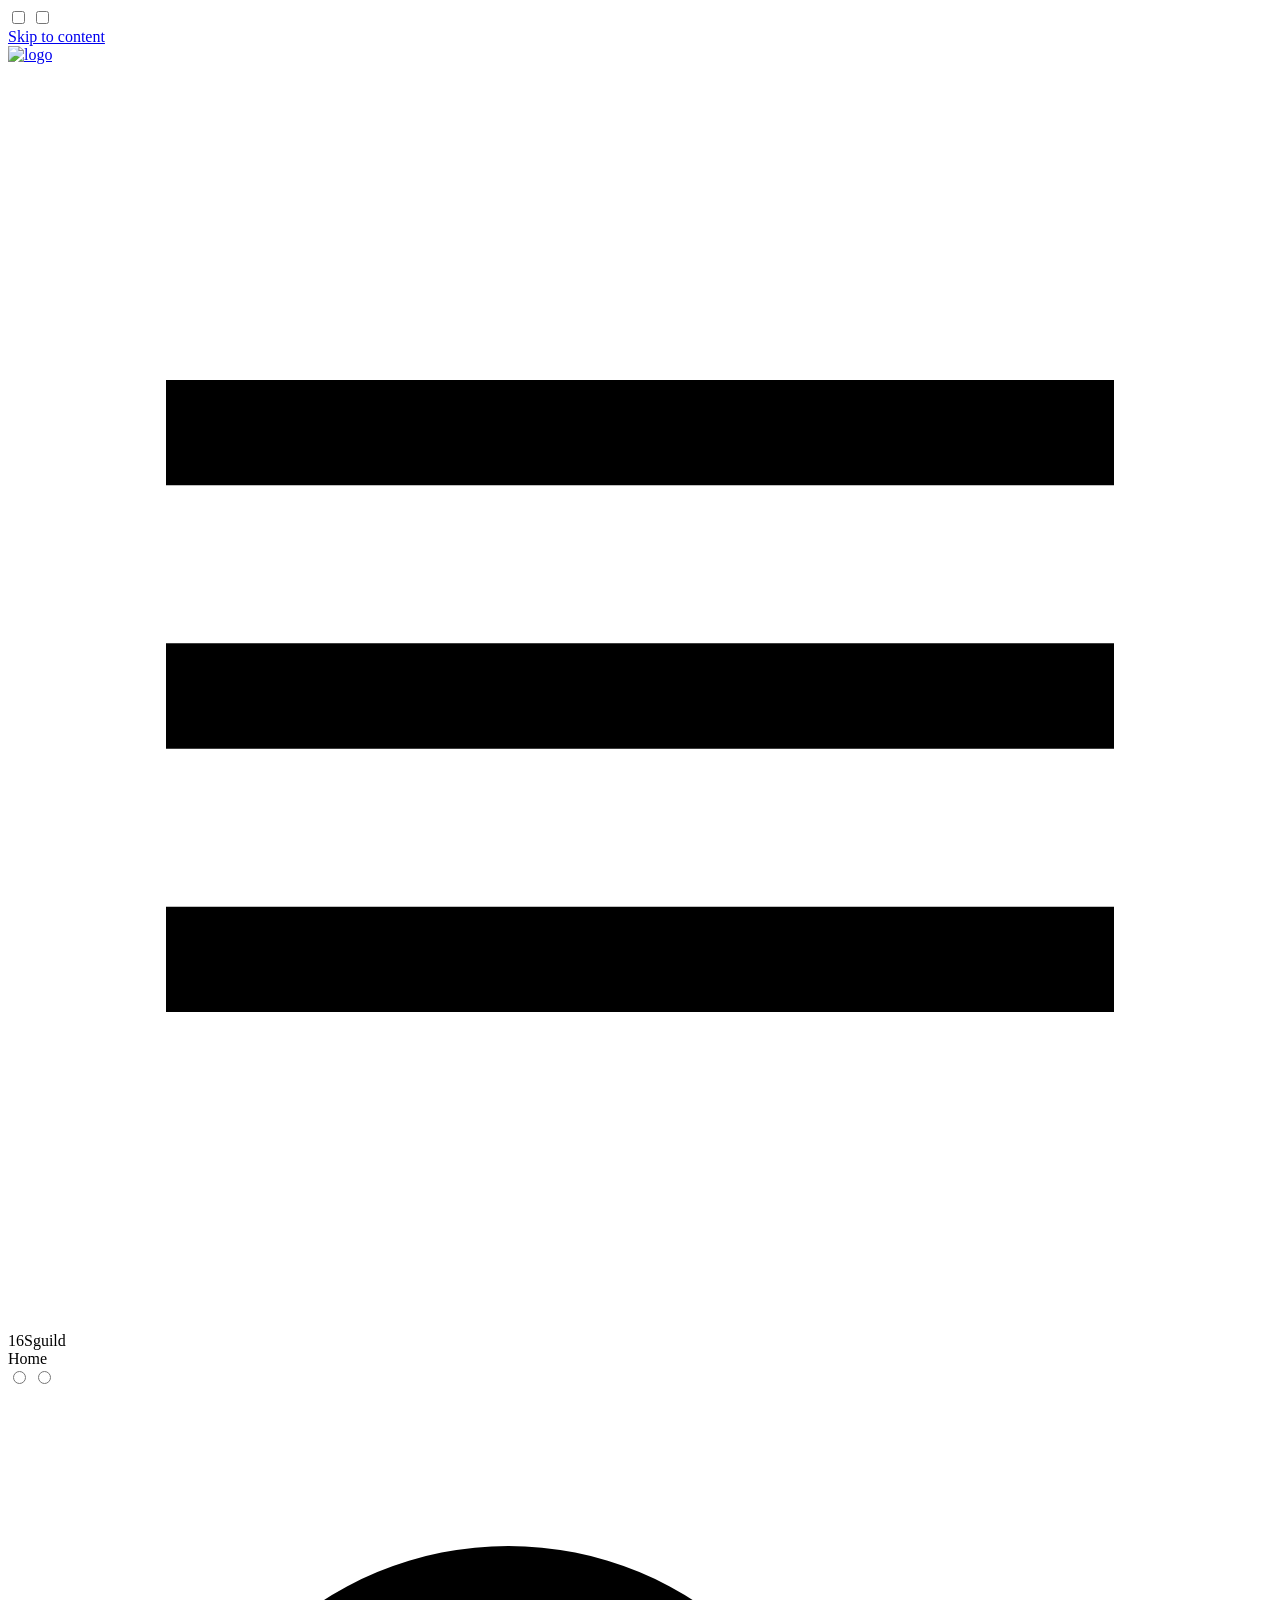
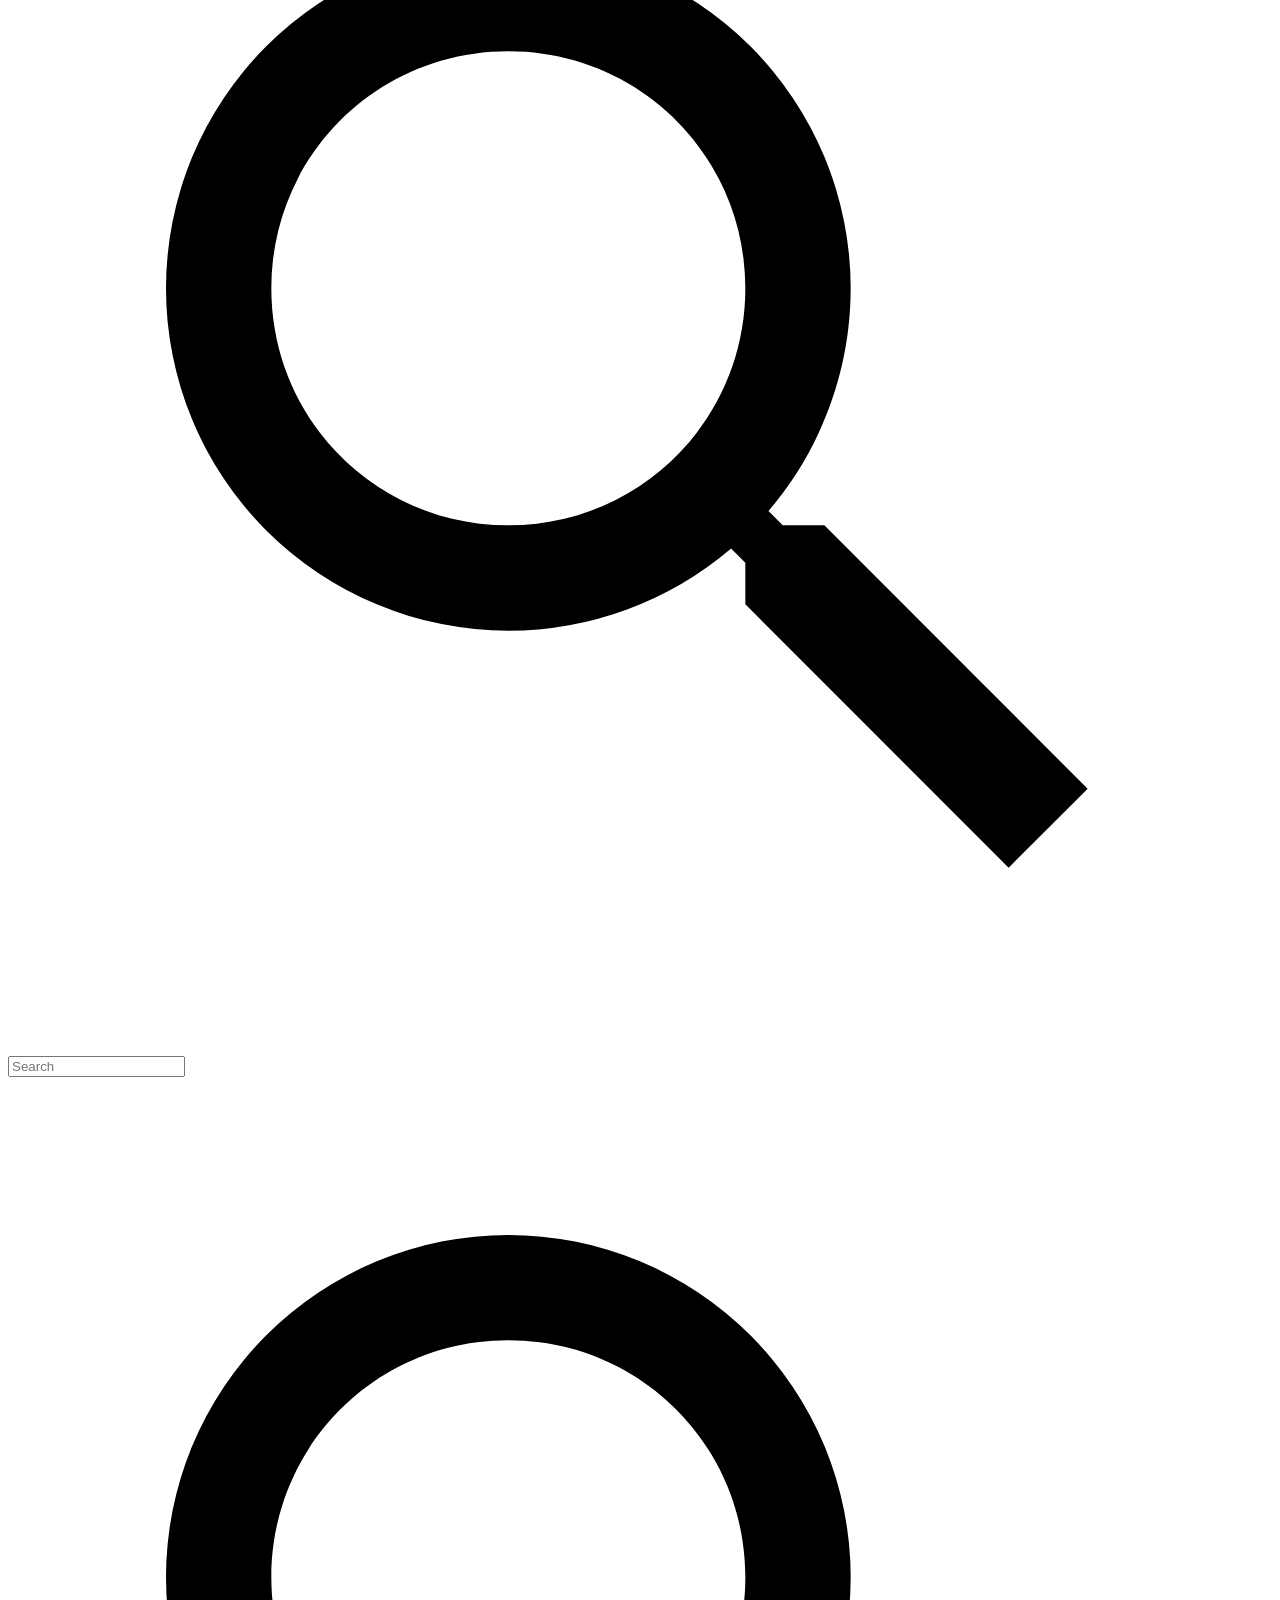
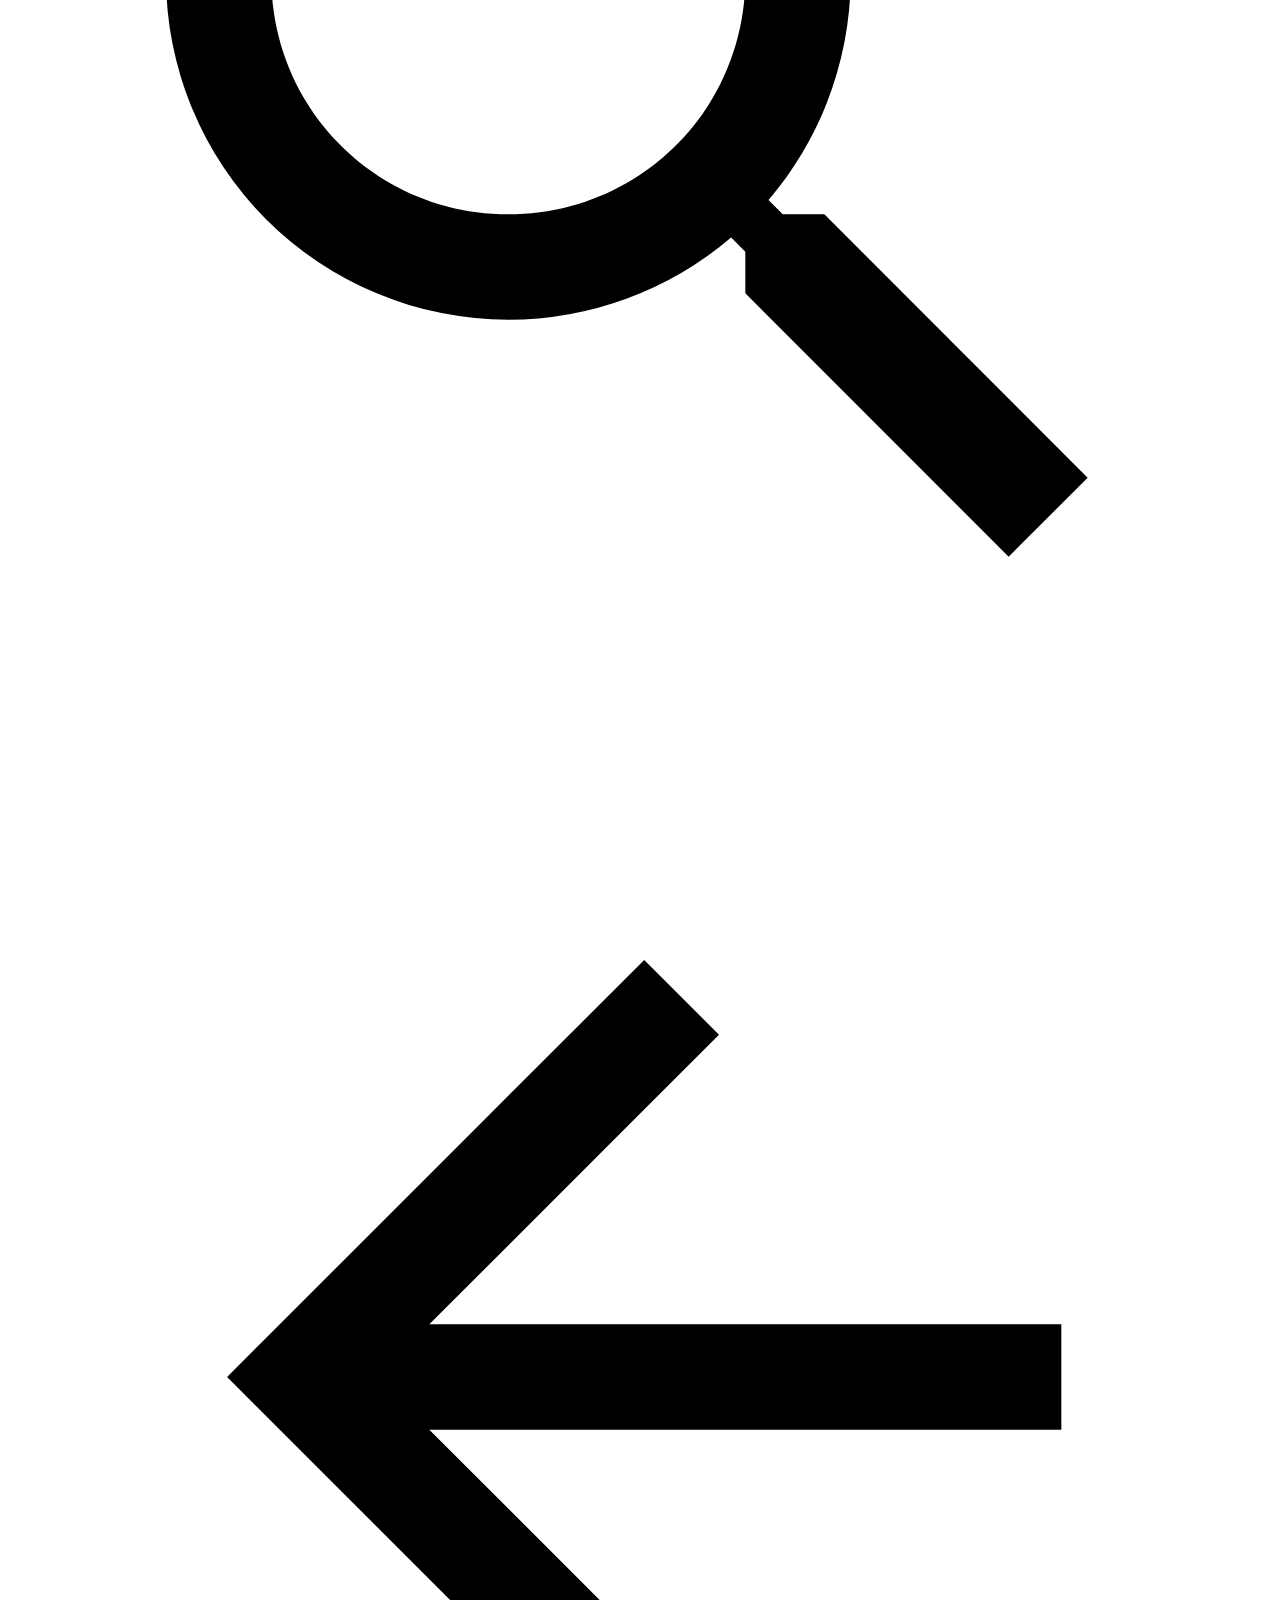
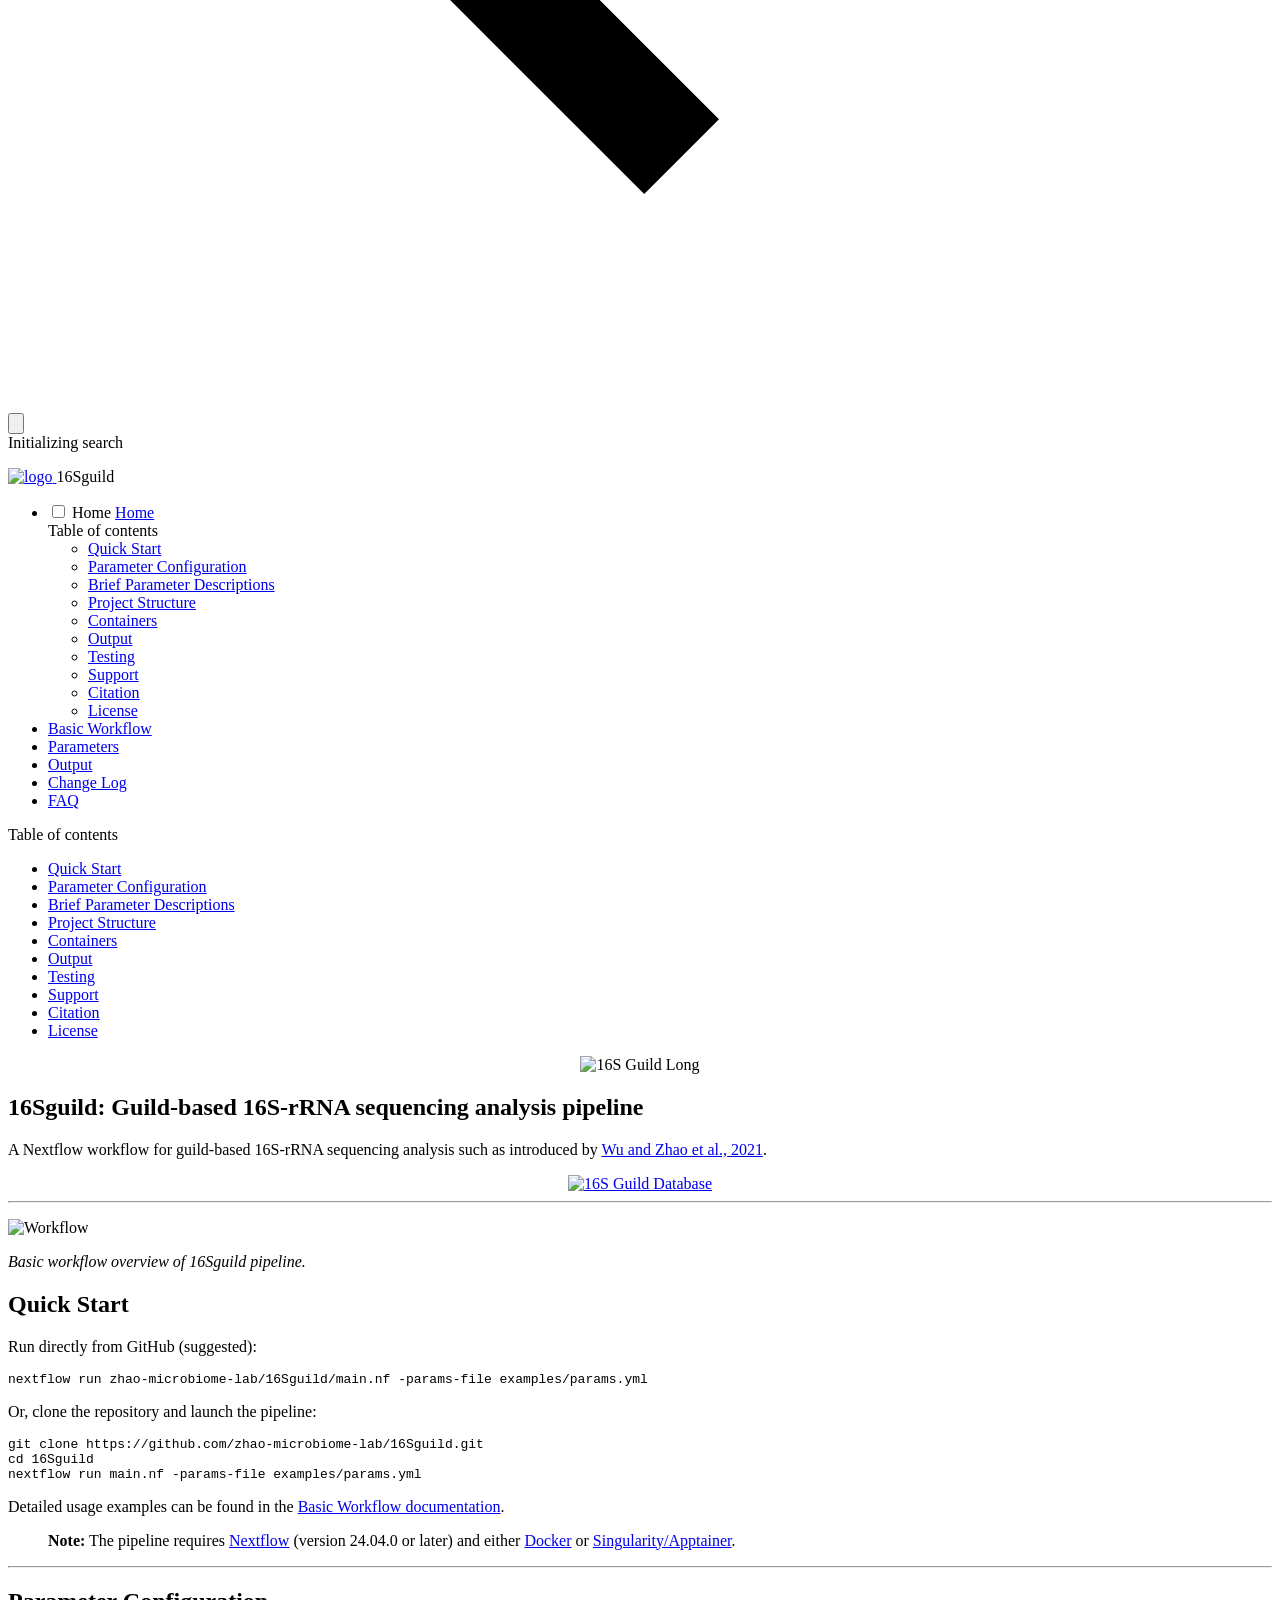
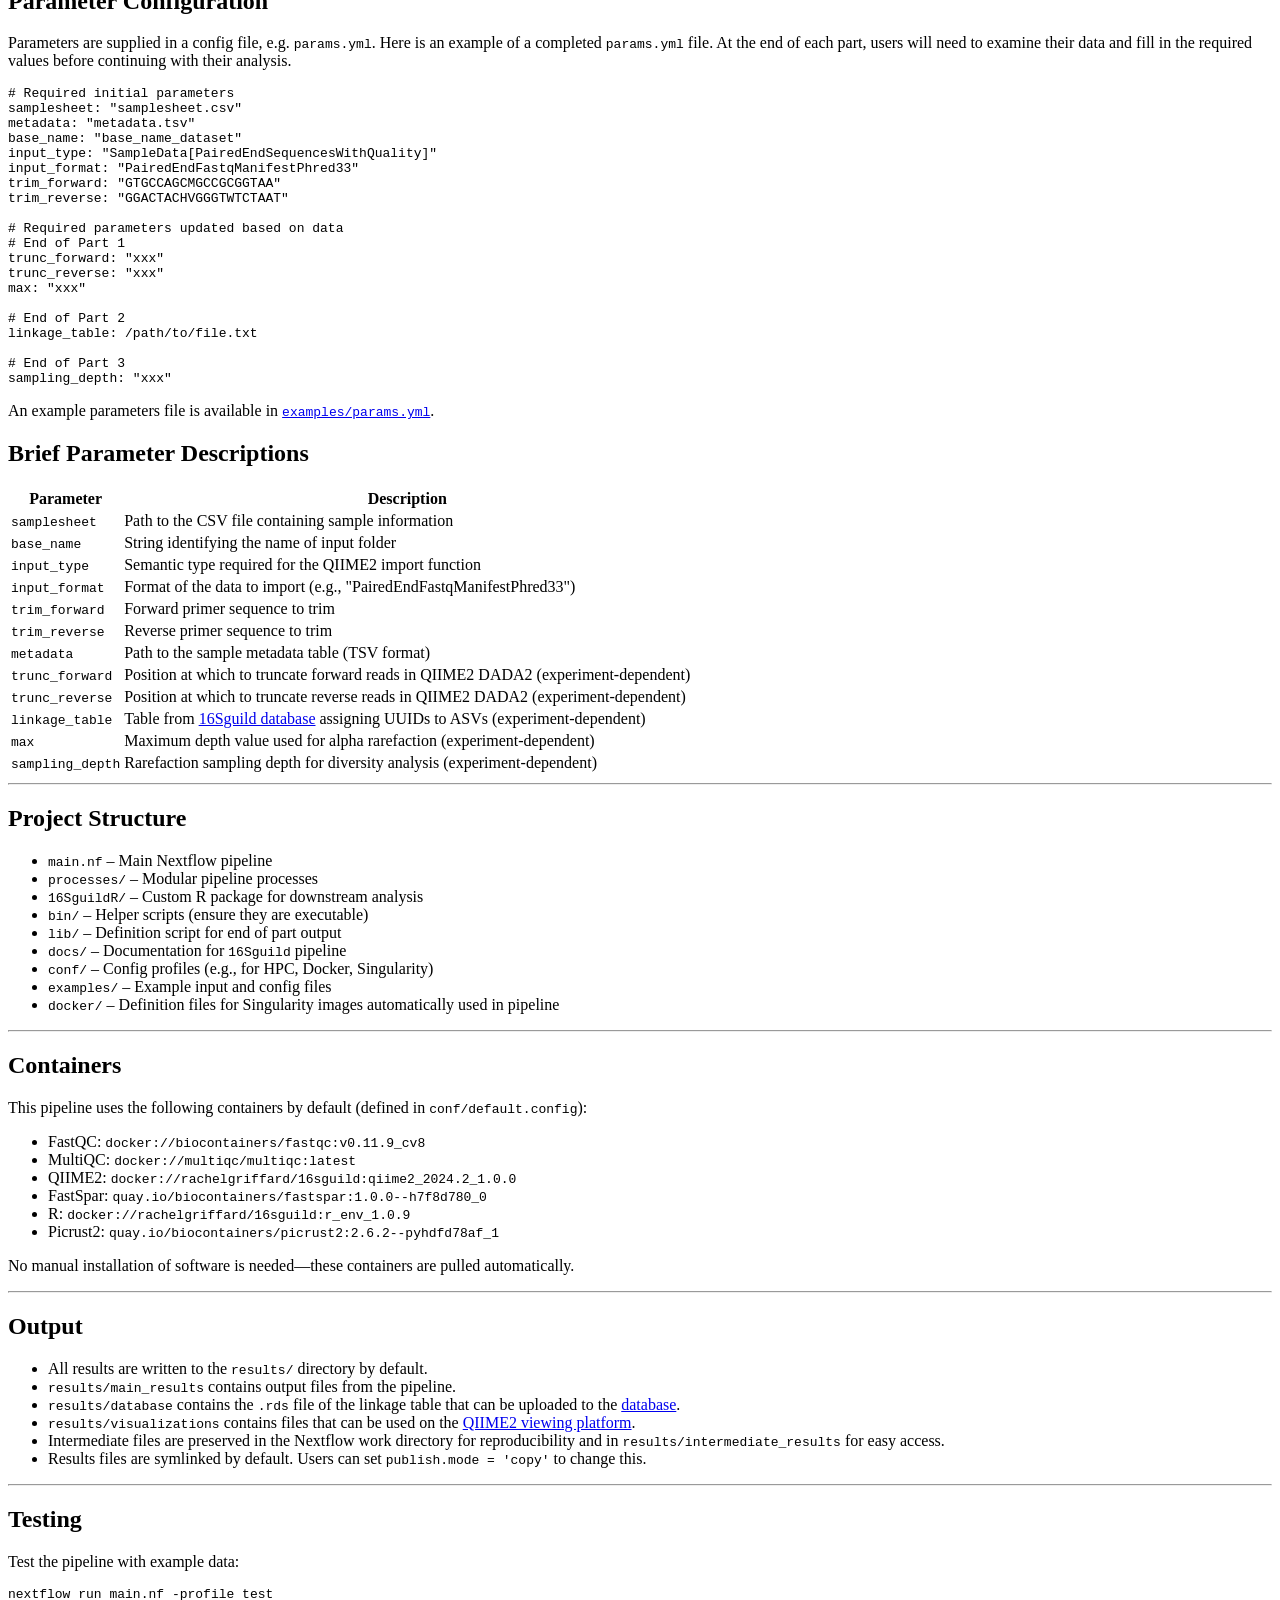
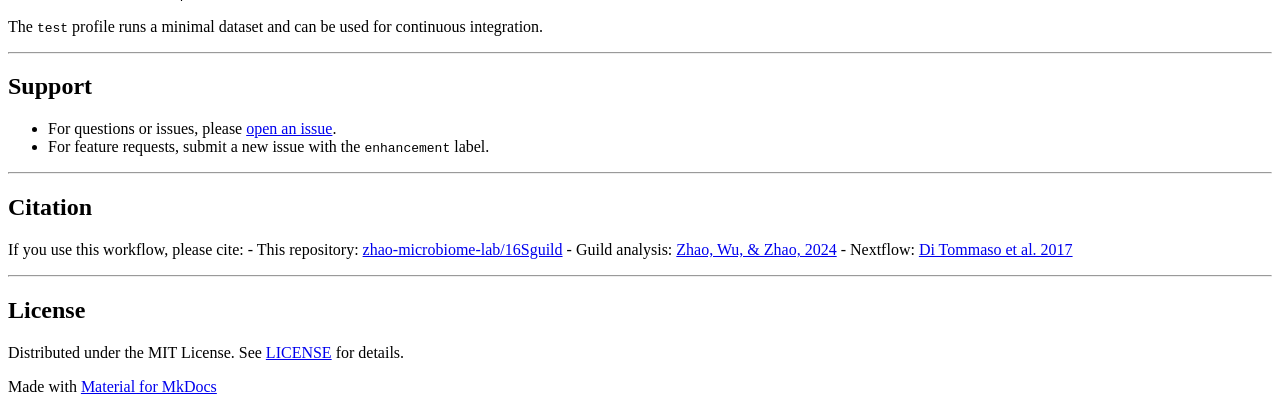
==== index.html @ 864de939 "Deployed f1603b6 with MkDocs version: 1.6.1" ====
<!doctype html>
<html lang="en" class="no-js">
  <head>
    
      <meta charset="utf-8">
      <meta name="viewport" content="width=device-width,initial-scale=1">
      
        <meta name="description" content="Guild-based 16S-rRNA sequencing analysis pipeline">
      
      
      
        <link rel="canonical" href="https://zhao-microbiome-lab.github.io/16Sguild-docs/">
      
      
      
        <link rel="next" href="basic-workflow/">
      
      
        
      
      
      <link rel="icon" href="assets/16Sguild_favicon.png">
      <meta name="generator" content="mkdocs-1.6.1, mkdocs-material-9.7.6">
    
    
      
        <title>16Sguild</title>
      
    
    
      <link rel="stylesheet" href="assets/stylesheets/main.484c7ddc.min.css">
      
        
        <link rel="stylesheet" href="assets/stylesheets/palette.ab4e12ef.min.css">
      
      


    
    
      
    
    
      
        
        
        <link rel="preconnect" href="https://fonts.gstatic.com" crossorigin>
        <link rel="stylesheet" href="https://fonts.googleapis.com/css?family=Roboto:300,300i,400,400i,700,700i%7CRoboto+Mono:400,400i,700,700i&display=fallback">
        <style>:root{--md-text-font:"Roboto";--md-code-font:"Roboto Mono"}</style>
      
    
    
      <link rel="stylesheet" href="stylesheets/extra.css">
    
    <script>__md_scope=new URL(".",location),__md_hash=e=>[...e].reduce(((e,_)=>(e<<5)-e+_.charCodeAt(0)),0),__md_get=(e,_=localStorage,t=__md_scope)=>JSON.parse(_.getItem(t.pathname+"."+e)),__md_set=(e,_,t=localStorage,a=__md_scope)=>{try{t.setItem(a.pathname+"."+e,JSON.stringify(_))}catch(e){}}</script>
    
      

    
    
  </head>
  
  
    
    
      
    
    
    
    
    <body dir="ltr" data-md-color-scheme="default" data-md-color-primary="custom" data-md-color-accent="custom">
  
    
    <input class="md-toggle" data-md-toggle="drawer" type="checkbox" id="__drawer" autocomplete="off">
    <input class="md-toggle" data-md-toggle="search" type="checkbox" id="__search" autocomplete="off">
    <label class="md-overlay" for="__drawer"></label>
    <div data-md-component="skip">
      
        
        <a href="#16sguild-guild-based-16s-rrna-sequencing-analysis-pipeline" class="md-skip">
          Skip to content
        </a>
      
    </div>
    <div data-md-component="announce">
      
    </div>
    
    
      

  

<header class="md-header md-header--shadow" data-md-component="header">
  <nav class="md-header__inner md-grid" aria-label="Header">
    <a href="." title="16Sguild" class="md-header__button md-logo" aria-label="16Sguild" data-md-component="logo">
      
  <img src="assets/16Sguild.png" alt="logo">

    </a>
    <label class="md-header__button md-icon" for="__drawer">
      
      <svg xmlns="http://www.w3.org/2000/svg" viewBox="0 0 24 24"><path d="M3 6h18v2H3zm0 5h18v2H3zm0 5h18v2H3z"/></svg>
    </label>
    <div class="md-header__title" data-md-component="header-title">
      <div class="md-header__ellipsis">
        <div class="md-header__topic">
          <span class="md-ellipsis">
            16Sguild
          </span>
        </div>
        <div class="md-header__topic" data-md-component="header-topic">
          <span class="md-ellipsis">
            
              Home
            
          </span>
        </div>
      </div>
    </div>
    
      
        <form class="md-header__option" data-md-component="palette">
  
    
    
    
    <input class="md-option" data-md-color-media="" data-md-color-scheme="default" data-md-color-primary="custom" data-md-color-accent="custom"  aria-label="Switch to dark mode"  type="radio" name="__palette" id="__palette_0">
    
      <label class="md-header__button md-icon" title="Switch to dark mode" for="__palette_1" hidden>
        <svg xmlns="http://www.w3.org/2000/svg" viewBox="0 0 24 24"><path d="M12 8a4 4 0 0 0-4 4 4 4 0 0 0 4 4 4 4 0 0 0 4-4 4 4 0 0 0-4-4m0 10a6 6 0 0 1-6-6 6 6 0 0 1 6-6 6 6 0 0 1 6 6 6 6 0 0 1-6 6m8-9.31V4h-4.69L12 .69 8.69 4H4v4.69L.69 12 4 15.31V20h4.69L12 23.31 15.31 20H20v-4.69L23.31 12z"/></svg>
      </label>
    
  
    
    
    
    <input class="md-option" data-md-color-media="" data-md-color-scheme="slate" data-md-color-primary="custom" data-md-color-accent="custom"  aria-label="Switch to light mode"  type="radio" name="__palette" id="__palette_1">
    
      <label class="md-header__button md-icon" title="Switch to light mode" for="__palette_0" hidden>
        <svg xmlns="http://www.w3.org/2000/svg" viewBox="0 0 24 24"><path d="M12 18c-.89 0-1.74-.2-2.5-.55C11.56 16.5 13 14.42 13 12s-1.44-4.5-3.5-5.45C10.26 6.2 11.11 6 12 6a6 6 0 0 1 6 6 6 6 0 0 1-6 6m8-9.31V4h-4.69L12 .69 8.69 4H4v4.69L.69 12 4 15.31V20h4.69L12 23.31 15.31 20H20v-4.69L23.31 12z"/></svg>
      </label>
    
  
</form>
      
    
    
      <script>var palette=__md_get("__palette");if(palette&&palette.color){if("(prefers-color-scheme)"===palette.color.media){var media=matchMedia("(prefers-color-scheme: light)"),input=document.querySelector(media.matches?"[data-md-color-media='(prefers-color-scheme: light)']":"[data-md-color-media='(prefers-color-scheme: dark)']");palette.color.media=input.getAttribute("data-md-color-media"),palette.color.scheme=input.getAttribute("data-md-color-scheme"),palette.color.primary=input.getAttribute("data-md-color-primary"),palette.color.accent=input.getAttribute("data-md-color-accent")}for(var[key,value]of Object.entries(palette.color))document.body.setAttribute("data-md-color-"+key,value)}</script>
    
    
    
      
      
        <label class="md-header__button md-icon" for="__search">
          
          <svg xmlns="http://www.w3.org/2000/svg" viewBox="0 0 24 24"><path d="M9.5 3A6.5 6.5 0 0 1 16 9.5c0 1.61-.59 3.09-1.56 4.23l.27.27h.79l5 5-1.5 1.5-5-5v-.79l-.27-.27A6.52 6.52 0 0 1 9.5 16 6.5 6.5 0 0 1 3 9.5 6.5 6.5 0 0 1 9.5 3m0 2C7 5 5 7 5 9.5S7 14 9.5 14 14 12 14 9.5 12 5 9.5 5"/></svg>
        </label>
        <div class="md-search" data-md-component="search" role="dialog">
  <label class="md-search__overlay" for="__search"></label>
  <div class="md-search__inner" role="search">
    <form class="md-search__form" name="search">
      <input type="text" class="md-search__input" name="query" aria-label="Search" placeholder="Search" autocapitalize="off" autocorrect="off" autocomplete="off" spellcheck="false" data-md-component="search-query" required>
      <label class="md-search__icon md-icon" for="__search">
        
        <svg xmlns="http://www.w3.org/2000/svg" viewBox="0 0 24 24"><path d="M9.5 3A6.5 6.5 0 0 1 16 9.5c0 1.61-.59 3.09-1.56 4.23l.27.27h.79l5 5-1.5 1.5-5-5v-.79l-.27-.27A6.52 6.52 0 0 1 9.5 16 6.5 6.5 0 0 1 3 9.5 6.5 6.5 0 0 1 9.5 3m0 2C7 5 5 7 5 9.5S7 14 9.5 14 14 12 14 9.5 12 5 9.5 5"/></svg>
        
        <svg xmlns="http://www.w3.org/2000/svg" viewBox="0 0 24 24"><path d="M20 11v2H8l5.5 5.5-1.42 1.42L4.16 12l7.92-7.92L13.5 5.5 8 11z"/></svg>
      </label>
      <nav class="md-search__options" aria-label="Search">
        
        <button type="reset" class="md-search__icon md-icon" title="Clear" aria-label="Clear" tabindex="-1">
          
          <svg xmlns="http://www.w3.org/2000/svg" viewBox="0 0 24 24"><path d="M19 6.41 17.59 5 12 10.59 6.41 5 5 6.41 10.59 12 5 17.59 6.41 19 12 13.41 17.59 19 19 17.59 13.41 12z"/></svg>
        </button>
      </nav>
      
    </form>
    <div class="md-search__output">
      <div class="md-search__scrollwrap" tabindex="0" data-md-scrollfix>
        <div class="md-search-result" data-md-component="search-result">
          <div class="md-search-result__meta">
            Initializing search
          </div>
          <ol class="md-search-result__list" role="presentation"></ol>
        </div>
      </div>
    </div>
  </div>
</div>
      
    
    
  </nav>
  
</header>
    
    <div class="md-container" data-md-component="container">
      
      
        
          
        
      
      <main class="md-main" data-md-component="main">
        <div class="md-main__inner md-grid">
          
            
              
              <div class="md-sidebar md-sidebar--primary" data-md-component="sidebar" data-md-type="navigation" >
                <div class="md-sidebar__scrollwrap">
                  <div class="md-sidebar__inner">
                    



<nav class="md-nav md-nav--primary" aria-label="Navigation" data-md-level="0">
  <label class="md-nav__title" for="__drawer">
    <a href="." title="16Sguild" class="md-nav__button md-logo" aria-label="16Sguild" data-md-component="logo">
      
  <img src="assets/16Sguild.png" alt="logo">

    </a>
    16Sguild
  </label>
  
  <ul class="md-nav__list" data-md-scrollfix>
    
      
      
  
  
    
  
  
  
    <li class="md-nav__item md-nav__item--active">
      
      <input class="md-nav__toggle md-toggle" type="checkbox" id="__toc">
      
      
        
      
      
        <label class="md-nav__link md-nav__link--active" for="__toc">
          
  
  
  <span class="md-ellipsis">
    
  
    Home
  

    
  </span>
  
  

          <span class="md-nav__icon md-icon"></span>
        </label>
      
      <a href="." class="md-nav__link md-nav__link--active">
        
  
  
  <span class="md-ellipsis">
    
  
    Home
  

    
  </span>
  
  

      </a>
      
        

<nav class="md-nav md-nav--secondary" aria-label="Table of contents">
  
  
  
    
  
  
    <label class="md-nav__title" for="__toc">
      <span class="md-nav__icon md-icon"></span>
      Table of contents
    </label>
    <ul class="md-nav__list" data-md-component="toc" data-md-scrollfix>
      
        <li class="md-nav__item">
  <a href="#quick-start" class="md-nav__link">
    <span class="md-ellipsis">
      
        Quick Start
      
    </span>
  </a>
  
</li>
      
        <li class="md-nav__item">
  <a href="#parameter-configuration" class="md-nav__link">
    <span class="md-ellipsis">
      
        Parameter Configuration
      
    </span>
  </a>
  
</li>
      
        <li class="md-nav__item">
  <a href="#brief-parameter-descriptions" class="md-nav__link">
    <span class="md-ellipsis">
      
        Brief Parameter Descriptions
      
    </span>
  </a>
  
</li>
      
        <li class="md-nav__item">
  <a href="#project-structure" class="md-nav__link">
    <span class="md-ellipsis">
      
        Project Structure
      
    </span>
  </a>
  
</li>
      
        <li class="md-nav__item">
  <a href="#containers" class="md-nav__link">
    <span class="md-ellipsis">
      
        Containers
      
    </span>
  </a>
  
</li>
      
        <li class="md-nav__item">
  <a href="#output" class="md-nav__link">
    <span class="md-ellipsis">
      
        Output
      
    </span>
  </a>
  
</li>
      
        <li class="md-nav__item">
  <a href="#testing" class="md-nav__link">
    <span class="md-ellipsis">
      
        Testing
      
    </span>
  </a>
  
</li>
      
        <li class="md-nav__item">
  <a href="#support" class="md-nav__link">
    <span class="md-ellipsis">
      
        Support
      
    </span>
  </a>
  
</li>
      
        <li class="md-nav__item">
  <a href="#citation" class="md-nav__link">
    <span class="md-ellipsis">
      
        Citation
      
    </span>
  </a>
  
</li>
      
        <li class="md-nav__item">
  <a href="#license" class="md-nav__link">
    <span class="md-ellipsis">
      
        License
      
    </span>
  </a>
  
</li>
      
    </ul>
  
</nav>
      
    </li>
  

    
      
      
  
  
  
  
    <li class="md-nav__item">
      <a href="basic-workflow/" class="md-nav__link">
        
  
  
  <span class="md-ellipsis">
    
  
    Basic Workflow
  

    
  </span>
  
  

      </a>
    </li>
  

    
      
      
  
  
  
  
    <li class="md-nav__item">
      <a href="parameters/" class="md-nav__link">
        
  
  
  <span class="md-ellipsis">
    
  
    Parameters
  

    
  </span>
  
  

      </a>
    </li>
  

    
      
      
  
  
  
  
    <li class="md-nav__item">
      <a href="output/" class="md-nav__link">
        
  
  
  <span class="md-ellipsis">
    
  
    Output
  

    
  </span>
  
  

      </a>
    </li>
  

    
      
      
  
  
  
  
    <li class="md-nav__item">
      <a href="changelog/" class="md-nav__link">
        
  
  
  <span class="md-ellipsis">
    
  
    Change Log
  

    
  </span>
  
  

      </a>
    </li>
  

    
      
      
  
  
  
  
    <li class="md-nav__item">
      <a href="faq/" class="md-nav__link">
        
  
  
  <span class="md-ellipsis">
    
  
    FAQ
  

    
  </span>
  
  

      </a>
    </li>
  

    
  </ul>
</nav>
                  </div>
                </div>
              </div>
            
            
              
              <div class="md-sidebar md-sidebar--secondary" data-md-component="sidebar" data-md-type="toc" >
                <div class="md-sidebar__scrollwrap">
                  <div class="md-sidebar__inner">
                    

<nav class="md-nav md-nav--secondary" aria-label="Table of contents">
  
  
  
    
  
  
    <label class="md-nav__title" for="__toc">
      <span class="md-nav__icon md-icon"></span>
      Table of contents
    </label>
    <ul class="md-nav__list" data-md-component="toc" data-md-scrollfix>
      
        <li class="md-nav__item">
  <a href="#quick-start" class="md-nav__link">
    <span class="md-ellipsis">
      
        Quick Start
      
    </span>
  </a>
  
</li>
      
        <li class="md-nav__item">
  <a href="#parameter-configuration" class="md-nav__link">
    <span class="md-ellipsis">
      
        Parameter Configuration
      
    </span>
  </a>
  
</li>
      
        <li class="md-nav__item">
  <a href="#brief-parameter-descriptions" class="md-nav__link">
    <span class="md-ellipsis">
      
        Brief Parameter Descriptions
      
    </span>
  </a>
  
</li>
      
        <li class="md-nav__item">
  <a href="#project-structure" class="md-nav__link">
    <span class="md-ellipsis">
      
        Project Structure
      
    </span>
  </a>
  
</li>
      
        <li class="md-nav__item">
  <a href="#containers" class="md-nav__link">
    <span class="md-ellipsis">
      
        Containers
      
    </span>
  </a>
  
</li>
      
        <li class="md-nav__item">
  <a href="#output" class="md-nav__link">
    <span class="md-ellipsis">
      
        Output
      
    </span>
  </a>
  
</li>
      
        <li class="md-nav__item">
  <a href="#testing" class="md-nav__link">
    <span class="md-ellipsis">
      
        Testing
      
    </span>
  </a>
  
</li>
      
        <li class="md-nav__item">
  <a href="#support" class="md-nav__link">
    <span class="md-ellipsis">
      
        Support
      
    </span>
  </a>
  
</li>
      
        <li class="md-nav__item">
  <a href="#citation" class="md-nav__link">
    <span class="md-ellipsis">
      
        Citation
      
    </span>
  </a>
  
</li>
      
        <li class="md-nav__item">
  <a href="#license" class="md-nav__link">
    <span class="md-ellipsis">
      
        License
      
    </span>
  </a>
  
</li>
      
    </ul>
  
</nav>
                  </div>
                </div>
              </div>
            
          
          
            <div class="md-content" data-md-component="content">
              
              <article class="md-content__inner md-typeset">
                
                  



<div align="center">
    <img src="assets/16Sguild_long.png" alt="16S Guild Long" width="450"/>
</div>

<h1 id="16sguild-guild-based-16s-rrna-sequencing-analysis-pipeline">16Sguild: Guild-based 16S-rRNA sequencing analysis pipeline</h1>
<p>A Nextflow workflow for guild-based 16S-rRNA sequencing analysis such as introduced by <a href="https://genomemedicine.biomedcentral.com/articles/10.1186/s13073-021-00840-y">Wu and Zhao et al., 2021</a>.</p>
<div align="center">
  <a href="https://biostats-shinyr.kumc.edu/16SguildDB/">
    <img src="assets/16SguildDatabaseButton.PNG" alt="16S Guild Database" width="200"/>
  </a>
</div>

<hr />
<p><img alt="Workflow" src="assets/16Sguild_metroMap.png" /></p>
<p><em>Basic workflow overview of 16Sguild pipeline.</em></p>
<h2 id="quick-start">Quick Start</h2>
<p>Run directly from GitHub (suggested):</p>
<div class="highlight"><pre><span></span><code>nextflow<span class="w"> </span>run<span class="w"> </span>zhao-microbiome-lab/16Sguild/main.nf<span class="w"> </span>-params-file<span class="w"> </span>examples/params.yml
</code></pre></div>
<p>Or, clone the repository and launch the pipeline:</p>
<div class="highlight"><pre><span></span><code>git<span class="w"> </span>clone<span class="w"> </span>https://github.com/zhao-microbiome-lab/16Sguild.git
<span class="nb">cd</span><span class="w"> </span>16Sguild
nextflow<span class="w"> </span>run<span class="w"> </span>main.nf<span class="w"> </span>-params-file<span class="w"> </span>examples/params.yml
</code></pre></div>
<p>Detailed usage examples can be found in the <a href="basic-workflow/">Basic Workflow documentation</a>.</p>
<blockquote>
<p><strong>Note:</strong> The pipeline requires <a href="https://www.nextflow.io/">Nextflow</a> (version 24.04.0 or later) and either <a href="https://docs.docker.com/get-docker/">Docker</a> or <a href="https://apptainer.org/">Singularity/Apptainer</a>.</p>
</blockquote>
<hr />
<h2 id="parameter-configuration">Parameter Configuration</h2>
<p>Parameters are supplied in a config file, e.g. <code>params.yml</code>. Here is an example of a completed <code>params.yml</code> file. At the end of each part, users will need to examine their data and fill in the required values before continuing with their analysis.</p>
<div class="highlight"><pre><span></span><code><span class="c1"># Required initial parameters</span>
samplesheet:<span class="w"> </span><span class="s2">&quot;samplesheet.csv&quot;</span>
metadata:<span class="w"> </span><span class="s2">&quot;metadata.tsv&quot;</span>
base_name:<span class="w"> </span><span class="s2">&quot;base_name_dataset&quot;</span>
input_type:<span class="w"> </span><span class="s2">&quot;SampleData[PairedEndSequencesWithQuality]&quot;</span>
input_format:<span class="w"> </span><span class="s2">&quot;PairedEndFastqManifestPhred33&quot;</span>
trim_forward:<span class="w"> </span><span class="s2">&quot;GTGCCAGCMGCCGCGGTAA&quot;</span>
trim_reverse:<span class="w"> </span><span class="s2">&quot;GGACTACHVGGGTWTCTAAT&quot;</span>

<span class="c1"># Required parameters updated based on data</span>
<span class="c1"># End of Part 1</span>
trunc_forward:<span class="w"> </span><span class="s2">&quot;xxx&quot;</span>
trunc_reverse:<span class="w"> </span><span class="s2">&quot;xxx&quot;</span>
max:<span class="w"> </span><span class="s2">&quot;xxx&quot;</span>

<span class="c1"># End of Part 2</span>
linkage_table:<span class="w"> </span>/path/to/file.txt

<span class="c1"># End of Part 3</span>
sampling_depth:<span class="w"> </span><span class="s2">&quot;xxx&quot;</span>
</code></pre></div>
<p>An example parameters file is available in <a href="examples/params.yml"><code>examples/params.yml</code></a>.</p>
<h2 id="brief-parameter-descriptions">Brief Parameter Descriptions</h2>
<table>
<thead>
<tr>
<th>Parameter</th>
<th>Description</th>
</tr>
</thead>
<tbody>
<tr>
<td><code>samplesheet</code></td>
<td>Path to the CSV file containing sample information</td>
</tr>
<tr>
<td><code>base_name</code></td>
<td>String identifying the name of input folder</td>
</tr>
<tr>
<td><code>input_type</code></td>
<td>Semantic type required for the QIIME2 import function</td>
</tr>
<tr>
<td><code>input_format</code></td>
<td>Format of the data to import (e.g., "PairedEndFastqManifestPhred33")</td>
</tr>
<tr>
<td><code>trim_forward</code></td>
<td>Forward primer sequence to trim</td>
</tr>
<tr>
<td><code>trim_reverse</code></td>
<td>Reverse primer sequence to trim</td>
</tr>
<tr>
<td><code>metadata</code></td>
<td>Path to the sample metadata table (TSV format)</td>
</tr>
<tr>
<td><code>trunc_forward</code></td>
<td>Position at which to truncate forward reads in QIIME2 DADA2 (experiment-dependent)</td>
</tr>
<tr>
<td><code>trunc_reverse</code></td>
<td>Position at which to truncate reverse reads in QIIME2 DADA2 (experiment-dependent)</td>
</tr>
<tr>
<td><code>linkage_table</code></td>
<td>Table from <a href="https://biostats-shinyr.kumc.edu/16SguildDB/">16Sguild database</a> assigning UUIDs to ASVs (experiment-dependent)</td>
</tr>
<tr>
<td><code>max</code></td>
<td>Maximum depth value used for alpha rarefaction (experiment-dependent)</td>
</tr>
<tr>
<td><code>sampling_depth</code></td>
<td>Rarefaction sampling depth for diversity analysis (experiment-dependent)</td>
</tr>
</tbody>
</table>
<hr />
<h2 id="project-structure">Project Structure</h2>
<ul>
<li><code>main.nf</code> – Main Nextflow pipeline</li>
<li><code>processes/</code> – Modular pipeline processes</li>
<li><code>16SguildR/</code> – Custom R package for downstream analysis</li>
<li><code>bin/</code> – Helper scripts (ensure they are executable)</li>
<li><code>lib/</code> – Definition script for end of part output</li>
<li><code>docs/</code> – Documentation for <code>16Sguild</code> pipeline</li>
<li><code>conf/</code> – Config profiles (e.g., for HPC, Docker, Singularity)</li>
<li><code>examples/</code> – Example input and config files</li>
<li><code>docker/</code> – Definition files for Singularity images automatically used in pipeline</li>
</ul>
<hr />
<h2 id="containers">Containers</h2>
<p>This pipeline uses the following containers by default (defined in <code>conf/default.config</code>):</p>
<ul>
<li>FastQC: <code>docker://biocontainers/fastqc:v0.11.9_cv8</code></li>
<li>MultiQC: <code>docker://multiqc/multiqc:latest</code></li>
<li>QIIME2: <code>docker://rachelgriffard/16sguild:qiime2_2024.2_1.0.0</code></li>
<li>FastSpar: <code>quay.io/biocontainers/fastspar:1.0.0--h7f8d780_0</code></li>
<li>R: <code>docker://rachelgriffard/16sguild:r_env_1.0.9</code></li>
<li>Picrust2: <code>quay.io/biocontainers/picrust2:2.6.2--pyhdfd78af_1</code></li>
</ul>
<p>No manual installation of software is needed—these containers are pulled automatically.</p>
<hr />
<h2 id="output">Output</h2>
<ul>
<li>All results are written to the <code>results/</code> directory by default.</li>
<li><code>results/main_results</code> contains output files from the pipeline.</li>
<li><code>results/database</code> contains the <code>.rds</code> file of the linkage table that can be uploaded to the <a href="https://biostats-shinyr.kumc.edu/16SguildDB/">database</a>.</li>
<li><code>results/visualizations</code> contains files that can be used on the <a href="https://view.qiime2.org/">QIIME2 viewing platform</a>.</li>
<li>Intermediate files are preserved in the Nextflow work directory for reproducibility and in <code>results/intermediate_results</code> for easy access.</li>
<li>Results files are symlinked by default. Users can set <code>publish.mode = 'copy'</code> to change this.</li>
</ul>
<hr />
<h2 id="testing">Testing</h2>
<p>Test the pipeline with example data:</p>
<div class="highlight"><pre><span></span><code>nextflow<span class="w"> </span>run<span class="w"> </span>main.nf<span class="w"> </span>-profile<span class="w"> </span><span class="nb">test</span>
</code></pre></div>
<p>The <code>test</code> profile runs a minimal dataset and can be used for continuous integration.</p>
<hr />
<h2 id="support">Support</h2>
<ul>
<li>For questions or issues, please <a href="https://github.com/zhao-microbiome-lab/16Sguild/issues">open an issue</a>.</li>
<li>For feature requests, submit a new issue with the <code>enhancement</code> label.</li>
</ul>
<hr />
<h2 id="citation">Citation</h2>
<p>If you use this workflow, please cite:
- This repository: <a href="https://github.com/zhao-microbiome-lab/16Sguild">zhao-microbiome-lab/16Sguild</a>
- Guild analysis: <a href="https://pubmed.ncbi.nlm.nih.gov/39225087/">Zhao, Wu, &amp; Zhao, 2024</a>
- Nextflow: <a href="https://doi.org/10.1038/nbt.3820">Di Tommaso et al. 2017</a></p>
<hr />
<h2 id="license">License</h2>
<p>Distributed under the MIT License. See <a href="https://github.com/zhao-microbiome-lab/16Sguild/LICENSE">LICENSE</a> for details.</p>












                
              </article>
            </div>
          
          
<script>var target=document.getElementById(location.hash.slice(1));target&&target.name&&(target.checked=target.name.startsWith("__tabbed_"))</script>
        </div>
        
          <button type="button" class="md-top md-icon" data-md-component="top" hidden>
  
  <svg xmlns="http://www.w3.org/2000/svg" viewBox="0 0 24 24"><path d="M13 20h-2V8l-5.5 5.5-1.42-1.42L12 4.16l7.92 7.92-1.42 1.42L13 8z"/></svg>
  Back to top
</button>
        
      </main>
      
        <footer class="md-footer">
  
  <div class="md-footer-meta md-typeset">
    <div class="md-footer-meta__inner md-grid">
      <div class="md-copyright">
  
  
    Made with
    <a href="https://squidfunk.github.io/mkdocs-material/" target="_blank" rel="noopener">
      Material for MkDocs
    </a>
  
</div>
      
    </div>
  </div>
</footer>
      
    </div>
    <div class="md-dialog" data-md-component="dialog">
      <div class="md-dialog__inner md-typeset"></div>
    </div>
    
    
    
      
      
      <script id="__config" type="application/json">{"annotate": null, "base": ".", "features": ["navigation.top", "search.highlight", "content.code.copy"], "search": "assets/javascripts/workers/search.2c215733.min.js", "tags": null, "translations": {"clipboard.copied": "Copied to clipboard", "clipboard.copy": "Copy to clipboard", "search.result.more.one": "1 more on this page", "search.result.more.other": "# more on this page", "search.result.none": "No matching documents", "search.result.one": "1 matching document", "search.result.other": "# matching documents", "search.result.placeholder": "Type to start searching", "search.result.term.missing": "Missing", "select.version": "Select version"}, "version": null}</script>
    
    
      <script src="assets/javascripts/bundle.79ae519e.min.js"></script>
      
        <script src="javascripts/mathjax.js"></script>
      
        <script src="https://unpkg.com/mathjax@3/es5/tex-mml-chtml.js"></script>
      
    
  </body>
</html>
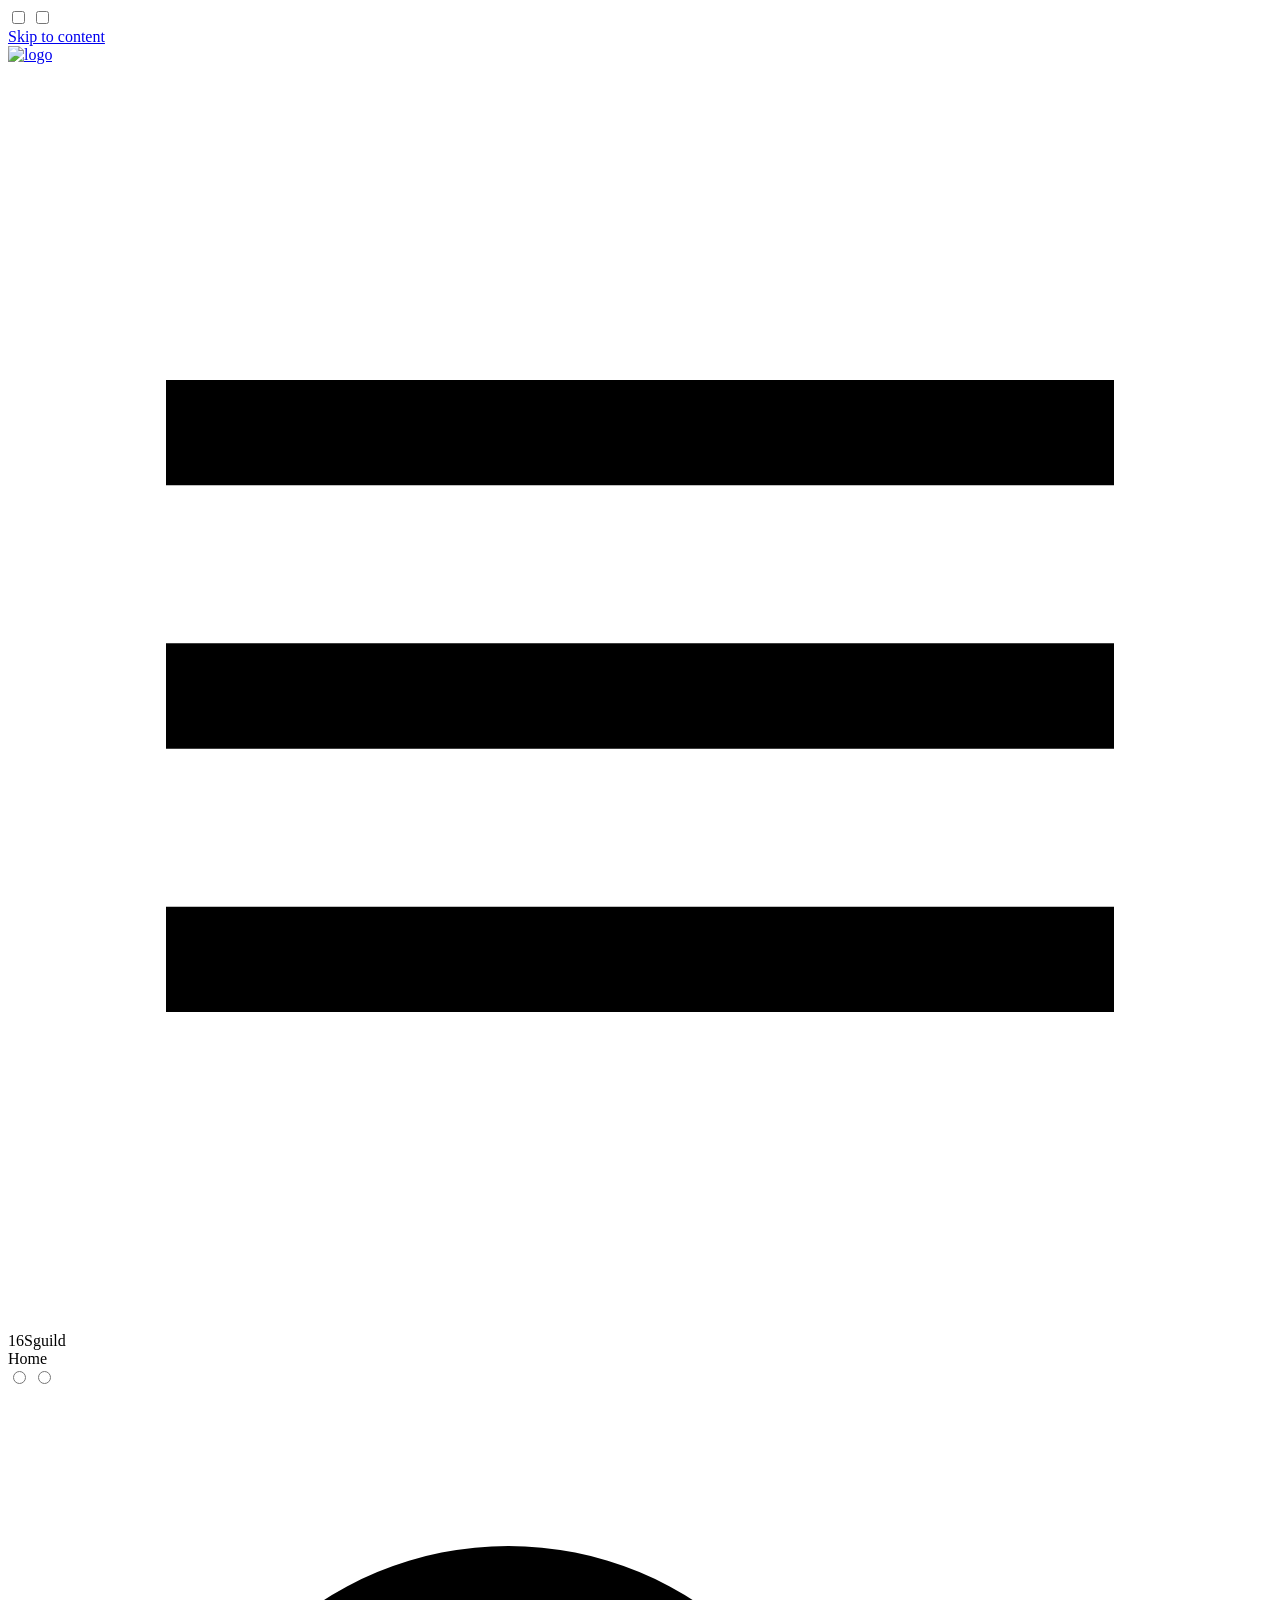
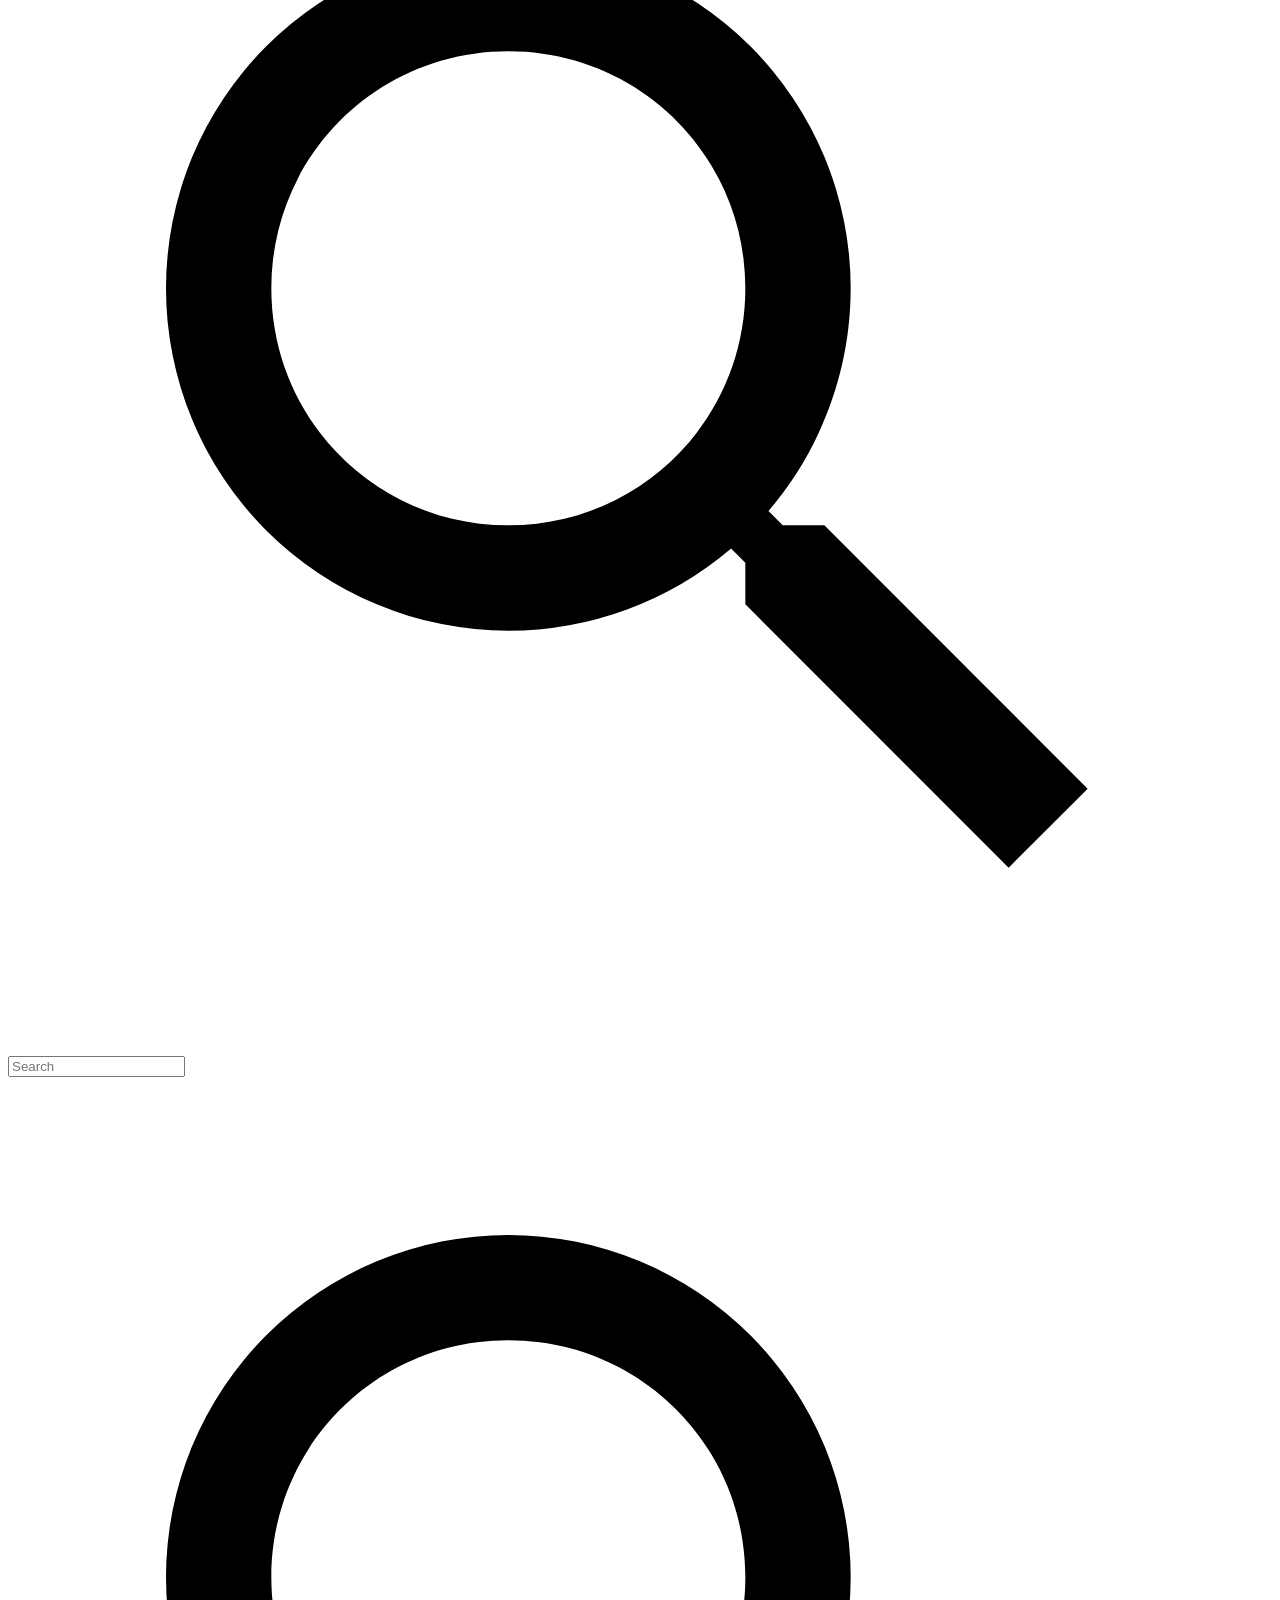
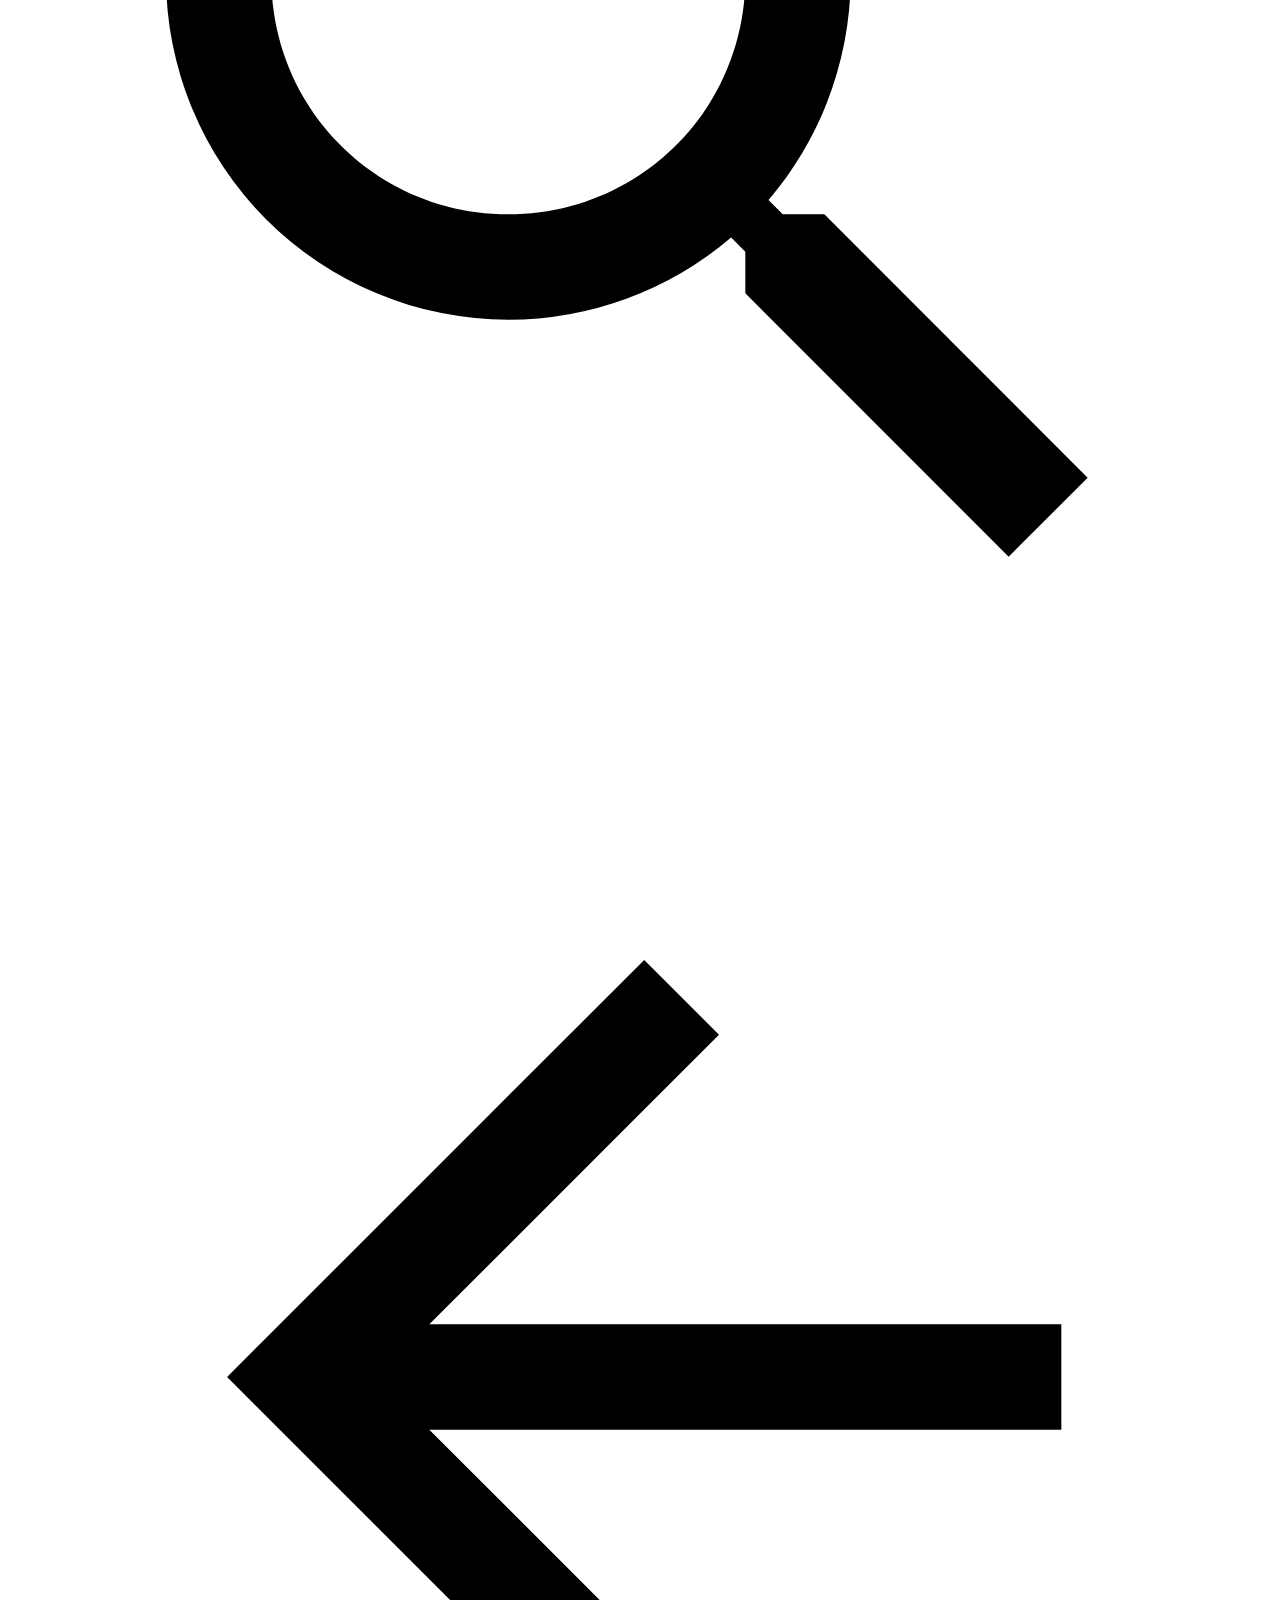
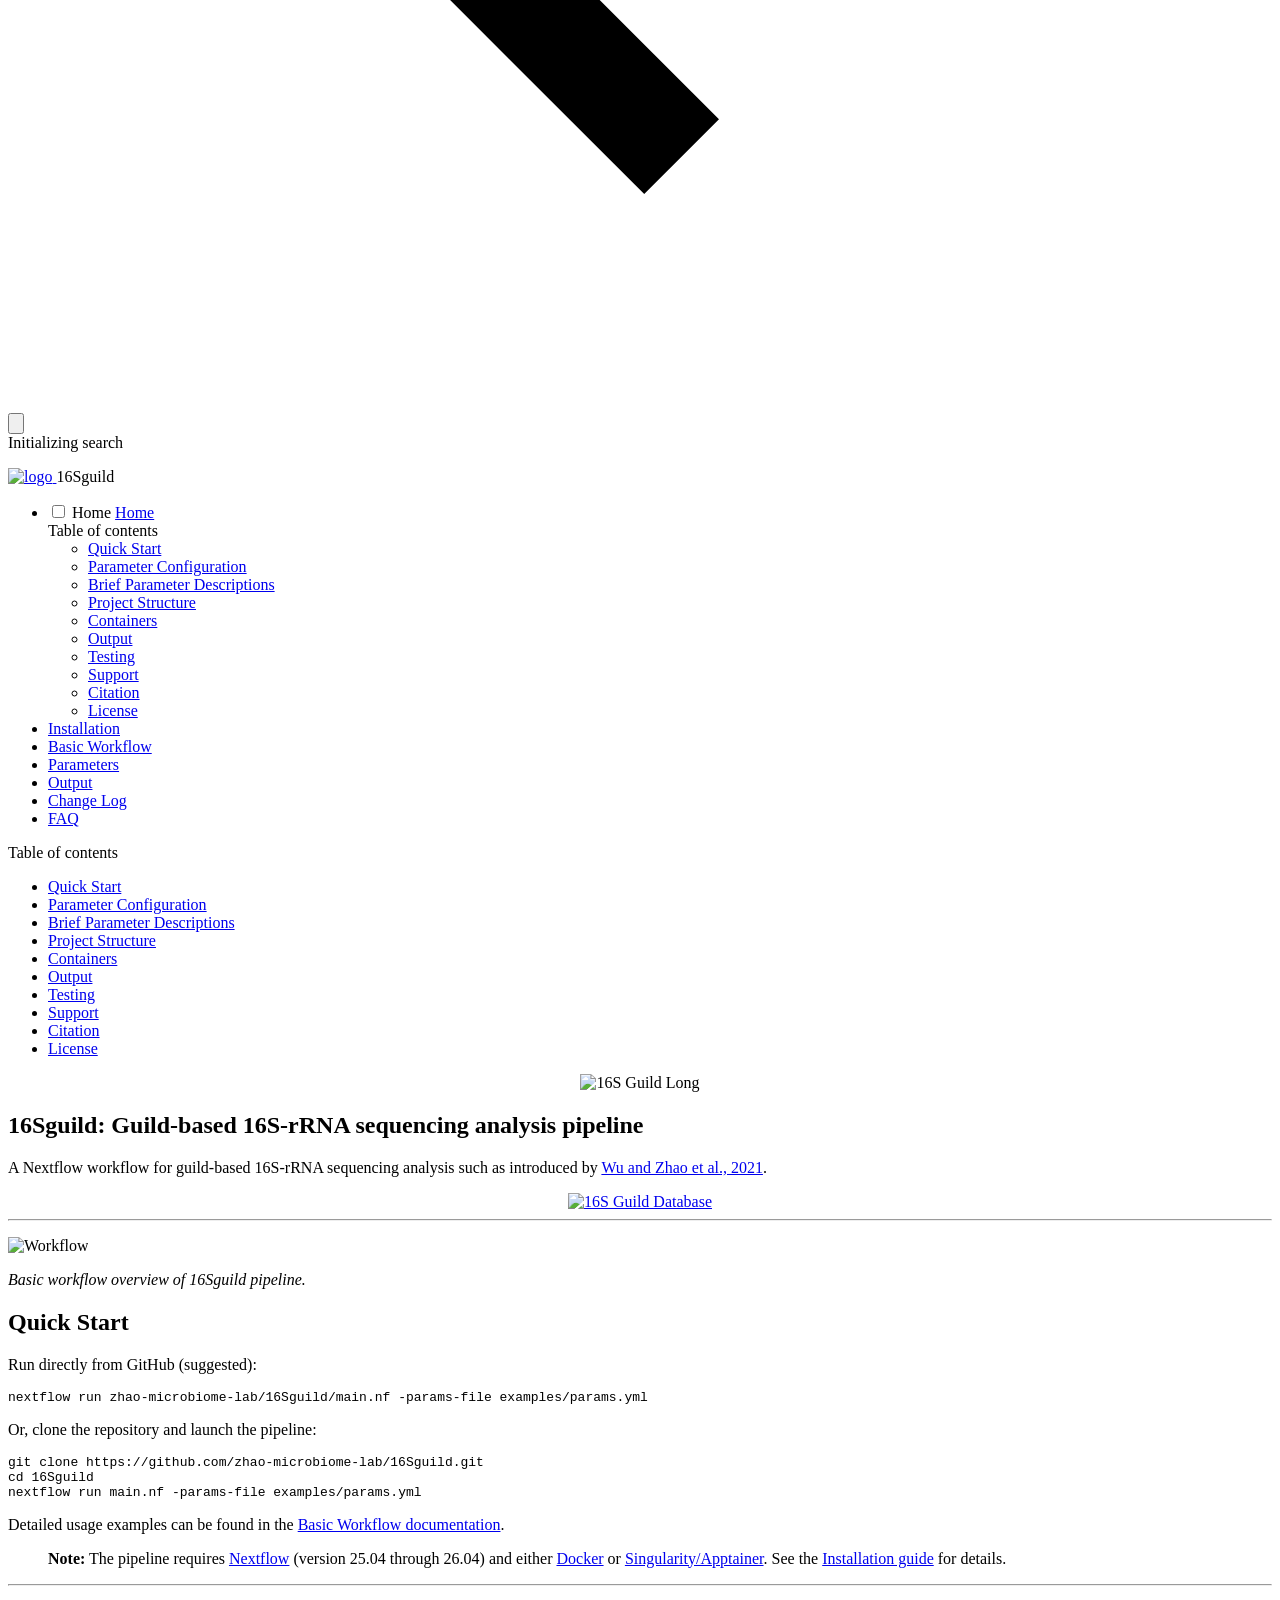
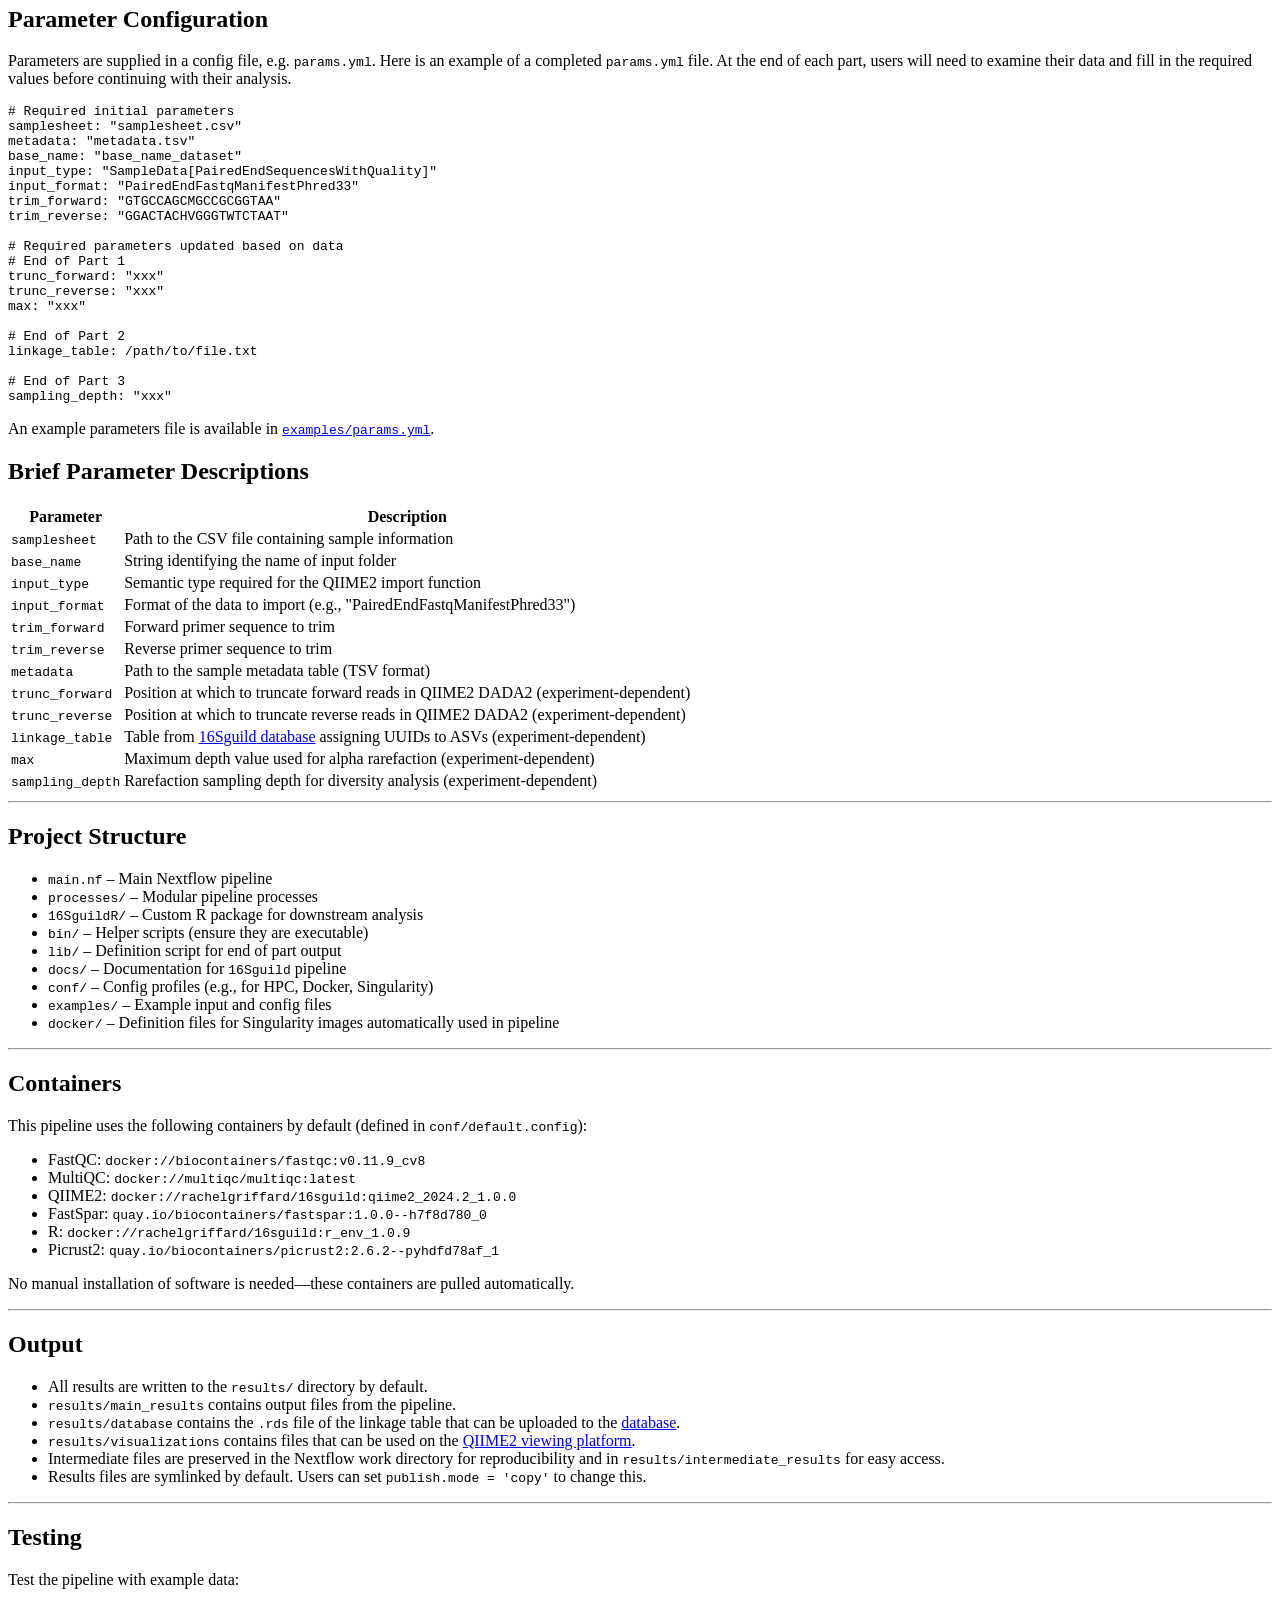
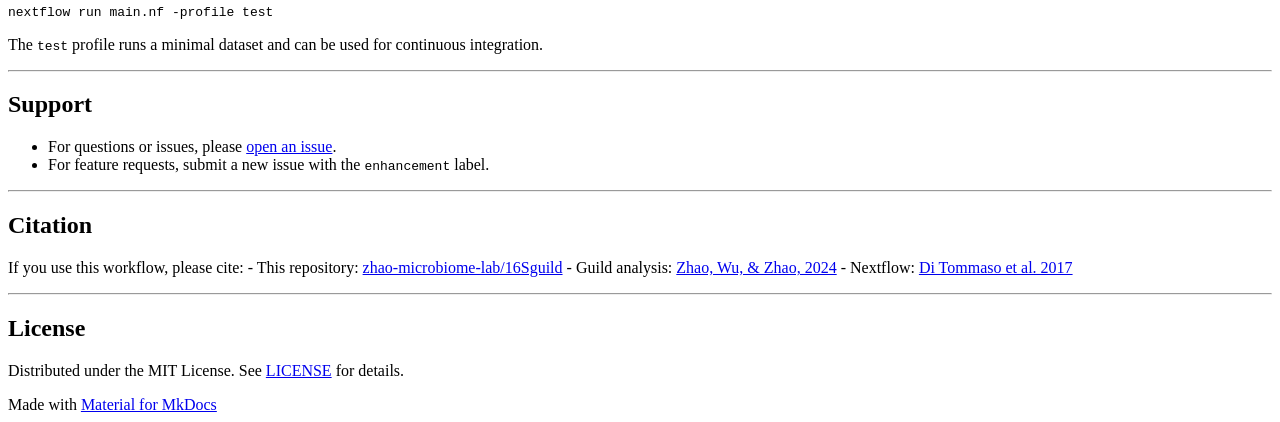
==== commit c9f4e040: "Deployed 1f93407 with MkDocs version: 1.6.1" ====
--- a/index.html
+++ b/index.html
@@ -14,7 +14,7 @@
       
       
       
-        <link rel="next" href="basic-workflow/">
+        <link rel="next" href="installation/">
       
       
         
@@ -418,6 +418,33 @@
   
   
     <li class="md-nav__item">
+      <a href="installation/" class="md-nav__link">
+        
+  
+  
+  <span class="md-ellipsis">
+    
+  
+    Installation
+  
+
+    
+  </span>
+  
+  
+
+      </a>
+    </li>
+  
+
+    
+      
+      
+  
+  
+  
+  
+    <li class="md-nav__item">
       <a href="basic-workflow/" class="md-nav__link">
         
   
@@ -725,7 +752,7 @@
 </code></pre></div>
 <p>Detailed usage examples can be found in the <a href="basic-workflow/">Basic Workflow documentation</a>.</p>
 <blockquote>
-<p><strong>Note:</strong> The pipeline requires <a href="https://www.nextflow.io/">Nextflow</a> (version 24.04.0 or later) and either <a href="https://docs.docker.com/get-docker/">Docker</a> or <a href="https://apptainer.org/">Singularity/Apptainer</a>.</p>
+<p><strong>Note:</strong> The pipeline requires <a href="https://www.nextflow.io/">Nextflow</a> (version 25.04 through 26.04) and either <a href="https://docs.docker.com/get-docker/">Docker</a> or <a href="https://apptainer.org/">Singularity/Apptainer</a>. See the <a href="installation/">Installation guide</a> for details.</p>
 </blockquote>
 <hr />
 <h2 id="parameter-configuration">Parameter Configuration</h2>
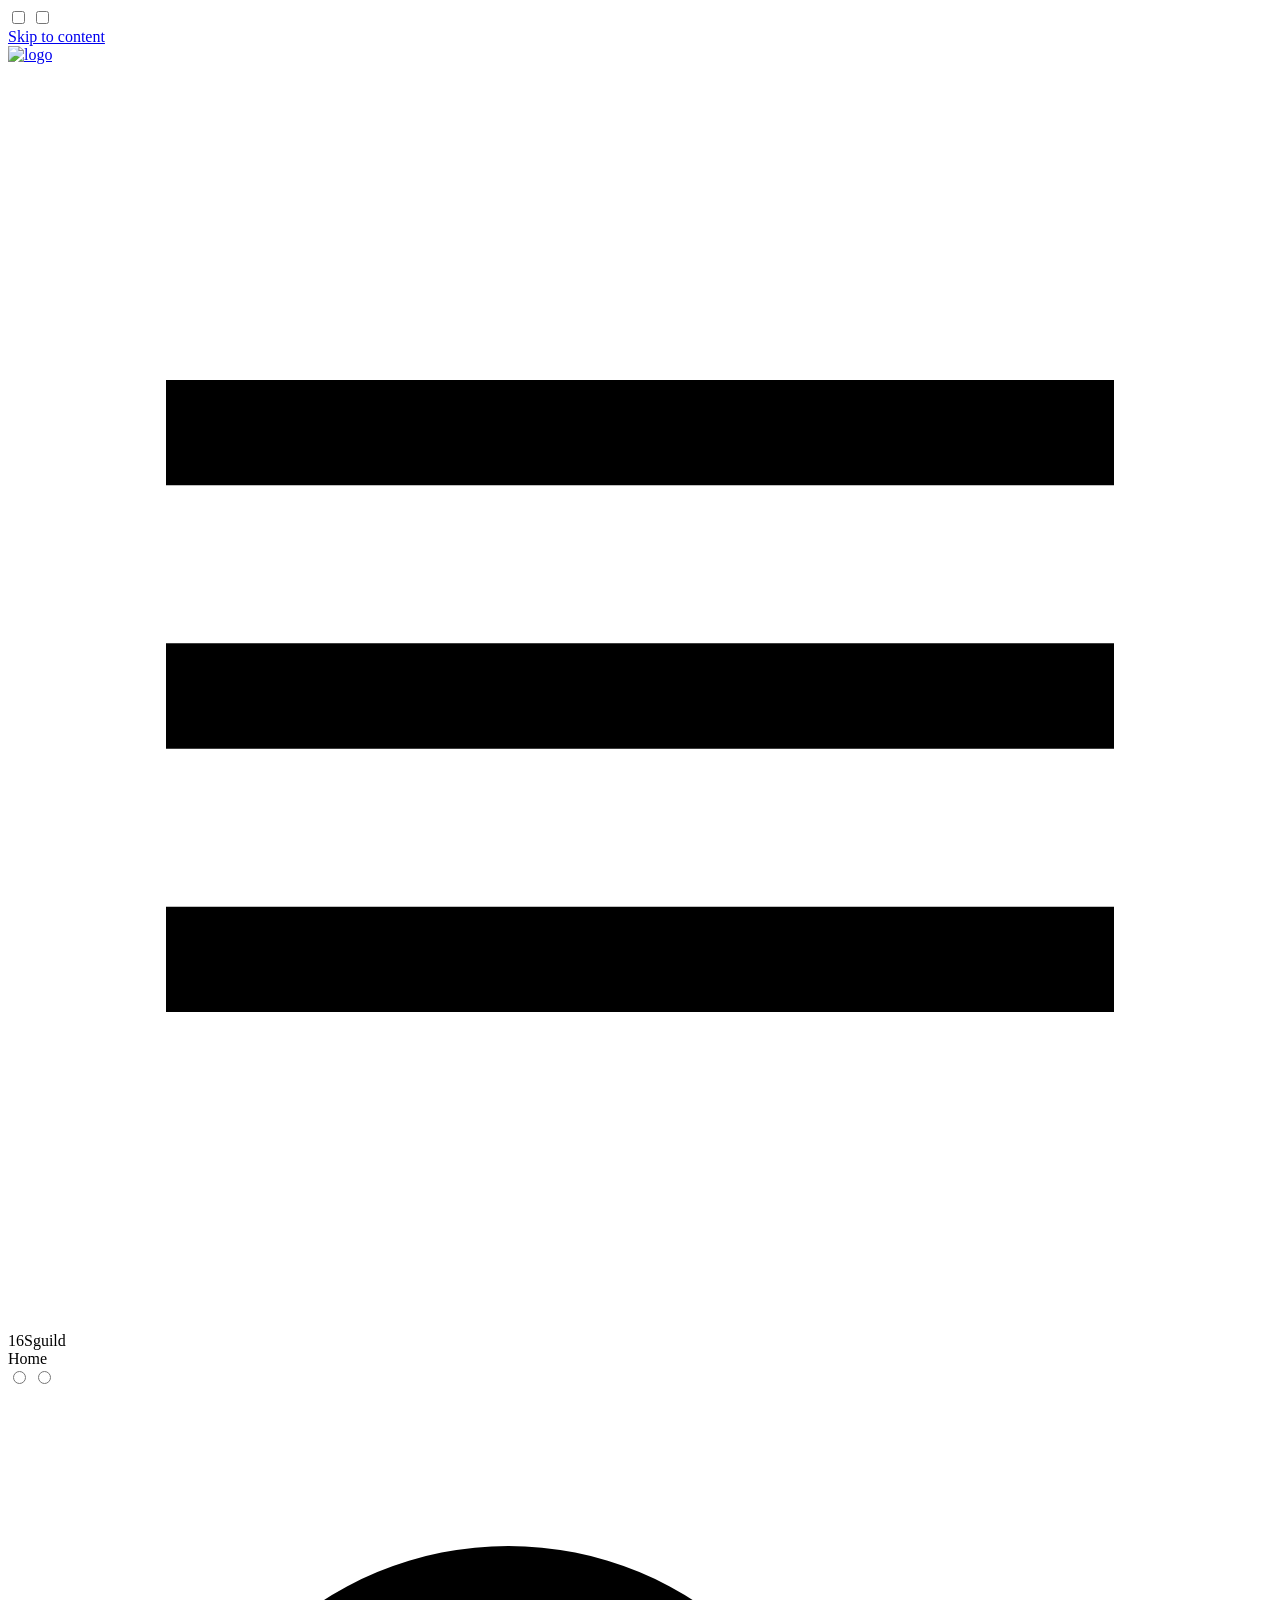
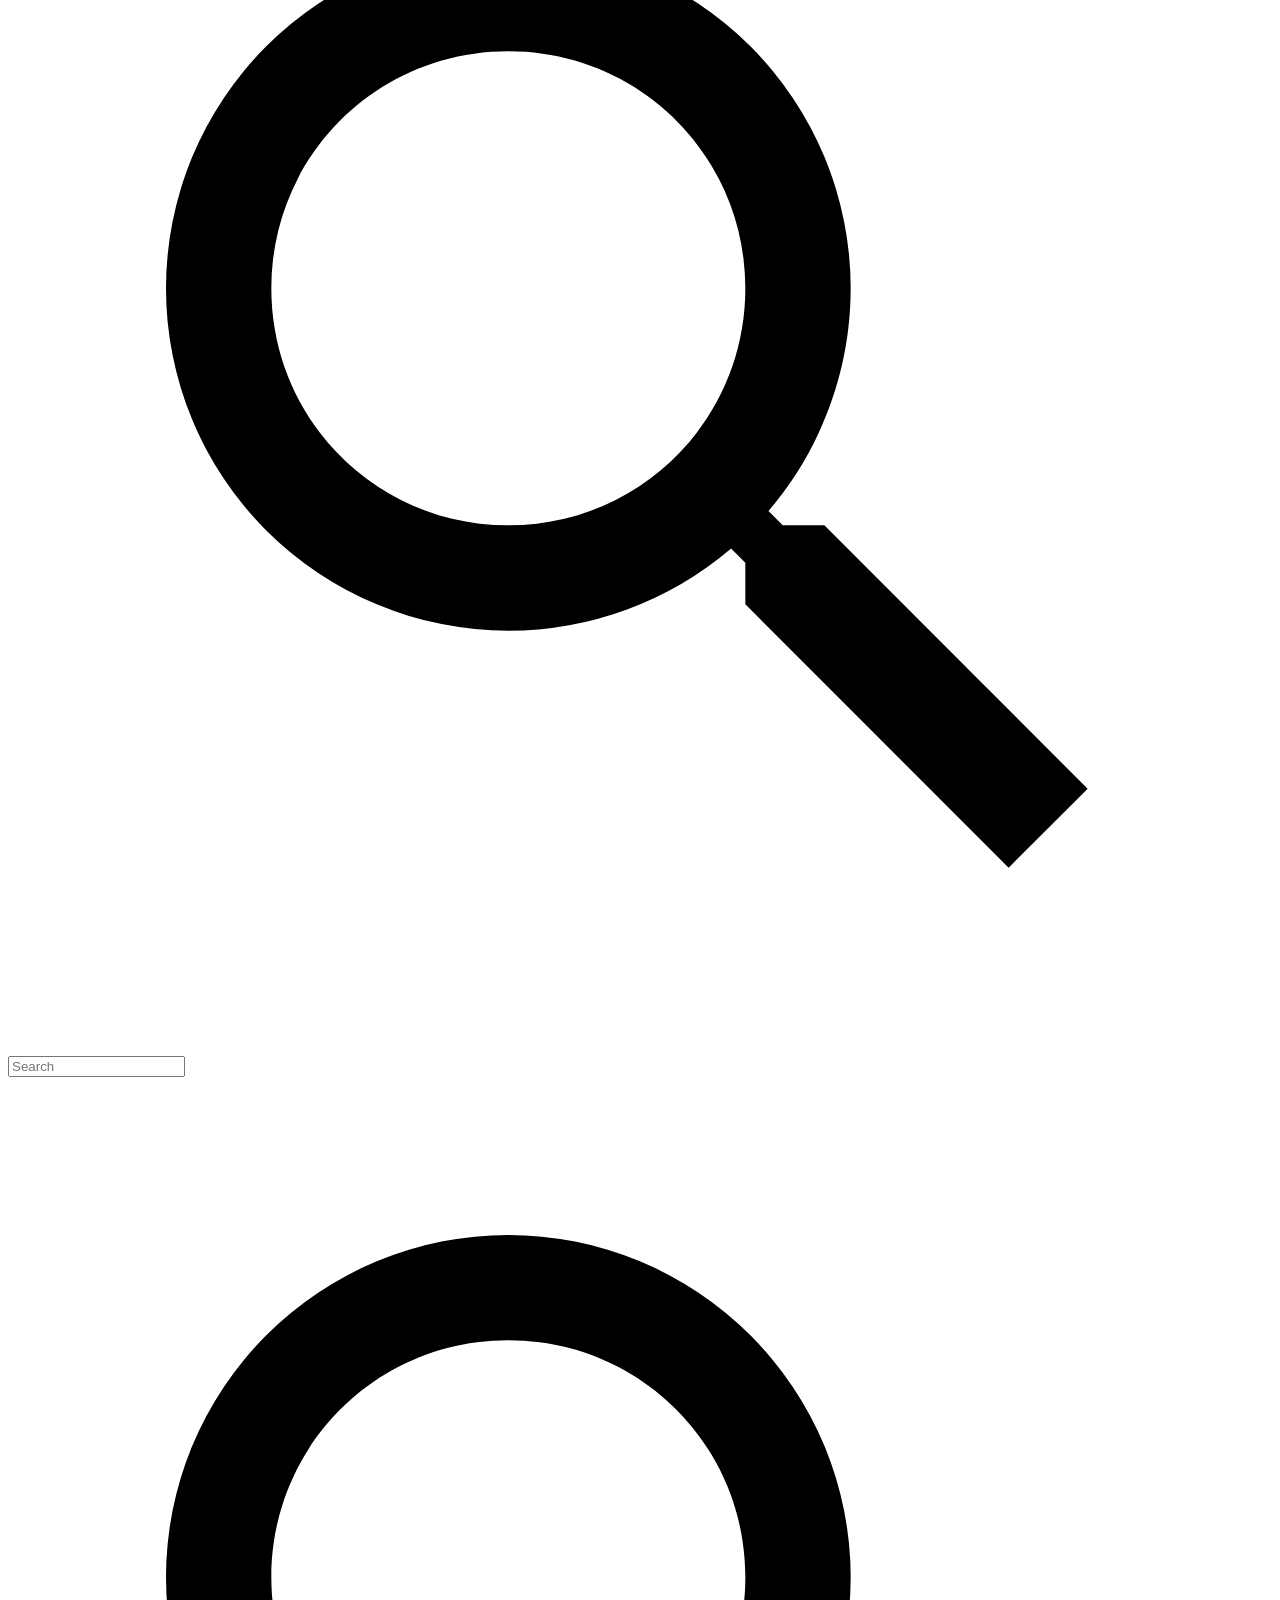
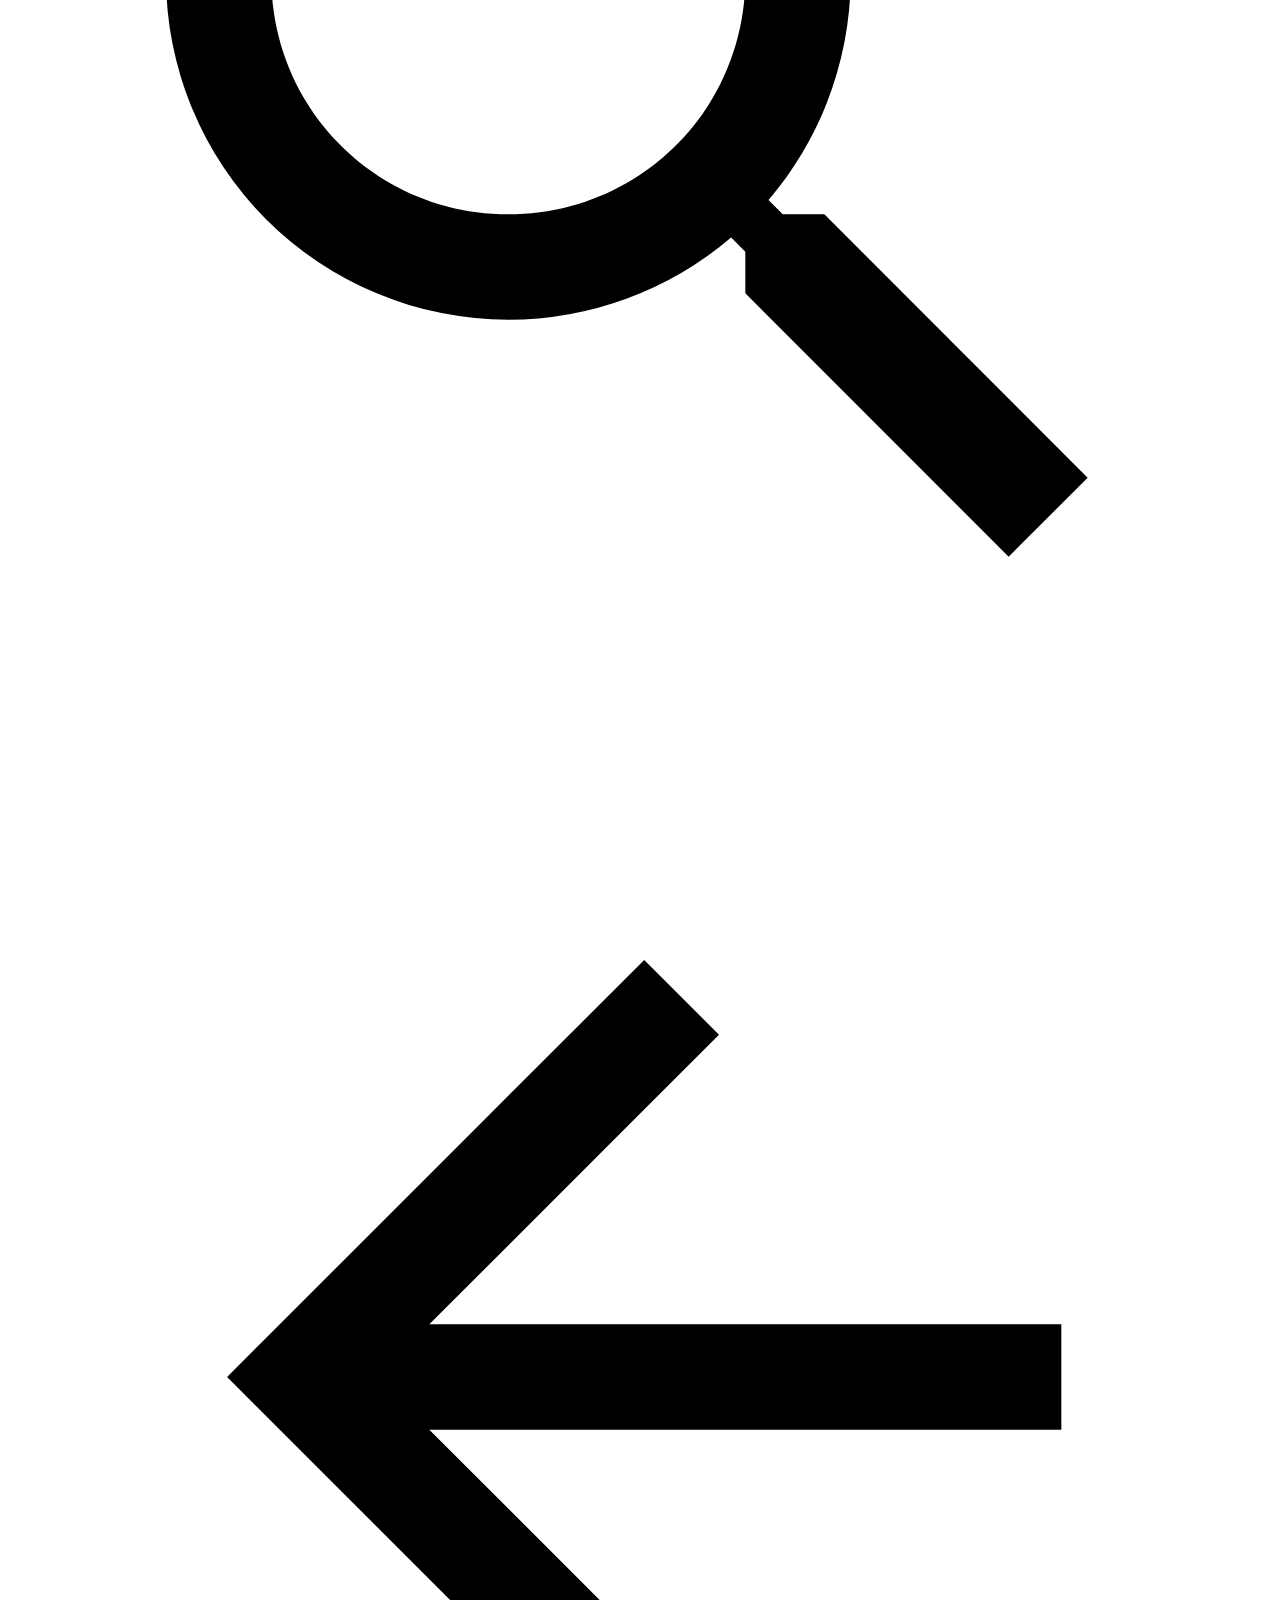
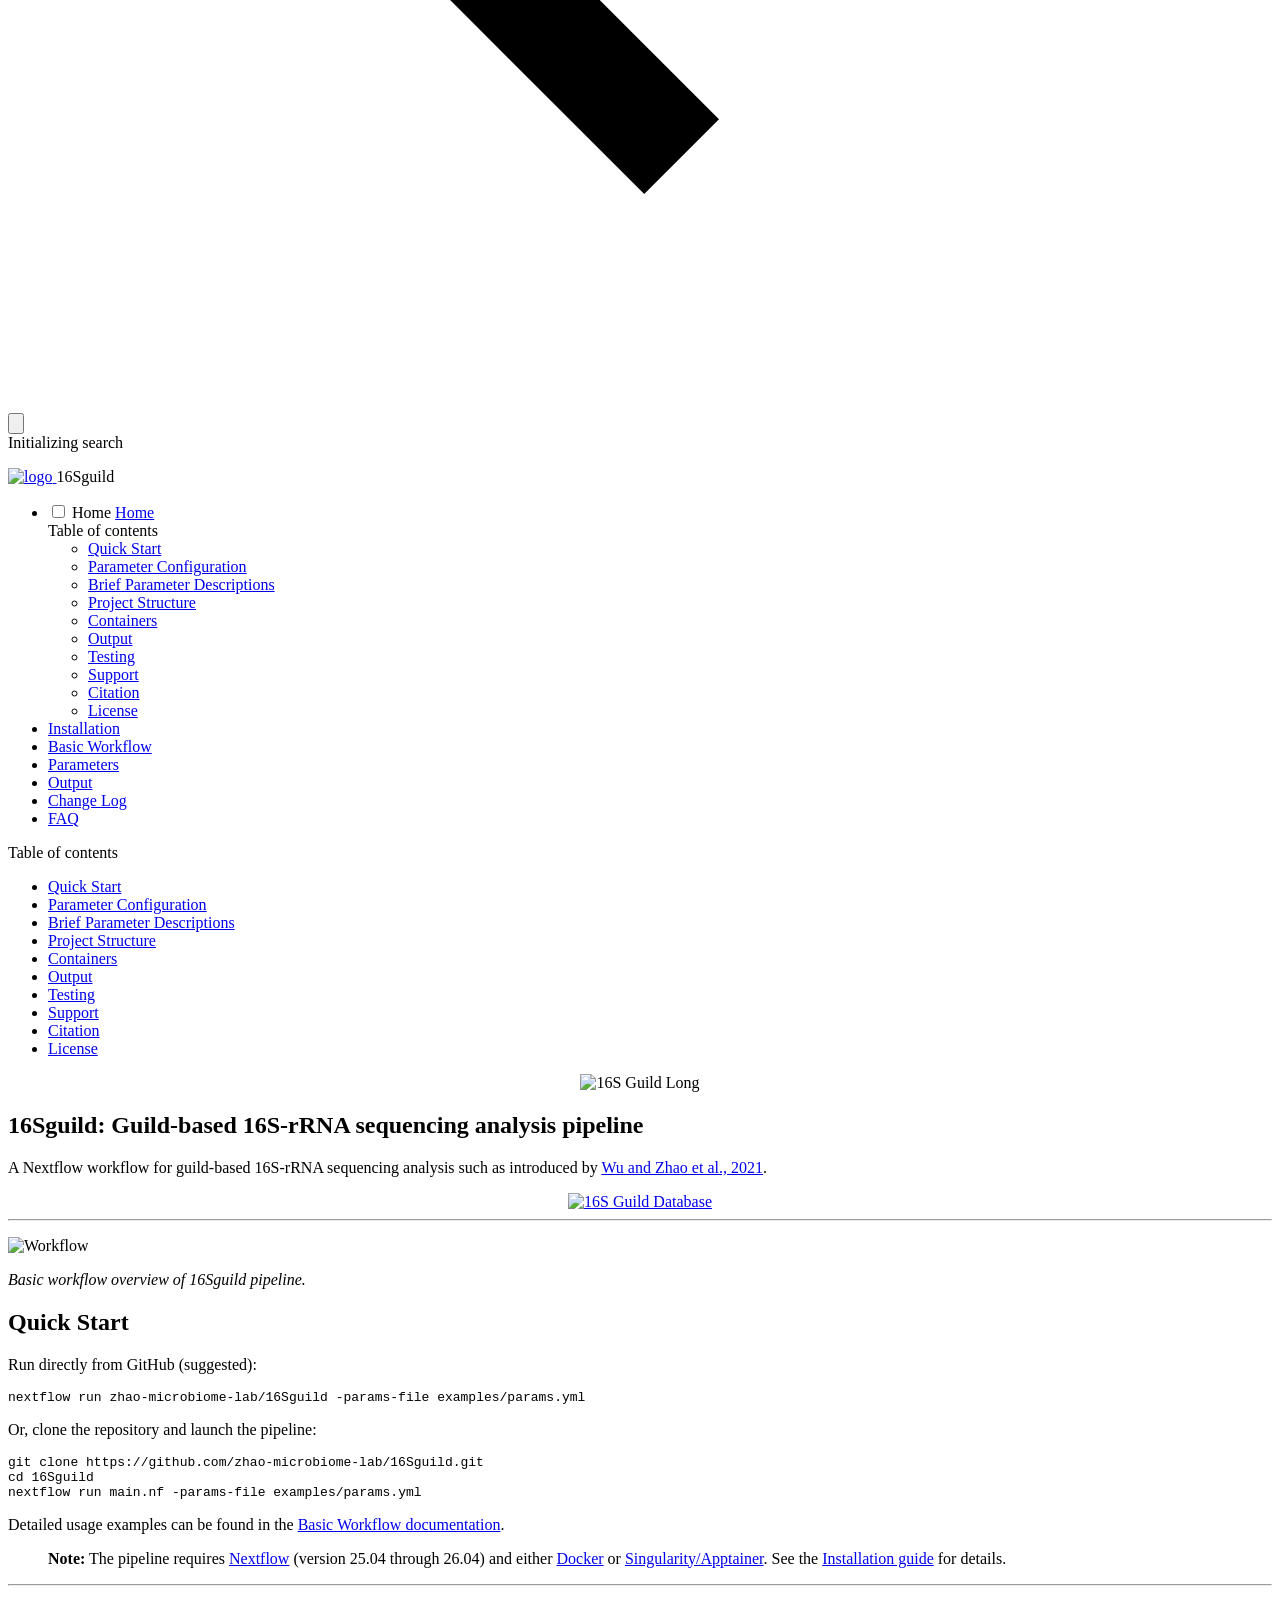
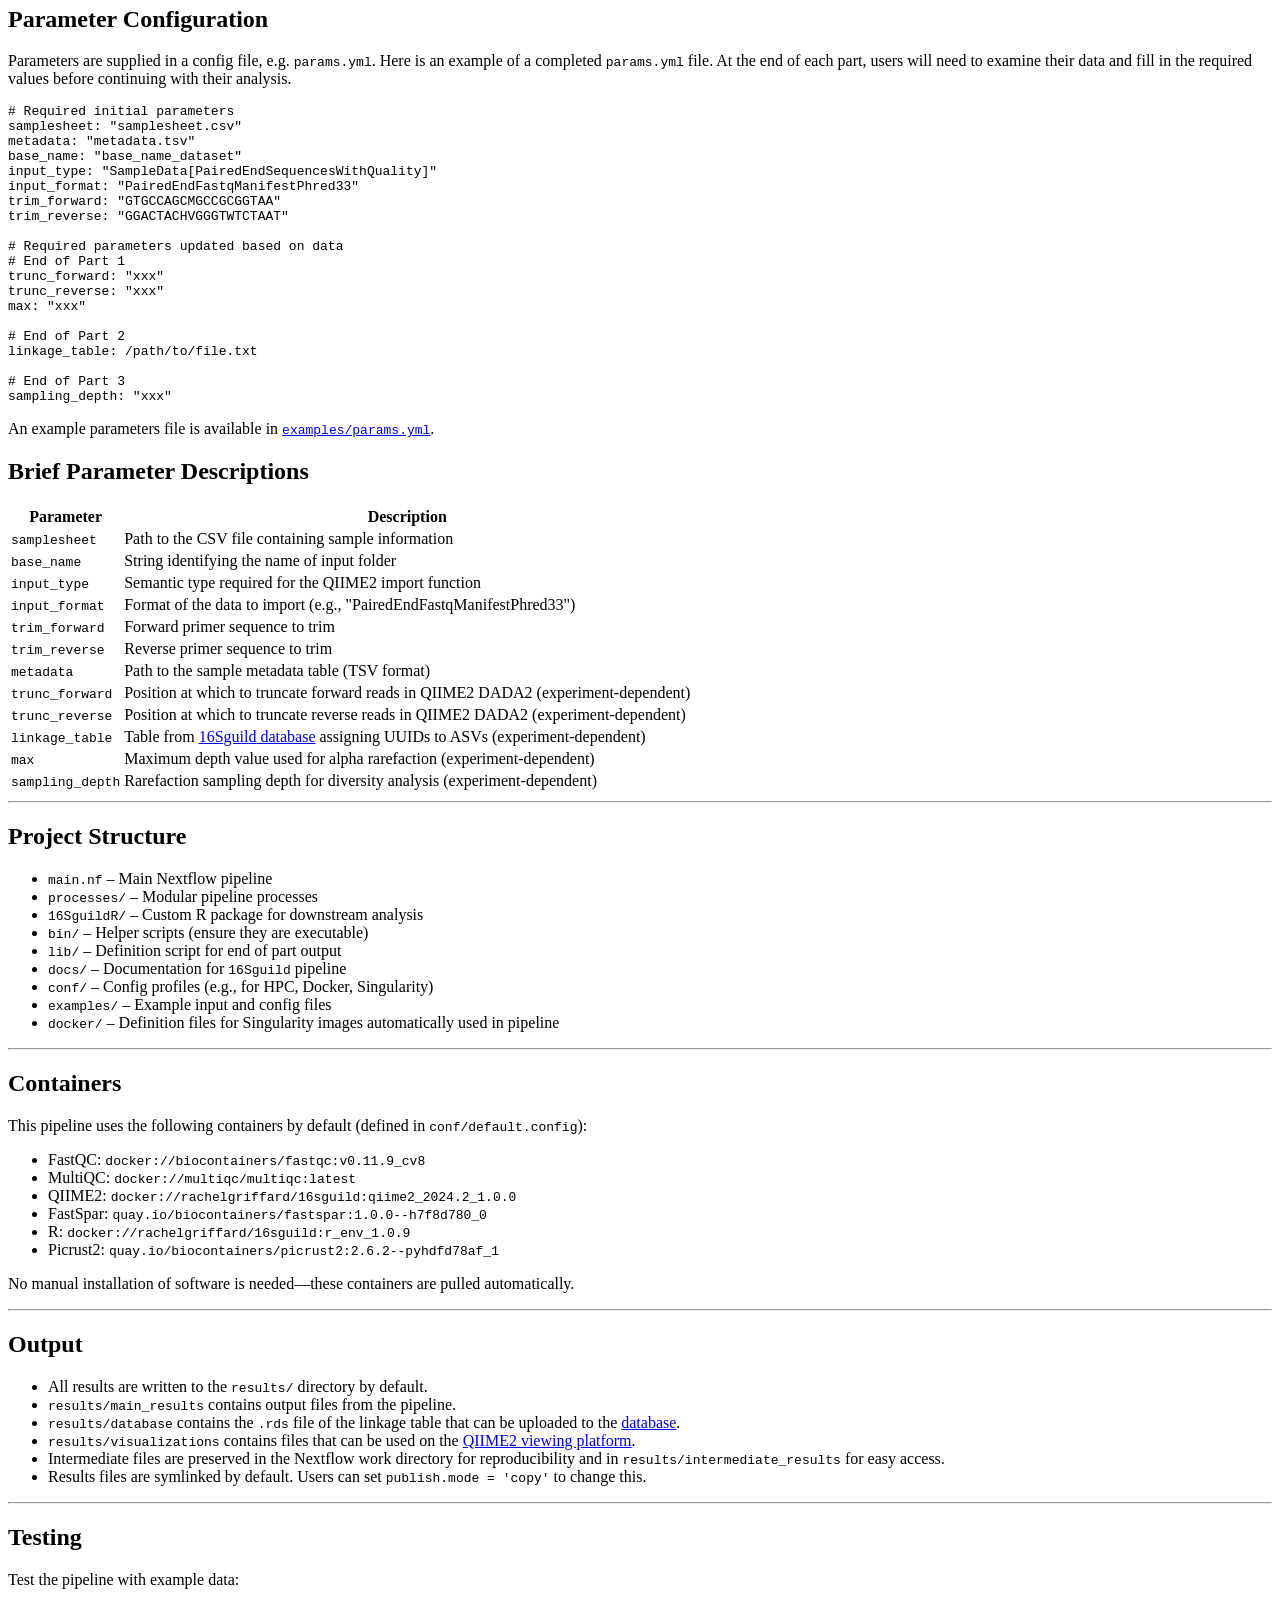
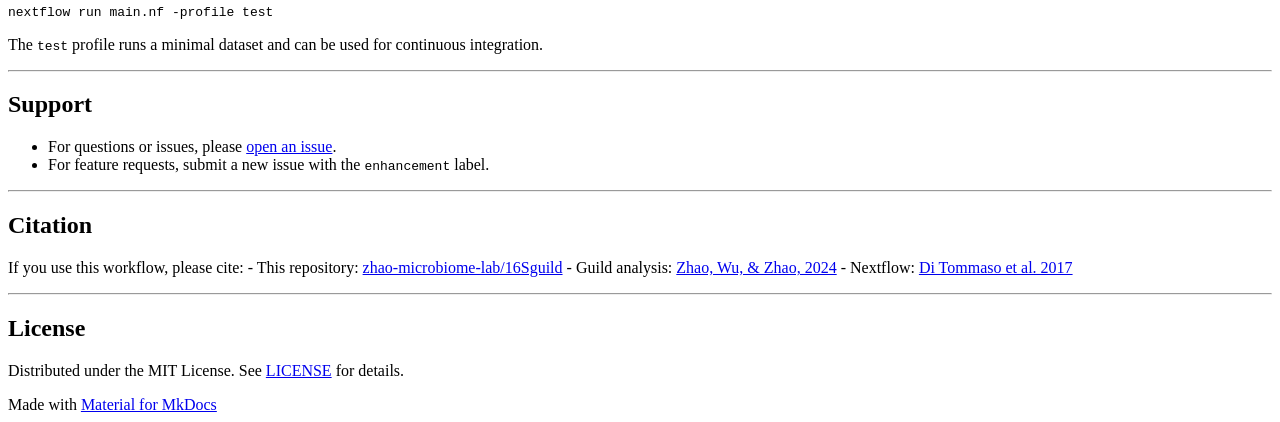
==== commit 8f92da1d: "Deployed 8f77aa5 with MkDocs version: 1.6.1" ====
--- a/index.html
+++ b/index.html
@@ -743,7 +743,7 @@
 <p><em>Basic workflow overview of 16Sguild pipeline.</em></p>
 <h2 id="quick-start">Quick Start</h2>
 <p>Run directly from GitHub (suggested):</p>
-<div class="highlight"><pre><span></span><code>nextflow<span class="w"> </span>run<span class="w"> </span>zhao-microbiome-lab/16Sguild/main.nf<span class="w"> </span>-params-file<span class="w"> </span>examples/params.yml
+<div class="highlight"><pre><span></span><code>nextflow<span class="w"> </span>run<span class="w"> </span>zhao-microbiome-lab/16Sguild<span class="w"> </span>-params-file<span class="w"> </span>examples/params.yml
 </code></pre></div>
 <p>Or, clone the repository and launch the pipeline:</p>
 <div class="highlight"><pre><span></span><code>git<span class="w"> </span>clone<span class="w"> </span>https://github.com/zhao-microbiome-lab/16Sguild.git
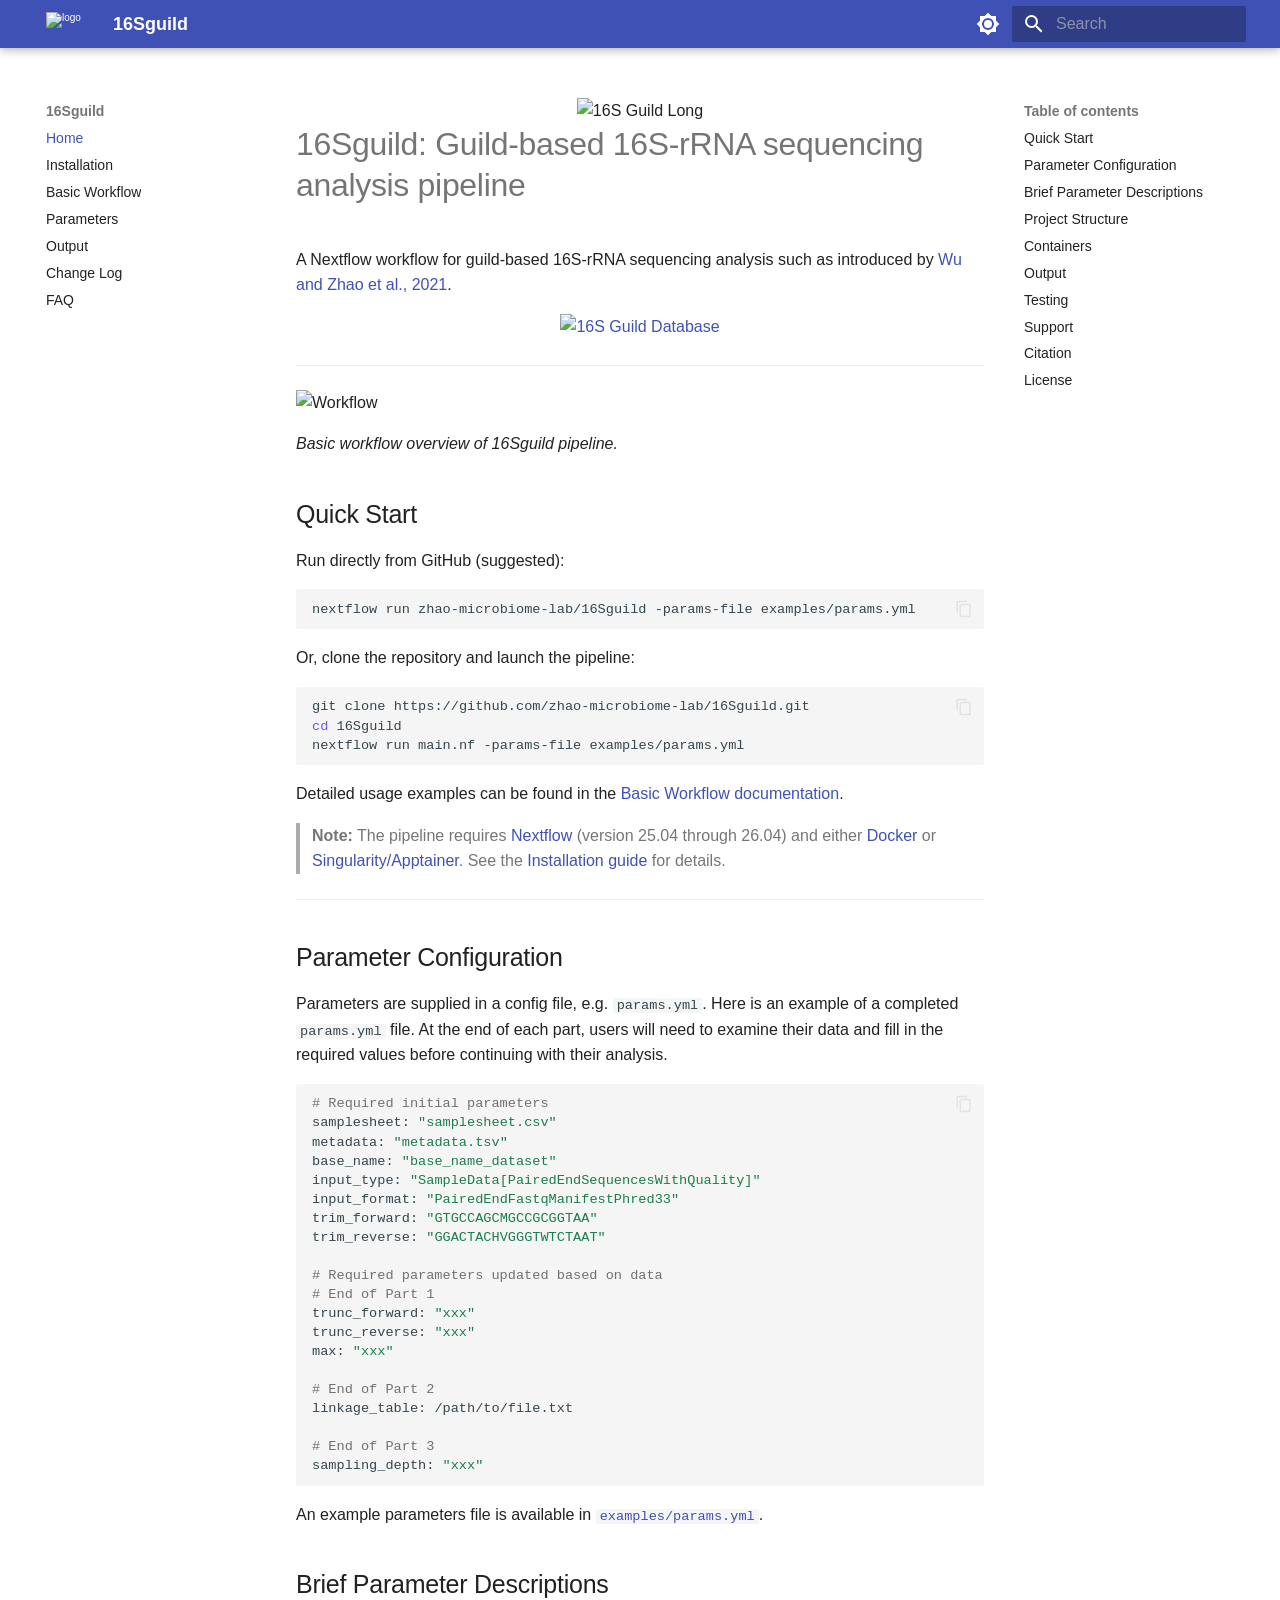
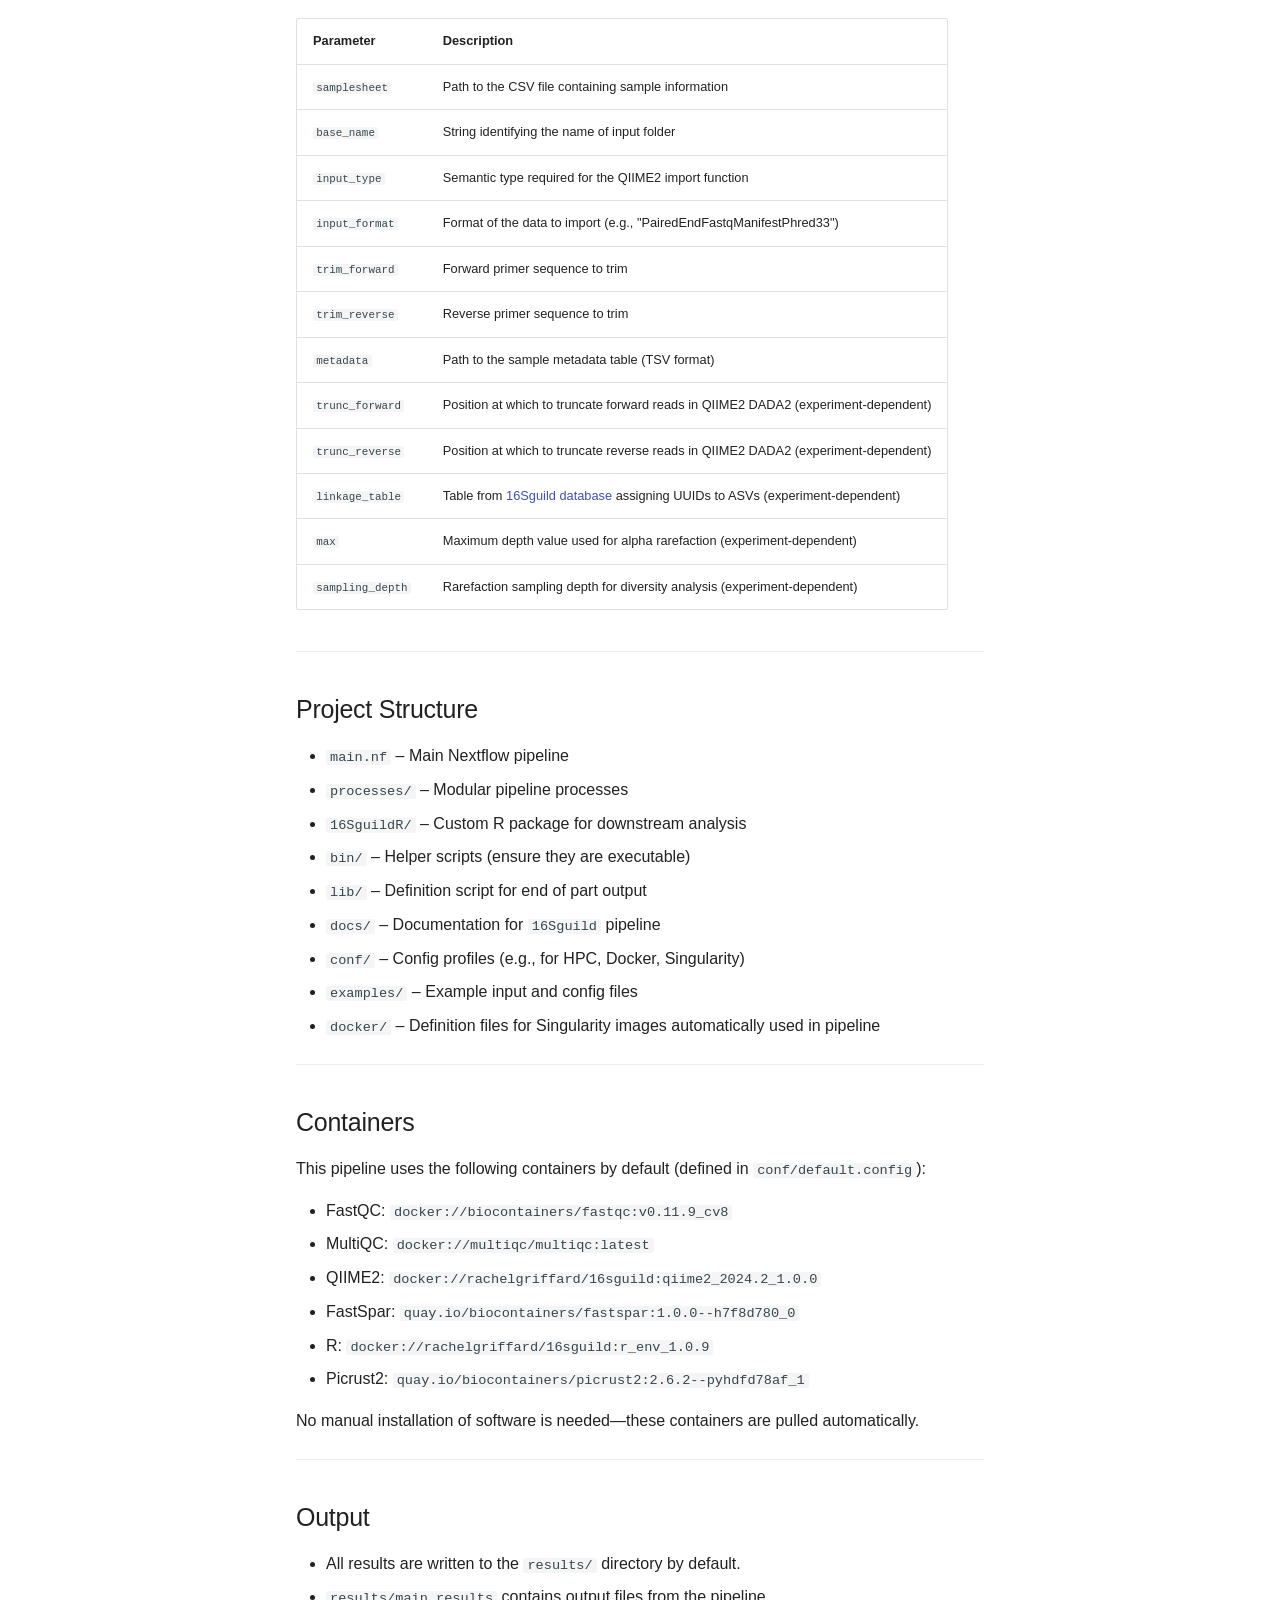
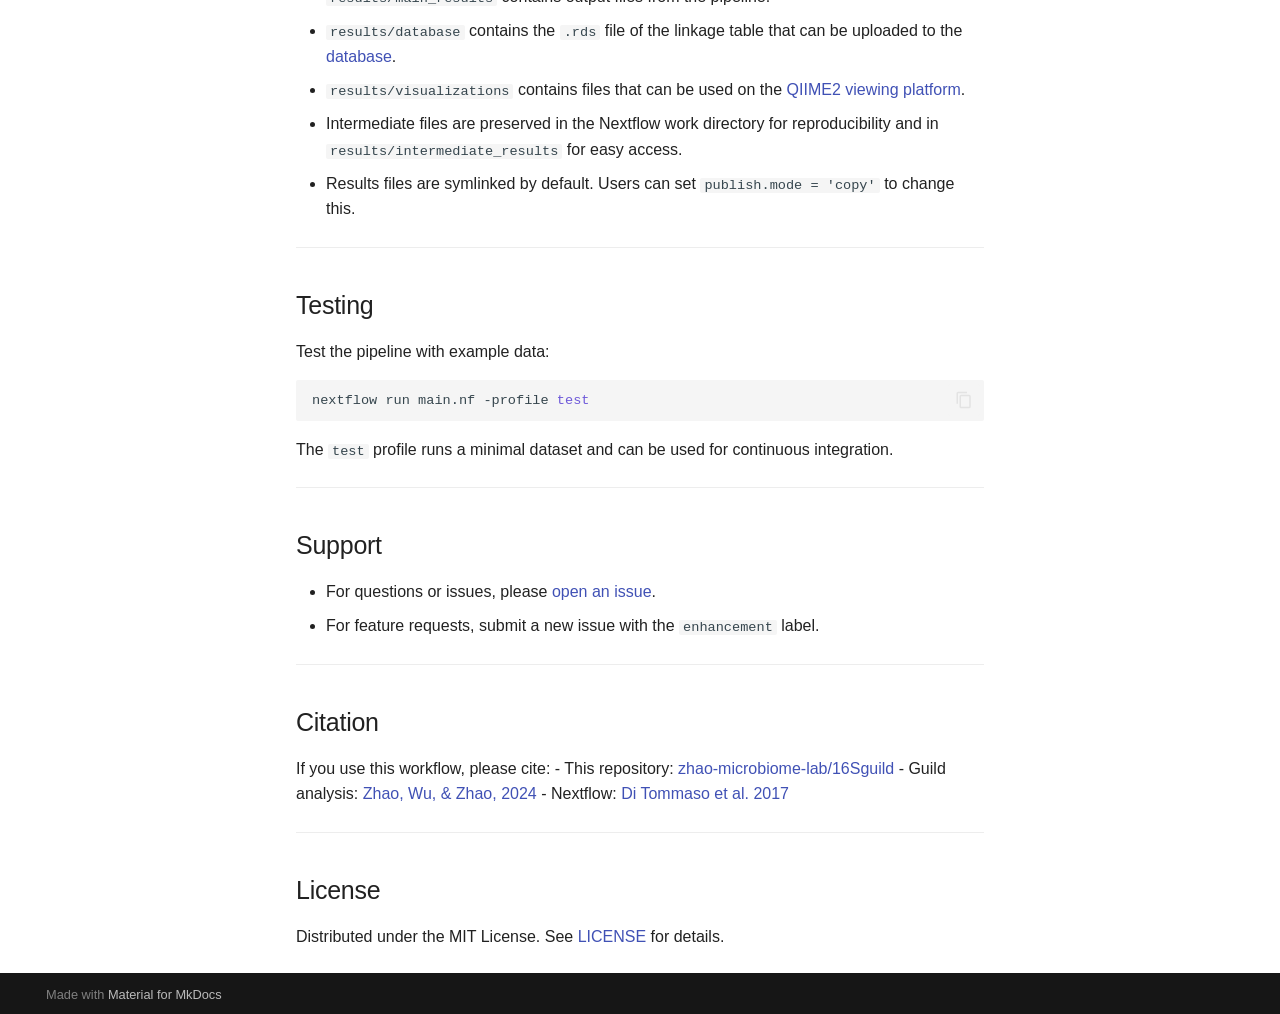
==== commit 53058a63: "Deployed 8db2568 with MkDocs version: 1.6.1" ====
--- a/index.html
+++ b/index.html
@@ -21,7 +21,7 @@
       
       
       <link rel="icon" href="assets/16Sguild_favicon.png">
-      <meta name="generator" content="mkdocs-1.6.1, mkdocs-material-9.7.6">
+      <meta name="generator" content="mkdocs-1.6.1, mkdocs-material-9.7.7">
     
     
       
@@ -29,7 +29,7 @@
       
     
     
-      <link rel="stylesheet" href="assets/stylesheets/main.484c7ddc.min.css">
+      <link rel="stylesheet" href="assets/stylesheets/main.ec1eaa64.min.css">
       
         
         <link rel="stylesheet" href="assets/stylesheets/palette.ab4e12ef.min.css">
@@ -952,7 +952,7 @@
       <script id="__config" type="application/json">{"annotate": null, "base": ".", "features": ["navigation.top", "search.highlight", "content.code.copy"], "search": "assets/javascripts/workers/search.2c215733.min.js", "tags": null, "translations": {"clipboard.copied": "Copied to clipboard", "clipboard.copy": "Copy to clipboard", "search.result.more.one": "1 more on this page", "search.result.more.other": "# more on this page", "search.result.none": "No matching documents", "search.result.one": "1 matching document", "search.result.other": "# matching documents", "search.result.placeholder": "Type to start searching", "search.result.term.missing": "Missing", "select.version": "Select version"}, "version": null}</script>
     
     
-      <script src="assets/javascripts/bundle.79ae519e.min.js"></script>
+      <script src="assets/javascripts/bundle.d7400e89.min.js"></script>
       
         <script src="javascripts/mathjax.js"></script>
       
--- a/assets/stylesheets/main.ec1eaa64.min.css
+++ b/assets/stylesheets/main.ec1eaa64.min.css
@@ -0,0 +1 @@
+@charset "UTF-8";html{-webkit-text-size-adjust:none;-moz-text-size-adjust:none;text-size-adjust:none;box-sizing:border-box}*,:after,:before{box-sizing:inherit}@media (prefers-reduced-motion){*,:after,:before{transition:none!important}}body{margin:0}a,button,input,label{-webkit-tap-highlight-color:transparent}a{color:inherit;text-decoration:none}hr{border:0;box-sizing:initial;display:block;height:.05rem;overflow:visible;padding:0}small{font-size:80%}sub,sup{line-height:1em}img{border-style:none}table{border-collapse:initial;border-spacing:0}td,th{font-weight:400;vertical-align:top}button{background:#0000;border:0;font-family:inherit;font-size:inherit;margin:0;padding:0}input{border:0;outline:none}:root{--md-primary-fg-color:#4051b5;--md-primary-fg-color--light:#5d6cc0;--md-primary-fg-color--dark:#303fa1;--md-primary-bg-color:#fff;--md-primary-bg-color--light:#ffffffb3;--md-accent-fg-color:#526cfe;--md-accent-fg-color--transparent:#526cfe1a;--md-accent-bg-color:#fff;--md-accent-bg-color--light:#ffffffb3}[data-md-color-scheme=default]{color-scheme:light}[data-md-color-scheme=default] img[src$="#gh-dark-mode-only"],[data-md-color-scheme=default] img[src$="#only-dark"]{display:none}:root,[data-md-color-scheme=default]{--md-hue:225deg;--md-default-fg-color:#000000de;--md-default-fg-color--light:#0000008a;--md-default-fg-color--lighter:#00000052;--md-default-fg-color--lightest:#00000012;--md-default-bg-color:#fff;--md-default-bg-color--light:#ffffffb3;--md-default-bg-color--lighter:#ffffff4d;--md-default-bg-color--lightest:#ffffff1f;--md-code-fg-color:#36464e;--md-code-bg-color:#f5f5f5;--md-code-bg-color--light:#f5f5f5b3;--md-code-bg-color--lighter:#f5f5f54d;--md-code-hl-color:#4287ff;--md-code-hl-color--light:#4287ff1a;--md-code-hl-number-color:#d52a2a;--md-code-hl-special-color:#db1457;--md-code-hl-function-color:#a846b9;--md-code-hl-constant-color:#6e59d9;--md-code-hl-keyword-color:#3f6ec6;--md-code-hl-string-color:#1c7d4d;--md-code-hl-name-color:var(--md-code-fg-color);--md-code-hl-operator-color:var(--md-default-fg-color--light);--md-code-hl-punctuation-color:var(--md-default-fg-color--light);--md-code-hl-comment-color:var(--md-default-fg-color--light);--md-code-hl-generic-color:var(--md-default-fg-color--light);--md-code-hl-variable-color:var(--md-default-fg-color--light);--md-typeset-color:var(--md-default-fg-color);--md-typeset-a-color:var(--md-primary-fg-color);--md-typeset-del-color:#f5503d26;--md-typeset-ins-color:#0bd57026;--md-typeset-kbd-color:#fafafa;--md-typeset-kbd-accent-color:#fff;--md-typeset-kbd-border-color:#b8b8b8;--md-typeset-mark-color:#ffff0080;--md-typeset-table-color:#0000001f;--md-typeset-table-color--light:rgba(0,0,0,.035);--md-admonition-fg-color:var(--md-default-fg-color);--md-admonition-bg-color:var(--md-default-bg-color);--md-warning-fg-color:#000000de;--md-warning-bg-color:#ff9;--md-footer-fg-color:#fff;--md-footer-fg-color--light:#ffffffb3;--md-footer-fg-color--lighter:#ffffff73;--md-footer-bg-color:#000000de;--md-footer-bg-color--dark:#00000052;--md-shadow-z1:0 0.2rem 0.5rem #0000000d,0 0 0.05rem #0000001a;--md-shadow-z2:0 0.2rem 0.5rem #0000001a,0 0 0.05rem #00000040;--md-shadow-z3:0 0.2rem 0.5rem #0003,0 0 0.05rem #00000059}.md-icon svg{fill:currentcolor;display:block;height:1.2rem;width:1.2rem}body{-webkit-font-smoothing:antialiased;-moz-osx-font-smoothing:grayscale;--md-text-font-family:var(--md-text-font,_),-apple-system,BlinkMacSystemFont,Helvetica,Arial,sans-serif;--md-code-font-family:var(--md-code-font,_),SFMono-Regular,Consolas,Menlo,monospace}aside,body,input{font-feature-settings:"kern","liga";color:var(--md-typeset-color);font-family:var(--md-text-font-family)}code,kbd,pre{font-feature-settings:"kern";font-family:var(--md-code-font-family)}:root{--md-typeset-table-sort-icon:url('data:image/svg+xml;charset=utf-8,<svg xmlns="http://www.w3.org/2000/svg" viewBox="0 0 24 24"><path d="m18 21-4-4h3V7h-3l4-4 4 4h-3v10h3M2 19v-2h10v2M2 13v-2h7v2M2 7V5h4v2z"/></svg>');--md-typeset-table-sort-icon--asc:url('data:image/svg+xml;charset=utf-8,<svg xmlns="http://www.w3.org/2000/svg" viewBox="0 0 24 24"><path d="M19 17h3l-4 4-4-4h3V3h2M2 17h10v2H2M6 5v2H2V5m0 6h7v2H2z"/></svg>');--md-typeset-table-sort-icon--desc:url('data:image/svg+xml;charset=utf-8,<svg xmlns="http://www.w3.org/2000/svg" viewBox="0 0 24 24"><path d="M19 7h3l-4-4-4 4h3v14h2M2 17h10v2H2M6 5v2H2V5m0 6h7v2H2z"/></svg>')}.md-typeset{-webkit-print-color-adjust:exact;color-adjust:exact;font-size:.8rem;line-height:1.6;overflow-wrap:break-word}@media print{.md-typeset{font-size:.68rem}}.md-typeset blockquote,.md-typeset dl,.md-typeset figure,.md-typeset ol,.md-typeset pre,.md-typeset ul{margin-bottom:1em;margin-top:1em}.md-typeset h1{color:var(--md-default-fg-color--light);font-size:2em;line-height:1.3;margin:0 0 1.25em}.md-typeset h1,.md-typeset h2{font-weight:300;letter-spacing:-.01em}.md-typeset h2{font-size:1.5625em;line-height:1.4;margin:1.6em 0 .64em}.md-typeset h3{font-size:1.25em;font-weight:400;letter-spacing:-.01em;line-height:1.5;margin:1.6em 0 .8em}.md-typeset h2+h3{margin-top:.8em}.md-typeset h4{font-weight:700;letter-spacing:-.01em;margin:1em 0}.md-typeset h5,.md-typeset h6{color:var(--md-default-fg-color--light);font-size:.8em;font-weight:700;letter-spacing:-.01em;margin:1.25em 0}.md-typeset h5{text-transform:uppercase}.md-typeset h5 code{text-transform:none}.md-typeset hr{border-bottom:.05rem solid var(--md-default-fg-color--lightest);display:flow-root;margin:1.5em 0}.md-typeset a{color:var(--md-typeset-a-color);word-break:break-word}.md-typeset a,.md-typeset a:before{transition:color 125ms}.md-typeset a:focus,.md-typeset a:hover{color:var(--md-accent-fg-color)}.md-typeset a:focus code,.md-typeset a:hover code{background-color:var(--md-accent-fg-color--transparent);color:var(--md-accent-fg-color)}.md-typeset a code{color:var(--md-typeset-a-color)}.md-typeset a.focus-visible{outline-color:var(--md-accent-fg-color);outline-offset:.2rem}.md-typeset code,.md-typeset kbd,.md-typeset pre{color:var(--md-code-fg-color);direction:ltr;font-variant-ligatures:none;transition:background-color 125ms}@media print{.md-typeset code,.md-typeset kbd,.md-typeset pre{white-space:pre-wrap}}.md-typeset code{background-color:var(--md-code-bg-color);border-radius:.1rem;-webkit-box-decoration-break:clone;box-decoration-break:clone;font-size:.85em;padding:0 .2941176471em;transition:color 125ms,background-color 125ms;word-break:break-word}.md-typeset code:not(.focus-visible){-webkit-tap-highlight-color:transparent;outline:none}.md-typeset pre{display:flow-root;line-height:1.4;position:relative}.md-typeset pre>code{-webkit-box-decoration-break:slice;box-decoration-break:slice;box-shadow:none;display:block;margin:0;outline-color:var(--md-accent-fg-color);overflow:auto;padding:.7720588235em 1.1764705882em;scrollbar-color:var(--md-default-fg-color--lighter) #0000;scrollbar-width:thin;touch-action:auto;word-break:normal}.md-typeset pre>code:hover{scrollbar-color:var(--md-accent-fg-color) #0000}.md-typeset pre>code::-webkit-scrollbar{height:.2rem;width:.2rem}.md-typeset pre>code::-webkit-scrollbar-thumb{background-color:var(--md-default-fg-color--lighter)}.md-typeset pre>code::-webkit-scrollbar-thumb:hover{background-color:var(--md-accent-fg-color)}.md-typeset kbd{background-color:var(--md-typeset-kbd-color);border-radius:.1rem;box-shadow:0 .1rem 0 .05rem var(--md-typeset-kbd-border-color),0 .1rem 0 var(--md-typeset-kbd-border-color),0 -.1rem .2rem var(--md-typeset-kbd-accent-color) inset;color:var(--md-default-fg-color);display:inline-block;font-size:.75em;padding:0 .6666666667em;vertical-align:text-top;word-break:break-word}.md-typeset mark{background-color:var(--md-typeset-mark-color);-webkit-box-decoration-break:clone;box-decoration-break:clone;color:inherit;word-break:break-word}.md-typeset abbr{cursor:help;text-decoration:none}.md-typeset [data-preview],.md-typeset abbr{border-bottom:.05rem dotted var(--md-default-fg-color--light)}.md-typeset small{opacity:.75}[dir=ltr] .md-typeset sub,[dir=ltr] .md-typeset sup{margin-left:.078125em}[dir=rtl] .md-typeset sub,[dir=rtl] .md-typeset sup{margin-right:.078125em}[dir=ltr] .md-typeset blockquote{padding-left:.6rem}[dir=rtl] .md-typeset blockquote{padding-right:.6rem}[dir=ltr] .md-typeset blockquote{border-left:.2rem solid var(--md-default-fg-color--lighter)}[dir=rtl] .md-typeset blockquote{border-right:.2rem solid var(--md-default-fg-color--lighter)}.md-typeset blockquote{color:var(--md-default-fg-color--light);margin-left:0;margin-right:0}.md-typeset ul{list-style-type:disc}.md-typeset ul[type]{list-style-type:revert-layer}[dir=ltr] .md-typeset ol,[dir=ltr] .md-typeset ul{margin-left:.625em}[dir=rtl] .md-typeset ol,[dir=rtl] .md-typeset ul{margin-right:.625em}.md-typeset ol,.md-typeset ul{padding:0}.md-typeset ol:not([hidden]),.md-typeset ul:not([hidden]){display:flow-root}.md-typeset ol ol,.md-typeset ul ol{list-style-type:lower-alpha}.md-typeset ol ol ol,.md-typeset ul ol ol{list-style-type:lower-roman}.md-typeset ol ol ol ol,.md-typeset ul ol ol ol{list-style-type:upper-alpha}.md-typeset ol ol ol ol ol,.md-typeset ul ol ol ol ol{list-style-type:upper-roman}.md-typeset ol[type],.md-typeset ul[type]{list-style-type:revert-layer}[dir=ltr] .md-typeset ol li,[dir=ltr] .md-typeset ul li{margin-left:1.25em}[dir=rtl] .md-typeset ol li,[dir=rtl] .md-typeset ul li{margin-right:1.25em}.md-typeset ol li,.md-typeset ul li{margin-bottom:.5em}.md-typeset ol li blockquote,.md-typeset ol li p,.md-typeset ul li blockquote,.md-typeset ul li p{margin:.5em 0}.md-typeset ol li:last-child,.md-typeset ul li:last-child{margin-bottom:0}[dir=ltr] .md-typeset ol li ol,[dir=ltr] .md-typeset ol li ul,[dir=ltr] .md-typeset ul li ol,[dir=ltr] .md-typeset ul li ul{margin-left:.625em}[dir=rtl] .md-typeset ol li ol,[dir=rtl] .md-typeset ol li ul,[dir=rtl] .md-typeset ul li ol,[dir=rtl] .md-typeset ul li ul{margin-right:.625em}.md-typeset ol li ol,.md-typeset ol li ul,.md-typeset ul li ol,.md-typeset ul li ul{margin-bottom:.5em;margin-top:.5em}[dir=ltr] .md-typeset dd{margin-left:1.875em}[dir=rtl] .md-typeset dd{margin-right:1.875em}.md-typeset dd{margin-bottom:1.5em;margin-top:1em}.md-typeset img,.md-typeset svg,.md-typeset video{height:auto;max-width:100%}.md-typeset img[align=left]{margin:1em 1em 1em 0}.md-typeset img[align=right]{margin:1em 0 1em 1em}.md-typeset img[align]:only-child{margin-top:0}.md-typeset figure{display:flow-root;margin:1em auto;max-width:100%;text-align:center;width:fit-content}.md-typeset figure img{display:block;margin:0 auto}.md-typeset figcaption{font-style:italic;margin:1em auto;max-width:24rem}.md-typeset iframe{max-width:100%}.md-typeset table:not([class]){background-color:var(--md-default-bg-color);border:.05rem solid var(--md-typeset-table-color);border-radius:.1rem;display:inline-block;font-size:.64rem;max-width:100%;overflow:auto;touch-action:auto}@media print{.md-typeset table:not([class]){display:table}}.md-typeset table:not([class])+*{margin-top:1.5em}.md-typeset table:not([class]) td>:first-child,.md-typeset table:not([class]) th>:first-child{margin-top:0}.md-typeset table:not([class]) td>:last-child,.md-typeset table:not([class]) th>:last-child{margin-bottom:0}.md-typeset table:not([class]) td:not([align]),.md-typeset table:not([class]) th:not([align]){text-align:left}[dir=rtl] .md-typeset table:not([class]) td:not([align]),[dir=rtl] .md-typeset table:not([class]) th:not([align]){text-align:right}.md-typeset table:not([class]) th{font-weight:700;min-width:5rem;padding:.9375em 1.25em;vertical-align:top}.md-typeset table:not([class]) td{border-top:.05rem solid var(--md-typeset-table-color);padding:.9375em 1.25em;vertical-align:top}.md-typeset table:not([class]) tbody tr{transition:background-color 125ms}.md-typeset table:not([class]) tbody tr:hover{background-color:var(--md-typeset-table-color--light);box-shadow:0 .05rem 0 var(--md-default-bg-color) inset}.md-typeset table:not([class]) a{word-break:normal}.md-typeset table th[role=columnheader]{cursor:pointer}[dir=ltr] .md-typeset table th[role=columnheader]:after{margin-left:.5em}[dir=rtl] .md-typeset table th[role=columnheader]:after{margin-right:.5em}.md-typeset table th[role=columnheader]:after{content:"";display:inline-block;height:1.2em;-webkit-mask-image:var(--md-typeset-table-sort-icon);mask-image:var(--md-typeset-table-sort-icon);-webkit-mask-repeat:no-repeat;mask-repeat:no-repeat;-webkit-mask-size:contain;mask-size:contain;transition:background-color 125ms;vertical-align:text-bottom;width:1.2em}.md-typeset table th[role=columnheader]:hover:after{background-color:var(--md-default-fg-color--lighter)}.md-typeset table th[role=columnheader][aria-sort=ascending]:after{background-color:var(--md-default-fg-color--light);-webkit-mask-image:var(--md-typeset-table-sort-icon--asc);mask-image:var(--md-typeset-table-sort-icon--asc)}.md-typeset table th[role=columnheader][aria-sort=descending]:after{background-color:var(--md-default-fg-color--light);-webkit-mask-image:var(--md-typeset-table-sort-icon--desc);mask-image:var(--md-typeset-table-sort-icon--desc)}.md-typeset__scrollwrap{margin:1em -.8rem;overflow-x:auto;touch-action:auto}.md-typeset__table{display:inline-block;margin-bottom:.5em;padding:0 .8rem}@media print{.md-typeset__table{display:block}}html .md-typeset__table table{display:table;margin:0;overflow:hidden;width:100%}@media screen and (max-width:44.984375em){.md-content__inner>pre{margin:1em -.8rem}.md-content__inner>pre code{border-radius:0}}.md-typeset .md-author{border-radius:100%;display:block;flex-shrink:0;height:1.6rem;overflow:hidden;position:relative;transition:color 125ms,transform 125ms;width:1.6rem}.md-typeset .md-author img{display:block}.md-typeset .md-author--more{background:var(--md-default-fg-color--lightest);color:var(--md-default-fg-color--lighter);font-size:.6rem;font-weight:700;line-height:1.6rem;text-align:center}.md-typeset .md-author--long{height:2.4rem;width:2.4rem}.md-typeset a.md-author{transform:scale(1)}.md-typeset a.md-author img{border-radius:100%;filter:grayscale(100%) opacity(75%);transition:filter 125ms}.md-typeset a.md-author:focus,.md-typeset a.md-author:hover{transform:scale(1.1);z-index:1}.md-typeset a.md-author:focus img,.md-typeset a.md-author:hover img{filter:grayscale(0)}.md-banner{background-color:var(--md-footer-bg-color);color:var(--md-footer-fg-color);overflow:auto}@media print{.md-banner{display:none}}.md-banner--warning{background-color:var(--md-warning-bg-color);color:var(--md-warning-fg-color)}.md-banner__inner{font-size:.7rem;margin:.6rem auto;padding:0 .8rem}[dir=ltr] .md-banner__button{float:right}[dir=rtl] .md-banner__button{float:left}.md-banner__button{color:inherit;cursor:pointer;transition:opacity .25s}.no-js .md-banner__button{display:none}.md-banner__button:hover{opacity:.7}html{font-size:125%;height:100%;overflow-x:hidden}@media screen and (min-width:100em){html{font-size:137.5%}}@media screen and (min-width:125em){html{font-size:150%}}body{background-color:var(--md-default-bg-color);display:flex;flex-direction:column;font-size:.5rem;min-height:100%;position:relative;width:100%}@media print{body{display:block}}@media screen and (max-width:59.984375em){body[data-md-scrolllock]{position:fixed}}.md-grid{margin-left:auto;margin-right:auto;max-width:61rem}.md-container{display:flex;flex-direction:column;flex-grow:1}@media print{.md-container{display:block}}.md-main{flex-grow:1}.md-main__inner{display:flex;height:100%;margin-top:1.5rem}.md-ellipsis{overflow:hidden;text-overflow:ellipsis}.md-toggle{display:none}.md-option{height:0;opacity:0;position:absolute;width:0}.md-option:checked+label:not([hidden]){display:block}.md-option.focus-visible+label{outline-color:var(--md-accent-fg-color);outline-style:auto}.md-skip{background-color:var(--md-default-fg-color);border-radius:.1rem;color:var(--md-default-bg-color);font-size:.64rem;margin:.5rem;opacity:0;outline-color:var(--md-accent-fg-color);padding:.3rem .5rem;position:fixed;transform:translateY(.4rem);z-index:-1}.md-skip:focus{opacity:1;transform:translateY(0);transition:transform .25s cubic-bezier(.4,0,.2,1),opacity 175ms 75ms;z-index:10}@page{margin:25mm}:root{--md-clipboard-icon:url('data:image/svg+xml;charset=utf-8,<svg xmlns="http://www.w3.org/2000/svg" viewBox="0 0 24 24"><path d="M19 21H8V7h11m0-2H8a2 2 0 0 0-2 2v14a2 2 0 0 0 2 2h11a2 2 0 0 0 2-2V7a2 2 0 0 0-2-2m-3-4H4a2 2 0 0 0-2 2v14h2V3h12z"/></svg>')}.md-clipboard{border-radius:.1rem;color:var(--md-default-fg-color--lightest);cursor:pointer;height:1.5em;outline-color:var(--md-accent-fg-color);outline-offset:.1rem;transition:color .25s;width:1.5em;z-index:1}@media print{.md-clipboard{display:none}}.md-clipboard:not(.focus-visible){-webkit-tap-highlight-color:transparent;outline:none}:hover>.md-clipboard{color:var(--md-default-fg-color--light)}.md-clipboard:focus,.md-clipboard:hover{color:var(--md-accent-fg-color)}.md-clipboard:after{background-color:currentcolor;content:"";display:block;height:1.125em;margin:0 auto;-webkit-mask-image:var(--md-clipboard-icon);mask-image:var(--md-clipboard-icon);-webkit-mask-position:center;mask-position:center;-webkit-mask-repeat:no-repeat;mask-repeat:no-repeat;-webkit-mask-size:contain;mask-size:contain;width:1.125em}.md-clipboard--inline{cursor:pointer}.md-clipboard--inline code{transition:color .25s,background-color .25s}.md-clipboard--inline:focus code,.md-clipboard--inline:hover code{background-color:var(--md-accent-fg-color--transparent);color:var(--md-accent-fg-color)}:root{--md-code-select-icon:url('data:image/svg+xml;charset=utf-8,<svg xmlns="http://www.w3.org/2000/svg" viewBox="0 0 24 24"><path d="M19 19h-4v2h4c1.1 0 2-.9 2-2v-4h-2m0-12h-4v2h4v4h2V5c0-1.1-.9-2-2-2M5 5h4V3H5c-1.1 0-2 .9-2 2v4h2m0 6H3v4c0 1.1.9 2 2 2h4v-2H5zm2-4h2v2H7zm4 0h2v2h-2zm4 0h2v2h-2zM7 7h2v2H7zm4 0h2v2h-2zm4 0h2v2h-2zm-8 8h2v2H7zm4 0h2v2h-2zm4 0h2v2h-2z"/></svg>');--md-code-copy-icon:url('data:image/svg+xml;charset=utf-8,<svg xmlns="http://www.w3.org/2000/svg" viewBox="0 0 24 24"><path d="M19 21H8V7h11m0-2H8a2 2 0 0 0-2 2v14a2 2 0 0 0 2 2h11a2 2 0 0 0 2-2V7a2 2 0 0 0-2-2m-3-4H4a2 2 0 0 0-2 2v14h2V3h12z"/></svg>')}.md-typeset .md-code__content{display:grid}.md-code__nav{background-color:var(--md-code-bg-color--lighter);border-radius:.1rem;display:flex;gap:.2rem;padding:.2rem;position:absolute;right:.25em;top:.25em;transition:background-color .25s;z-index:1}:hover>.md-code__nav{background-color:var(--md-code-bg-color--light)}.md-code__button{color:var(--md-default-fg-color--lightest);cursor:pointer;display:block;height:1.5em;outline-color:var(--md-accent-fg-color);outline-offset:.1rem;transition:color .25s;width:1.5em}:hover>*>.md-code__button{color:var(--md-default-fg-color--light)}.md-code__button.focus-visible,.md-code__button:hover{color:var(--md-accent-fg-color)}.md-code__button--active{color:var(--md-default-fg-color)!important}.md-code__button:after{background-color:currentcolor;content:"";display:block;height:1.125em;margin:0 auto;-webkit-mask-position:center;mask-position:center;-webkit-mask-repeat:no-repeat;mask-repeat:no-repeat;-webkit-mask-size:contain;mask-size:contain;width:1.125em}.md-code__button[data-md-type=select]:after{-webkit-mask-image:var(--md-code-select-icon);mask-image:var(--md-code-select-icon)}.md-code__button[data-md-type=copy]:after{-webkit-mask-image:var(--md-code-copy-icon);mask-image:var(--md-code-copy-icon)}@keyframes consent{0%{opacity:0;transform:translateY(100%)}to{opacity:1;transform:translateY(0)}}@keyframes overlay{0%{opacity:0}to{opacity:1}}.md-consent__overlay{animation:overlay .25s both;-webkit-backdrop-filter:blur(.1rem);backdrop-filter:blur(.1rem);background-color:#0000008a;height:100%;opacity:1;position:fixed;top:0;width:100%;z-index:5}.md-consent__inner{animation:consent .5s cubic-bezier(.1,.7,.1,1) both;background-color:var(--md-default-bg-color);border:0;border-radius:.1rem;bottom:0;box-shadow:0 0 .2rem #0000001a,0 .2rem .4rem #0003;max-height:100%;overflow:auto;padding:0;position:fixed;width:100%;z-index:5}.md-consent__form{padding:.8rem}.md-consent__settings{display:none;margin:1em 0}input:checked+.md-consent__settings{display:block}.md-consent__controls{margin-bottom:.8rem}.md-typeset .md-consent__controls .md-button{display:inline}@media screen and (max-width:44.984375em){.md-typeset .md-consent__controls .md-button{display:block;margin-top:.4rem;text-align:center;width:100%}}.md-consent label{cursor:pointer}.md-content{flex-grow:1;min-width:0}.md-content__inner{margin:0 .8rem 1.2rem;padding-top:.6rem}@media screen and (min-width:76.25em){[dir=ltr] .md-sidebar--primary:not([hidden])~.md-content>.md-content__inner{margin-left:1.2rem}[dir=ltr] .md-sidebar--secondary:not([hidden])~.md-content>.md-content__inner,[dir=rtl] .md-sidebar--primary:not([hidden])~.md-content>.md-content__inner{margin-right:1.2rem}[dir=rtl] .md-sidebar--secondary:not([hidden])~.md-content>.md-content__inner{margin-left:1.2rem}}.md-content__inner:before{content:"";display:block;height:.4rem}.md-content__inner>:last-child{margin-bottom:0}[dir=ltr] .md-content__button{float:right}[dir=rtl] .md-content__button{float:left}[dir=ltr] .md-content__button{margin-left:.4rem}[dir=rtl] .md-content__button{margin-right:.4rem}.md-content__button{margin:.4rem 0;padding:0}@media print{.md-content__button{display:none}}.md-typeset .md-content__button{color:var(--md-default-fg-color--lighter)}.md-content__button svg{display:inline;vertical-align:top}[dir=rtl] .md-content__button svg{transform:scaleX(-1)}[dir=ltr] .md-dialog{right:.8rem}[dir=rtl] .md-dialog{left:.8rem}.md-dialog{background-color:var(--md-default-fg-color);border-radius:.1rem;bottom:.8rem;box-shadow:var(--md-shadow-z3);min-width:11.1rem;opacity:0;padding:.4rem .6rem;pointer-events:none;position:fixed;transform:translateY(100%);transition:transform 0ms .4s,opacity .4s;z-index:4}@media print{.md-dialog{display:none}}.md-dialog--active{opacity:1;pointer-events:auto;transform:translateY(0);transition:transform .4s cubic-bezier(.075,.85,.175,1),opacity .4s}.md-dialog__inner{color:var(--md-default-bg-color);font-size:.7rem}.md-feedback{margin:2em 0 1em;text-align:center}.md-feedback fieldset{border:none;margin:0;padding:0}.md-feedback__title{font-weight:700;margin:1em auto}.md-feedback__inner{position:relative}.md-feedback__list{display:flex;flex-wrap:wrap;place-content:baseline center;position:relative}.md-feedback__list:hover .md-icon:not(:disabled){color:var(--md-default-fg-color--lighter)}:disabled .md-feedback__list{min-height:1.8rem}.md-feedback__icon{color:var(--md-default-fg-color--light);cursor:pointer;flex-shrink:0;margin:0 .1rem;transition:color 125ms}.md-feedback__icon:not(:disabled).md-icon:hover{color:var(--md-accent-fg-color)}.md-feedback__icon:disabled{color:var(--md-default-fg-color--lightest);pointer-events:none}.md-feedback__note{opacity:0;position:relative;transform:translateY(.4rem);transition:transform .4s cubic-bezier(.1,.7,.1,1),opacity .15s}.md-feedback__note>*{margin:0 auto;max-width:16rem}:disabled .md-feedback__note{opacity:1;transform:translateY(0)}@media print{.md-feedback{display:none}}.md-footer{background-color:var(--md-footer-bg-color);color:var(--md-footer-fg-color)}@media print{.md-footer{display:none}}.md-footer__inner{justify-content:space-between;overflow:auto;padding:.2rem}.md-footer__inner:not([hidden]){display:flex}.md-footer__link{align-items:end;display:flex;flex-grow:0.01;margin-bottom:.4rem;margin-top:1rem;max-width:100%;outline-color:var(--md-accent-fg-color);overflow:hidden;transition:opacity .25s}.md-footer__link:focus,.md-footer__link:hover{opacity:.7}[dir=rtl] .md-footer__link svg{transform:scaleX(-1)}@media screen and (max-width:44.984375em){.md-footer__link--prev{flex-shrink:0}.md-footer__link--prev .md-footer__title{display:none}}[dir=ltr] .md-footer__link--next{margin-left:auto}[dir=rtl] .md-footer__link--next{margin-right:auto}.md-footer__link--next{text-align:right}[dir=rtl] .md-footer__link--next{text-align:left}.md-footer__title{flex-grow:1;font-size:.9rem;margin-bottom:.7rem;max-width:calc(100% - 2.4rem);padding:0 1rem;white-space:nowrap}.md-footer__button{margin:.2rem;padding:.4rem}.md-footer__direction{font-size:.64rem;opacity:.7}.md-footer-meta{background-color:var(--md-footer-bg-color--dark)}.md-footer-meta__inner{display:flex;flex-wrap:wrap;justify-content:space-between;padding:.2rem}html .md-footer-meta.md-typeset a{color:var(--md-footer-fg-color--light)}html .md-footer-meta.md-typeset a:focus,html .md-footer-meta.md-typeset a:hover{color:var(--md-footer-fg-color)}.md-copyright{color:var(--md-footer-fg-color--lighter);font-size:.64rem;margin:auto .6rem;padding:.4rem 0;width:100%}@media screen and (min-width:45em){.md-copyright{width:auto}}.md-copyright__highlight{color:var(--md-footer-fg-color--light)}.md-social{display:inline-flex;gap:.2rem;margin:0 .4rem;padding:.2rem 0 .6rem}@media screen and (min-width:45em){.md-social{padding:.6rem 0}}.md-social__link{display:inline-block;height:1.6rem;text-align:center;width:1.6rem}.md-social__link:before{line-height:1.9}.md-social__link svg{fill:currentcolor;max-height:.8rem;vertical-align:-25%}.md-typeset .md-button{border:.1rem solid;border-radius:.1rem;color:var(--md-primary-fg-color);cursor:pointer;display:inline-block;font-weight:700;padding:.625em 2em;transition:color 125ms,background-color 125ms,border-color 125ms}.md-typeset .md-button--primary{background-color:var(--md-primary-fg-color);border-color:var(--md-primary-fg-color);color:var(--md-primary-bg-color)}.md-typeset .md-button:focus,.md-typeset .md-button:hover{background-color:var(--md-accent-fg-color);border-color:var(--md-accent-fg-color);color:var(--md-accent-bg-color)}[dir=ltr] .md-typeset .md-input{border-top-left-radius:.1rem}[dir=ltr] .md-typeset .md-input,[dir=rtl] .md-typeset .md-input{border-top-right-radius:.1rem}[dir=rtl] .md-typeset .md-input{border-top-left-radius:.1rem}.md-typeset .md-input{border-bottom:.1rem solid var(--md-default-fg-color--lighter);box-shadow:var(--md-shadow-z1);font-size:.8rem;height:1.8rem;padding:0 .6rem;transition:border .25s,box-shadow .25s}.md-typeset .md-input:focus,.md-typeset .md-input:hover{border-bottom-color:var(--md-accent-fg-color);box-shadow:var(--md-shadow-z2)}.md-typeset .md-input--stretch{width:100%}.md-header{background-color:var(--md-primary-fg-color);box-shadow:0 0 .2rem #0000,0 .2rem .4rem #0000;color:var(--md-primary-bg-color);display:block;left:0;position:sticky;right:0;top:0;z-index:4}@media print{.md-header{display:none}}.md-header[hidden]{transform:translateY(-100%);transition:transform .25s cubic-bezier(.8,0,.6,1),box-shadow .25s}.md-header--shadow{box-shadow:0 0 .2rem #0000001a,0 .2rem .4rem #0003;transition:transform .25s cubic-bezier(.1,.7,.1,1),box-shadow .25s}.md-header__inner{align-items:center;display:flex;padding:0 .2rem}.md-header__button{color:currentcolor;cursor:pointer;margin:.2rem;outline-color:var(--md-accent-fg-color);padding:.4rem;position:relative;transition:opacity .25s;vertical-align:middle;z-index:1}.md-header__button:hover{opacity:.7}.md-header__button:not([hidden]){display:inline-block}.md-header__button:not(.focus-visible){-webkit-tap-highlight-color:transparent;outline:none}.md-header__button.md-logo{margin:.2rem;padding:.4rem}@media screen and (max-width:76.234375em){.md-header__button.md-logo{display:none}}.md-header__button.md-logo img,.md-header__button.md-logo svg{fill:currentcolor;display:block;height:1.2rem;width:auto}@media screen and (min-width:60em){.md-header__button[for=__search]{display:none}}.no-js .md-header__button[for=__search]{display:none}[dir=rtl] .md-header__button[for=__search] svg{transform:scaleX(-1)}@media screen and (min-width:76.25em){.md-header__button[for=__drawer]{display:none}}.md-header__topic{display:flex;max-width:100%;position:absolute;transition:transform .4s cubic-bezier(.1,.7,.1,1),opacity .15s;white-space:nowrap}.md-header__topic+.md-header__topic{opacity:0;pointer-events:none;transform:translateX(1.25rem);transition:transform .4s cubic-bezier(1,.7,.1,.1),opacity .15s;z-index:-1}[dir=rtl] .md-header__topic+.md-header__topic{transform:translateX(-1.25rem)}.md-header__topic:first-child{font-weight:700}[dir=ltr] .md-header__title{margin-left:1rem;margin-right:.4rem}[dir=rtl] .md-header__title{margin-left:.4rem;margin-right:1rem}.md-header__title{flex-grow:1;font-size:.9rem;height:2.4rem;line-height:2.4rem}.md-header__title--active .md-header__topic{opacity:0;pointer-events:none;transform:translateX(-1.25rem);transition:transform .4s cubic-bezier(1,.7,.1,.1),opacity .15s;z-index:-1}[dir=rtl] .md-header__title--active .md-header__topic{transform:translateX(1.25rem)}.md-header__title--active .md-header__topic+.md-header__topic{opacity:1;pointer-events:auto;transform:translateX(0);transition:transform .4s cubic-bezier(.1,.7,.1,1),opacity .15s;z-index:0}.md-header__title>.md-header__ellipsis{height:100%;position:relative;width:100%}.md-header__option{display:flex;flex-shrink:0;max-width:100%;transition:max-width 0ms .25s,opacity .25s .25s;white-space:nowrap}[data-md-toggle=search]:checked~.md-header .md-header__option{max-width:0;opacity:0;transition:max-width 0ms,opacity 0ms}.md-header__option>input{bottom:0}.md-header__source{display:none}@media screen and (min-width:60em){[dir=ltr] .md-header__source{margin-left:1rem}[dir=rtl] .md-header__source{margin-right:1rem}.md-header__source{display:block;max-width:11.7rem;width:11.7rem}}@media screen and (min-width:76.25em){[dir=ltr] .md-header__source{margin-left:1.4rem}[dir=rtl] .md-header__source{margin-right:1.4rem}}.md-meta{color:var(--md-default-fg-color--light);font-size:.7rem;line-height:1.3}.md-meta__list{display:inline-flex;flex-wrap:wrap;list-style:none;margin:0;padding:0}.md-meta__item:not(:last-child):after{content:"·";margin-left:.2rem;margin-right:.2rem}.md-meta__link{color:var(--md-typeset-a-color)}.md-meta__link:focus,.md-meta__link:hover{color:var(--md-accent-fg-color)}.md-draft{background-color:#ff1744;border-radius:.125em;color:#fff;display:inline-block;font-weight:700;padding-left:.5714285714em;padding-right:.5714285714em}:root{--md-nav-icon--prev:url('data:image/svg+xml;charset=utf-8,<svg xmlns="http://www.w3.org/2000/svg" viewBox="0 0 24 24"><path d="M20 11v2H8l5.5 5.5-1.42 1.42L4.16 12l7.92-7.92L13.5 5.5 8 11z"/></svg>');--md-nav-icon--next:url('data:image/svg+xml;charset=utf-8,<svg xmlns="http://www.w3.org/2000/svg" viewBox="0 0 24 24"><path d="M8.59 16.58 13.17 12 8.59 7.41 10 6l6 6-6 6z"/></svg>');--md-toc-icon:url('data:image/svg+xml;charset=utf-8,<svg xmlns="http://www.w3.org/2000/svg" viewBox="0 0 24 24"><path d="M3 9h14V7H3zm0 4h14v-2H3zm0 4h14v-2H3zm16 0h2v-2h-2zm0-10v2h2V7zm0 6h2v-2h-2z"/></svg>')}.md-nav{font-size:.7rem;line-height:1.3}.md-nav__title{color:var(--md-default-fg-color--light);display:block;font-weight:700;overflow:hidden;padding:0 .6rem;text-overflow:ellipsis}.md-nav__title .md-nav__button{display:none}.md-nav__title .md-nav__button img{height:100%;width:auto}.md-nav__title .md-nav__button.md-logo img,.md-nav__title .md-nav__button.md-logo svg{fill:currentcolor;display:block;height:2.4rem;max-width:100%;object-fit:contain;width:auto}.md-nav__list{list-style:none;margin:0;padding:0}.md-nav__link{align-items:flex-start;display:flex;gap:.4rem;margin-top:.625em;scroll-snap-align:start;transition:color 125ms}.md-nav__link--passed,.md-nav__link--passed code{color:var(--md-default-fg-color--light)}.md-nav__item .md-nav__link--active,.md-nav__item .md-nav__link--active code{color:var(--md-typeset-a-color)}.md-nav__link .md-ellipsis{position:relative}.md-nav__link .md-ellipsis code{word-break:normal}[dir=ltr] .md-nav__link .md-icon:last-child{margin-left:auto}[dir=rtl] .md-nav__link .md-icon:last-child{margin-right:auto}.md-nav__link .md-typeset{font-size:.7rem;line-height:1.3}.md-nav__link svg{fill:currentcolor;flex-shrink:0;height:1.3em;position:relative}.md-nav__link[for]:focus,.md-nav__link[for]:hover,.md-nav__link[href]:focus,.md-nav__link[href]:hover{color:var(--md-accent-fg-color);cursor:pointer}.md-nav__link[for]:focus code,.md-nav__link[for]:hover code,.md-nav__link[href]:focus code,.md-nav__link[href]:hover code{background-color:var(--md-accent-fg-color--transparent);color:var(--md-accent-fg-color)}.md-nav__link.focus-visible{outline-color:var(--md-accent-fg-color);outline-offset:.2rem}.md-nav--primary .md-nav__link[for=__toc]{display:none}.md-nav--primary .md-nav__link[for=__toc] .md-icon:after{background-color:currentcolor;display:block;height:100%;-webkit-mask-image:var(--md-toc-icon);mask-image:var(--md-toc-icon);width:100%}.md-nav--primary .md-nav__link[for=__toc]~.md-nav{display:none}.md-nav__container>.md-nav__link{margin-top:0}.md-nav__container>.md-nav__link:first-child{flex-grow:1;min-width:0}.md-nav__icon{flex-shrink:0}.md-nav__source{display:none}@media screen and (max-width:76.234375em){.md-nav--primary,.md-nav--primary .md-nav{background-color:var(--md-default-bg-color);display:flex;flex-direction:column;height:100%;left:0;position:absolute;right:0;top:0;z-index:1}.md-nav--primary .md-nav__item,.md-nav--primary .md-nav__title{font-size:.8rem;line-height:1.5}.md-nav--primary .md-nav__title{background-color:var(--md-default-fg-color--lightest);color:var(--md-default-fg-color--light);cursor:pointer;height:5.6rem;line-height:2.4rem;padding:3rem .8rem .2rem;position:relative;white-space:nowrap}[dir=ltr] .md-nav--primary .md-nav__title .md-nav__icon{left:.4rem}[dir=rtl] .md-nav--primary .md-nav__title .md-nav__icon{right:.4rem}.md-nav--primary .md-nav__title .md-nav__icon{display:block;height:1.2rem;margin:.2rem;position:absolute;top:.4rem;width:1.2rem}.md-nav--primary .md-nav__title .md-nav__icon:after{background-color:currentcolor;content:"";display:block;height:100%;-webkit-mask-image:var(--md-nav-icon--prev);mask-image:var(--md-nav-icon--prev);-webkit-mask-position:center;mask-position:center;-webkit-mask-repeat:no-repeat;mask-repeat:no-repeat;-webkit-mask-size:contain;mask-size:contain;width:100%}.md-nav--primary .md-nav__title~.md-nav__list{background-color:var(--md-default-bg-color);box-shadow:0 .05rem 0 var(--md-default-fg-color--lightest) inset;overflow-y:auto;scroll-snap-type:y mandatory;touch-action:pan-y}.md-nav--primary .md-nav__title~.md-nav__list>:first-child{border-top:0}.md-nav--primary .md-nav__title[for=__drawer]{background-color:var(--md-primary-fg-color);color:var(--md-primary-bg-color);font-weight:700}.md-nav--primary .md-nav__title .md-logo{display:block;left:.2rem;margin:.2rem;padding:.4rem;position:absolute;right:.2rem;top:.2rem}.md-nav--primary .md-nav__list{flex:1}.md-nav--primary .md-nav__item{border-top:.05rem solid var(--md-default-fg-color--lightest)}.md-nav--primary .md-nav__item--active>.md-nav__link{color:var(--md-typeset-a-color)}.md-nav--primary .md-nav__item--active>.md-nav__link:focus,.md-nav--primary .md-nav__item--active>.md-nav__link:hover{color:var(--md-accent-fg-color)}.md-nav--primary .md-nav__link{margin-top:0;padding:.6rem .8rem}.md-nav--primary .md-nav__link svg{margin-top:.1em}.md-nav--primary .md-nav__link>.md-nav__link{padding:0}[dir=ltr] .md-nav--primary .md-nav__link .md-nav__icon{margin-right:-.2rem}[dir=rtl] .md-nav--primary .md-nav__link .md-nav__icon{margin-left:-.2rem}.md-nav--primary .md-nav__link .md-nav__icon{font-size:1.2rem;height:1.2rem;width:1.2rem}.md-nav--primary .md-nav__link .md-nav__icon:after{background-color:currentcolor;content:"";display:block;height:100%;-webkit-mask-image:var(--md-nav-icon--next);mask-image:var(--md-nav-icon--next);-webkit-mask-position:center;mask-position:center;-webkit-mask-repeat:no-repeat;mask-repeat:no-repeat;-webkit-mask-size:contain;mask-size:contain;width:100%}[dir=rtl] .md-nav--primary .md-nav__icon:after{transform:scale(-1)}.md-nav--primary .md-nav--secondary .md-nav{background-color:initial;position:static}[dir=ltr] .md-nav--primary .md-nav--secondary .md-nav .md-nav__link{padding-left:1.4rem}[dir=rtl] .md-nav--primary .md-nav--secondary .md-nav .md-nav__link{padding-right:1.4rem}[dir=ltr] .md-nav--primary .md-nav--secondary .md-nav .md-nav .md-nav__link{padding-left:2rem}[dir=rtl] .md-nav--primary .md-nav--secondary .md-nav .md-nav .md-nav__link{padding-right:2rem}[dir=ltr] .md-nav--primary .md-nav--secondary .md-nav .md-nav .md-nav .md-nav__link{padding-left:2.6rem}[dir=rtl] .md-nav--primary .md-nav--secondary .md-nav .md-nav .md-nav .md-nav__link{padding-right:2.6rem}[dir=ltr] .md-nav--primary .md-nav--secondary .md-nav .md-nav .md-nav .md-nav .md-nav__link{padding-left:3.2rem}[dir=rtl] .md-nav--primary .md-nav--secondary .md-nav .md-nav .md-nav .md-nav .md-nav__link{padding-right:3.2rem}.md-nav--secondary{background-color:initial}.md-nav__toggle~.md-nav{display:flex;opacity:0;transform:translateX(100%);transition:transform .25s cubic-bezier(.8,0,.6,1),opacity 125ms 50ms}[dir=rtl] .md-nav__toggle~.md-nav{transform:translateX(-100%)}.md-nav__toggle:checked~.md-nav{opacity:1;transform:translateX(0);transition:transform .25s cubic-bezier(.4,0,.2,1),opacity 125ms 125ms}.md-nav__toggle:checked~.md-nav>.md-nav__list{backface-visibility:hidden}}@media screen and (max-width:59.984375em){.md-nav--primary .md-nav__link[for=__toc]{display:flex}.md-nav--primary .md-nav__link[for=__toc] .md-icon:after{content:""}.md-nav--primary .md-nav__link[for=__toc]+.md-nav__link{display:none}.md-nav--primary .md-nav__link[for=__toc]~.md-nav{display:flex}.md-nav__source{background-color:var(--md-primary-fg-color--dark);color:var(--md-primary-bg-color);display:block;padding:0 .2rem}}@media screen and (min-width:60em) and (max-width:76.234375em){.md-nav--integrated .md-nav__link[for=__toc]{display:flex}.md-nav--integrated .md-nav__link[for=__toc] .md-icon:after{content:""}.md-nav--integrated .md-nav__link[for=__toc]+.md-nav__link{display:none}.md-nav--integrated .md-nav__link[for=__toc]~.md-nav{display:flex}}@media screen and (min-width:60em){.md-nav{margin-bottom:-.4rem}.md-nav--secondary .md-nav__title{background:var(--md-default-bg-color);box-shadow:0 0 .4rem .4rem var(--md-default-bg-color);position:sticky;top:0;z-index:1}.md-nav--secondary .md-nav__title[for=__toc]{scroll-snap-align:start}.md-nav--secondary .md-nav__title .md-nav__icon{display:none}[dir=ltr] .md-nav--secondary .md-nav__list{padding-left:.6rem}[dir=rtl] .md-nav--secondary .md-nav__list{padding-right:.6rem}.md-nav--secondary .md-nav__list{padding-bottom:.4rem}[dir=ltr] .md-nav--secondary .md-nav__item>.md-nav__link{margin-right:.4rem}[dir=rtl] .md-nav--secondary .md-nav__item>.md-nav__link{margin-left:.4rem}}@media screen and (min-width:76.25em){.md-nav{margin-bottom:-.4rem;transition:max-height .25s cubic-bezier(.86,0,.07,1)}.md-nav--primary .md-nav__title{background:var(--md-default-bg-color);box-shadow:0 0 .4rem .4rem var(--md-default-bg-color);position:sticky;top:0;z-index:1}.md-nav--primary .md-nav__title[for=__drawer]{scroll-snap-align:start}.md-nav--primary .md-nav__title .md-nav__icon{display:none}[dir=ltr] .md-nav--primary .md-nav__list{padding-left:.6rem}[dir=rtl] .md-nav--primary .md-nav__list{padding-right:.6rem}.md-nav--primary .md-nav__list{padding-bottom:.4rem}[dir=ltr] .md-nav--primary .md-nav__item>.md-nav__link{margin-right:.4rem}[dir=rtl] .md-nav--primary .md-nav__item>.md-nav__link{margin-left:.4rem}.md-nav__toggle~.md-nav{display:grid;grid-template-rows:minmax(.4rem,0fr);opacity:0;transition:grid-template-rows .25s cubic-bezier(.86,0,.07,1),opacity .25s,visibility 0ms .25s;visibility:collapse}.md-nav__toggle~.md-nav>.md-nav__list{overflow:hidden}.md-nav__toggle.md-toggle--indeterminate~.md-nav,.md-nav__toggle:checked~.md-nav{grid-template-rows:minmax(.4rem,1fr);opacity:1;transition:grid-template-rows .25s cubic-bezier(.86,0,.07,1),opacity .15s .1s,visibility 0ms;visibility:visible}.md-nav__toggle.md-toggle--indeterminate~.md-nav{transition:none}.md-nav__item--nested>.md-nav>.md-nav__title{display:none}.md-nav__item--section{display:block;margin:1.25em 0}.md-nav__item--section:last-child{margin-bottom:0}.md-nav__item--section>.md-nav__link{font-weight:700}.md-nav__item--section>.md-nav__link[for]{color:var(--md-default-fg-color--light)}.md-nav__item--section>.md-nav__link:not(.md-nav__container){pointer-events:none}.md-nav__item--section>.md-nav__link .md-icon,.md-nav__item--section>.md-nav__link>[for]{display:none}[dir=ltr] .md-nav__item--section>.md-nav{margin-left:-.6rem}[dir=rtl] .md-nav__item--section>.md-nav{margin-right:-.6rem}.md-nav__item--section>.md-nav{display:block;opacity:1;visibility:visible}.md-nav__item--section>.md-nav>.md-nav__list>.md-nav__item{padding:0}.md-nav__icon{border-radius:100%;height:.9rem;transition:background-color .25s;width:.9rem}.md-nav__icon:hover{background-color:var(--md-accent-fg-color--transparent)}.md-nav__icon:after{background-color:currentcolor;border-radius:100%;content:"";display:inline-block;height:100%;-webkit-mask-image:var(--md-nav-icon--next);mask-image:var(--md-nav-icon--next);-webkit-mask-position:center;mask-position:center;-webkit-mask-repeat:no-repeat;mask-repeat:no-repeat;-webkit-mask-size:contain;mask-size:contain;transition:transform .25s;vertical-align:-.1rem;width:100%}[dir=rtl] .md-nav__icon:after{transform:rotate(180deg)}.md-nav__item--nested .md-nav__toggle:checked~.md-nav__link .md-nav__icon:after,.md-nav__item--nested .md-toggle--indeterminate~.md-nav__link .md-nav__icon:after{transform:rotate(90deg)}.md-nav--lifted>.md-nav__list>.md-nav__item,.md-nav--lifted>.md-nav__title{display:none}.md-nav--lifted>.md-nav__list>.md-nav__item--active{display:block}.md-nav--lifted>.md-nav__list>.md-nav__item--active>.md-nav__link{background:var(--md-default-bg-color);box-shadow:0 0 .4rem .4rem var(--md-default-bg-color);margin-top:0;position:sticky;top:0;z-index:1}.md-nav--lifted>.md-nav__list>.md-nav__item--active>.md-nav__link:not(.md-nav__container){pointer-events:none}.md-nav--lifted>.md-nav__list>.md-nav__item--active.md-nav__item--section{margin:0}[dir=ltr] .md-nav--lifted>.md-nav__list>.md-nav__item>.md-nav:not(.md-nav--secondary){margin-left:-.6rem}[dir=rtl] .md-nav--lifted>.md-nav__list>.md-nav__item>.md-nav:not(.md-nav--secondary){margin-right:-.6rem}.md-nav--lifted>.md-nav__list>.md-nav__item>[for]{color:var(--md-default-fg-color--light)}.md-nav--lifted .md-nav[data-md-level="1"]{grid-template-rows:minmax(.4rem,1fr);opacity:1;visibility:visible}[dir=ltr] .md-nav--integrated>.md-nav__list>.md-nav__item--active .md-nav--secondary{border-left:.05rem solid var(--md-primary-fg-color)}[dir=rtl] .md-nav--integrated>.md-nav__list>.md-nav__item--active .md-nav--secondary{border-right:.05rem solid var(--md-primary-fg-color)}.md-nav--integrated>.md-nav__list>.md-nav__item--active .md-nav--secondary{display:block;margin-bottom:1.25em;opacity:1;visibility:visible}.md-nav--integrated>.md-nav__list>.md-nav__item--active .md-nav--secondary>.md-nav__list{overflow:visible;padding-bottom:0}.md-nav--integrated>.md-nav__list>.md-nav__item--active .md-nav--secondary>.md-nav__title{display:none}}.md-pagination{font-size:.8rem;font-weight:700;gap:.4rem}.md-pagination,.md-pagination>*{align-items:center;display:flex;justify-content:center}.md-pagination>*{border-radius:.2rem;height:1.8rem;min-width:1.8rem;text-align:center}.md-pagination__current{background-color:var(--md-default-fg-color--lightest);color:var(--md-default-fg-color--light)}.md-pagination__link{transition:color 125ms,background-color 125ms}.md-pagination__link:focus,.md-pagination__link:hover{background-color:var(--md-accent-fg-color--transparent);color:var(--md-accent-fg-color)}.md-pagination__link:focus svg,.md-pagination__link:hover svg{color:var(--md-accent-fg-color)}.md-pagination__link.focus-visible{outline-color:var(--md-accent-fg-color);outline-offset:.2rem}.md-pagination__link svg{fill:currentcolor;color:var(--md-default-fg-color--lighter);display:block;max-height:100%;width:1.2rem}:root{--md-path-icon:url('data:image/svg+xml;charset=utf-8,<svg xmlns="http://www.w3.org/2000/svg" viewBox="0 0 24 24"><path d="M8.59 16.58 13.17 12 8.59 7.41 10 6l6 6-6 6z"/></svg>')}.md-path{font-size:.7rem;margin:0 .8rem;overflow:auto;padding-top:1.2rem}.md-path:not([hidden]){display:block}@media screen and (min-width:76.25em){.md-path{margin:0 1.2rem}}.md-path__list{align-items:center;display:flex;gap:.2rem;list-style:none;margin:0;padding:0}.md-path__item:not(:first-child){display:inline-flex;gap:.2rem;white-space:nowrap}.md-path__item:not(:first-child):before{background-color:var(--md-default-fg-color--lighter);content:"";display:inline;height:.8rem;-webkit-mask-image:var(--md-path-icon);mask-image:var(--md-path-icon);width:.8rem}.md-path__link{align-items:center;color:var(--md-default-fg-color--light);display:flex}.md-path__link:focus,.md-path__link:hover{color:var(--md-accent-fg-color)}:root{--md-post-pin-icon:url('data:image/svg+xml;charset=utf-8,<svg xmlns="http://www.w3.org/2000/svg" viewBox="0 0 24 24"><path d="M16 12V4h1V2H7v2h1v8l-2 2v2h5.2v6h1.6v-6H18v-2z"/></svg>')}.md-post__back{border-bottom:.05rem solid var(--md-default-fg-color--lightest);margin-bottom:1.2rem;padding-bottom:1.2rem}@media screen and (max-width:76.234375em){.md-post__back{display:none}}[dir=rtl] .md-post__back svg{transform:scaleX(-1)}.md-post__authors{display:flex;flex-direction:column;gap:.6rem;margin:0 .6rem 1.2rem}.md-post .md-post__meta a{transition:color 125ms}.md-post .md-post__meta a:focus,.md-post .md-post__meta a:hover{color:var(--md-accent-fg-color)}.md-post__title{color:var(--md-default-fg-color--light);font-weight:700}.md-post--excerpt{margin-bottom:3.2rem}.md-post--excerpt .md-post__header{align-items:center;display:flex;gap:.6rem;min-height:1.6rem}.md-post--excerpt .md-post__authors{align-items:center;display:inline-flex;flex-direction:row;gap:.2rem;margin:0;min-height:2.4rem}[dir=ltr] .md-post--excerpt .md-post__meta .md-meta__list{margin-right:.4rem}[dir=rtl] .md-post--excerpt .md-post__meta .md-meta__list{margin-left:.4rem}.md-post--excerpt .md-post__content>:first-child{--md-scroll-margin:6rem;margin-top:0}.md-post>.md-nav--secondary{margin:1em 0}.md-pin{background:var(--md-default-fg-color--lightest);border-radius:1rem;margin-top:-.05rem;padding:.2rem}.md-pin:after{background-color:currentcolor;content:"";display:block;height:.6rem;margin:0 auto;-webkit-mask-image:var(--md-post-pin-icon);mask-image:var(--md-post-pin-icon);-webkit-mask-position:center;mask-position:center;-webkit-mask-repeat:no-repeat;mask-repeat:no-repeat;-webkit-mask-size:contain;mask-size:contain;width:.6rem}.md-profile{align-items:center;display:flex;font-size:.7rem;gap:.6rem;line-height:1.4;width:100%}.md-profile__description{flex-grow:1}.md-content--post{display:flex}@media screen and (max-width:76.234375em){.md-content--post{flex-flow:column-reverse}}.md-content--post>.md-content__inner{flex-grow:1;min-width:0}@media screen and (min-width:76.25em){[dir=ltr] .md-content--post>.md-content__inner{margin-left:1.2rem}[dir=rtl] .md-content--post>.md-content__inner{margin-right:1.2rem}}@media screen and (max-width:76.234375em){.md-sidebar.md-sidebar--post{padding:0;position:static;width:100%}.md-sidebar.md-sidebar--post .md-sidebar__scrollwrap{overflow:visible}.md-sidebar.md-sidebar--post .md-sidebar__inner{padding:0}.md-sidebar.md-sidebar--post .md-post__meta{margin-left:.6rem;margin-right:.6rem}.md-sidebar.md-sidebar--post .md-nav__item{border:none;display:inline}.md-sidebar.md-sidebar--post .md-nav__list{display:inline-flex;flex-wrap:wrap;gap:.6rem;padding-bottom:.6rem;padding-top:.6rem}.md-sidebar.md-sidebar--post .md-nav__link{padding:0}.md-sidebar.md-sidebar--post .md-nav{height:auto;margin-bottom:0;position:static}}:root{--md-progress-value:0;--md-progress-delay:400ms}.md-progress{background:var(--md-primary-bg-color);height:.075rem;opacity:min(clamp(0,var(--md-progress-value),1),clamp(0,100 - var(--md-progress-value),1));position:fixed;top:0;transform:scaleX(calc(var(--md-progress-value)*1%));transform-origin:left;transition:transform .5s cubic-bezier(.19,1,.22,1),opacity .25s var(--md-progress-delay);width:100%;z-index:4}:root{--md-search-result-icon:url('data:image/svg+xml;charset=utf-8,<svg xmlns="http://www.w3.org/2000/svg" viewBox="0 0 24 24"><path d="M14 2H6a2 2 0 0 0-2 2v16a2 2 0 0 0 2 2h7c-.41-.25-.8-.56-1.14-.9-.33-.33-.61-.7-.86-1.1H6V4h7v5h5v1.18c.71.16 1.39.43 2 .82V8zm6.31 16.9c1.33-2.11.69-4.9-1.4-6.22-2.11-1.33-4.91-.68-6.22 1.4-1.34 2.11-.69 4.89 1.4 6.22 1.46.93 3.32.93 4.79.02L22 23.39 23.39 22zm-3.81.1a2.5 2.5 0 0 1-2.5-2.5 2.5 2.5 0 0 1 2.5-2.5 2.5 2.5 0 0 1 2.5 2.5 2.5 2.5 0 0 1-2.5 2.5"/></svg>')}.md-search{position:relative}@media screen and (min-width:60em){.md-search{padding:.2rem 0}}.no-js .md-search{display:none}.md-search__overlay{opacity:0;z-index:1}@media screen and (max-width:59.984375em){[dir=ltr] .md-search__overlay{left:-2.2rem}[dir=rtl] .md-search__overlay{right:-2.2rem}.md-search__overlay{background-color:var(--md-default-bg-color);border-radius:1rem;height:2rem;overflow:hidden;pointer-events:none;position:absolute;top:-1rem;transform-origin:center;transition:transform .3s .1s,opacity .2s .2s;width:2rem}[data-md-toggle=search]:checked~.md-header .md-search__overlay{opacity:1;transition:transform .4s,opacity .1s}}@media screen and (min-width:60em){[dir=ltr] .md-search__overlay{left:0}[dir=rtl] .md-search__overlay{right:0}.md-search__overlay{background-color:#0000008a;cursor:pointer;height:0;position:fixed;top:0;transition:width 0ms .25s,height 0ms .25s,opacity .25s;width:0}[data-md-toggle=search]:checked~.md-header .md-search__overlay{height:200vh;opacity:1;transition:width 0ms,height 0ms,opacity .25s;width:100%}}@media screen and (max-width:29.984375em){[data-md-toggle=search]:checked~.md-header .md-search__overlay{transform:scale(45)}}@media screen and (min-width:30em) and (max-width:44.984375em){[data-md-toggle=search]:checked~.md-header .md-search__overlay{transform:scale(60)}}@media screen and (min-width:45em) and (max-width:59.984375em){[data-md-toggle=search]:checked~.md-header .md-search__overlay{transform:scale(75)}}.md-search__inner{backface-visibility:hidden}@media screen and (max-width:59.984375em){[dir=ltr] .md-search__inner{left:0}[dir=rtl] .md-search__inner{right:0}.md-search__inner{height:0;opacity:0;overflow:hidden;position:fixed;top:0;transform:translateX(5%);transition:width 0ms .3s,height 0ms .3s,transform .15s cubic-bezier(.4,0,.2,1) .15s,opacity .15s .15s;width:0;z-index:2}[dir=rtl] .md-search__inner{transform:translateX(-5%)}[data-md-toggle=search]:checked~.md-header .md-search__inner{height:100%;opacity:1;transform:translateX(0);transition:width 0ms 0ms,height 0ms 0ms,transform .15s cubic-bezier(.1,.7,.1,1) .15s,opacity .15s .15s;width:100%}}@media screen and (min-width:60em){[dir=ltr] .md-search__inner{float:right}[dir=rtl] .md-search__inner{float:left}.md-search__inner{padding:.1rem 0;position:relative;transition:width .25s cubic-bezier(.1,.7,.1,1);width:11.7rem}}@media screen and (min-width:60em) and (max-width:76.234375em){[data-md-toggle=search]:checked~.md-header .md-search__inner{width:23.4rem}}@media screen and (min-width:76.25em){[data-md-toggle=search]:checked~.md-header .md-search__inner{width:34.4rem}}.md-search__form{background-color:var(--md-default-bg-color);box-shadow:0 0 .6rem #0000;height:2.4rem;position:relative;transition:color .25s,background-color .25s;z-index:2}@media screen and (min-width:60em){.md-search__form{background-color:#00000042;border-radius:.1rem;height:1.8rem}.md-search__form:hover{background-color:#ffffff1f}}[data-md-toggle=search]:checked~.md-header .md-search__form{background-color:var(--md-default-bg-color);border-radius:.1rem .1rem 0 0;box-shadow:0 0 .6rem #00000012;color:var(--md-default-fg-color)}[dir=ltr] .md-search__input{padding-left:3.6rem;padding-right:2.2rem}[dir=rtl] .md-search__input{padding-left:2.2rem;padding-right:3.6rem}.md-search__input{background:#0000;font-size:.9rem;height:100%;position:relative;text-overflow:ellipsis;width:100%;z-index:2}.md-search__input::placeholder{transition:color .25s}.md-search__input::placeholder,.md-search__input~.md-search__icon{color:var(--md-default-fg-color--light)}.md-search__input::-ms-clear{display:none}@media screen and (max-width:59.984375em){.md-search__input{font-size:.9rem;height:2.4rem;width:100%}}@media screen and (min-width:60em){[dir=ltr] .md-search__input{padding-left:2.2rem}[dir=rtl] .md-search__input{padding-right:2.2rem}.md-search__input{color:inherit;font-size:.8rem}.md-search__input::placeholder{color:var(--md-primary-bg-color--light)}.md-search__input+.md-search__icon{color:var(--md-primary-bg-color)}[data-md-toggle=search]:checked~.md-header .md-search__input{text-overflow:clip}[data-md-toggle=search]:checked~.md-header .md-search__input+.md-search__icon{color:var(--md-default-fg-color--light)}[data-md-toggle=search]:checked~.md-header .md-search__input::placeholder{color:#0000}}.md-search__icon{cursor:pointer;display:inline-block;height:1.2rem;transition:color .25s,opacity .25s;width:1.2rem}.md-search__icon:hover{opacity:.7}[dir=ltr] .md-search__icon[for=__search]{left:.5rem}[dir=rtl] .md-search__icon[for=__search]{right:.5rem}.md-search__icon[for=__search]{position:absolute;top:.3rem;z-index:2}[dir=rtl] .md-search__icon[for=__search] svg{transform:scaleX(-1)}@media screen and (max-width:59.984375em){[dir=ltr] .md-search__icon[for=__search]{left:.8rem}[dir=rtl] .md-search__icon[for=__search]{right:.8rem}.md-search__icon[for=__search]{top:.6rem}.md-search__icon[for=__search] svg:first-child{display:none}}@media screen and (min-width:60em){.md-search__icon[for=__search]{pointer-events:none}.md-search__icon[for=__search] svg:last-child{display:none}}[dir=ltr] .md-search__options{right:.5rem}[dir=rtl] .md-search__options{left:.5rem}.md-search__options{pointer-events:none;position:absolute;top:.3rem;z-index:2}@media screen and (max-width:59.984375em){[dir=ltr] .md-search__options{right:.8rem}[dir=rtl] .md-search__options{left:.8rem}.md-search__options{top:.6rem}}[dir=ltr] .md-search__options>.md-icon{margin-left:.2rem}[dir=rtl] .md-search__options>.md-icon{margin-right:.2rem}.md-search__options>.md-icon{color:var(--md-default-fg-color--light);opacity:0;transform:scale(.75);transition:transform .15s cubic-bezier(.1,.7,.1,1),opacity .15s}.md-search__options>.md-icon:not(.focus-visible){-webkit-tap-highlight-color:transparent;outline:none}[data-md-toggle=search]:checked~.md-header .md-search__input:valid~.md-search__options>.md-icon{opacity:1;pointer-events:auto;transform:scale(1)}[data-md-toggle=search]:checked~.md-header .md-search__input:valid~.md-search__options>.md-icon:hover{opacity:.7}[dir=ltr] .md-search__suggest{padding-left:3.6rem;padding-right:2.2rem}[dir=rtl] .md-search__suggest{padding-left:2.2rem;padding-right:3.6rem}.md-search__suggest{align-items:center;color:var(--md-default-fg-color--lighter);display:flex;font-size:.9rem;height:100%;opacity:0;position:absolute;top:0;transition:opacity 50ms;white-space:pre;width:100%}@media screen and (min-width:60em){[dir=ltr] .md-search__suggest{padding-left:2.2rem}[dir=rtl] .md-search__suggest{padding-right:2.2rem}.md-search__suggest{font-size:.8rem}}[data-md-toggle=search]:checked~.md-header .md-search__suggest{opacity:1;transition:opacity .3s .1s}[dir=ltr] .md-search__output{border-bottom-left-radius:.1rem}[dir=ltr] .md-search__output,[dir=rtl] .md-search__output{border-bottom-right-radius:.1rem}[dir=rtl] .md-search__output{border-bottom-left-radius:.1rem}.md-search__output{overflow:hidden;position:absolute;width:100%;z-index:1}@media screen and (max-width:59.984375em){.md-search__output{bottom:0;top:2.4rem}}@media screen and (min-width:60em){.md-search__output{opacity:0;top:1.9rem;transition:opacity .4s}[data-md-toggle=search]:checked~.md-header .md-search__output{box-shadow:var(--md-shadow-z3);opacity:1}}.md-search__scrollwrap{backface-visibility:hidden;background-color:var(--md-default-bg-color);height:100%;overflow-y:auto;touch-action:pan-y}@media (-webkit-max-device-pixel-ratio:1),(max-resolution:1dppx){.md-search__scrollwrap{transform:translateZ(0)}}@media screen and (min-width:60em) and (max-width:76.234375em){.md-search__scrollwrap{width:23.4rem}}@media screen and (min-width:76.25em){.md-search__scrollwrap{width:34.4rem}}@media screen and (min-width:60em){.md-search__scrollwrap{max-height:0;scrollbar-color:var(--md-default-fg-color--lighter) #0000;scrollbar-width:thin}[data-md-toggle=search]:checked~.md-header .md-search__scrollwrap{max-height:75vh}.md-search__scrollwrap:hover{scrollbar-color:var(--md-accent-fg-color) #0000}.md-search__scrollwrap::-webkit-scrollbar{height:.2rem;width:.2rem}.md-search__scrollwrap::-webkit-scrollbar-thumb{background-color:var(--md-default-fg-color--lighter)}.md-search__scrollwrap::-webkit-scrollbar-thumb:hover{background-color:var(--md-accent-fg-color)}}.md-search-result{color:var(--md-default-fg-color);word-break:break-word}.md-search-result__meta{background-color:var(--md-default-fg-color--lightest);color:var(--md-default-fg-color--light);font-size:.64rem;line-height:1.8rem;padding:0 .8rem;scroll-snap-align:start}@media screen and (min-width:60em){[dir=ltr] .md-search-result__meta{padding-left:2.2rem}[dir=rtl] .md-search-result__meta{padding-right:2.2rem}}.md-search-result__list{list-style:none;margin:0;padding:0;-webkit-user-select:none;user-select:none}.md-search-result__item{box-shadow:0 -.05rem var(--md-default-fg-color--lightest)}.md-search-result__item:first-child{box-shadow:none}.md-search-result__link{display:block;outline:none;scroll-snap-align:start;transition:background-color .25s}.md-search-result__link:focus,.md-search-result__link:hover{background-color:var(--md-accent-fg-color--transparent)}.md-search-result__link:last-child p:last-child{margin-bottom:.6rem}.md-search-result__more>summary{cursor:pointer;display:block;outline:none;position:sticky;scroll-snap-align:start;top:0;z-index:1}.md-search-result__more>summary::marker{display:none}.md-search-result__more>summary::-webkit-details-marker{display:none}.md-search-result__more>summary>div{color:var(--md-typeset-a-color);font-size:.64rem;padding:.75em .8rem;transition:color .25s,background-color .25s}@media screen and (min-width:60em){[dir=ltr] .md-search-result__more>summary>div{padding-left:2.2rem}[dir=rtl] .md-search-result__more>summary>div{padding-right:2.2rem}}.md-search-result__more>summary:focus>div,.md-search-result__more>summary:hover>div{background-color:var(--md-accent-fg-color--transparent);color:var(--md-accent-fg-color)}.md-search-result__more[open]>summary{background-color:var(--md-default-bg-color)}.md-search-result__article{overflow:hidden;padding:0 .8rem;position:relative}@media screen and (min-width:60em){[dir=ltr] .md-search-result__article{padding-left:2.2rem}[dir=rtl] .md-search-result__article{padding-right:2.2rem}}[dir=ltr] .md-search-result__icon{left:0}[dir=rtl] .md-search-result__icon{right:0}.md-search-result__icon{color:var(--md-default-fg-color--light);height:1.2rem;margin:.5rem;position:absolute;width:1.2rem}@media screen and (max-width:59.984375em){.md-search-result__icon{display:none}}.md-search-result__icon:after{background-color:currentcolor;content:"";display:inline-block;height:100%;-webkit-mask-image:var(--md-search-result-icon);mask-image:var(--md-search-result-icon);-webkit-mask-position:center;mask-position:center;-webkit-mask-repeat:no-repeat;mask-repeat:no-repeat;-webkit-mask-size:contain;mask-size:contain;width:100%}[dir=rtl] .md-search-result__icon:after{transform:scaleX(-1)}.md-search-result .md-typeset{color:var(--md-default-fg-color--light);font-size:.64rem;line-height:1.6}.md-search-result .md-typeset h1{color:var(--md-default-fg-color);font-size:.8rem;font-weight:400;line-height:1.4;margin:.55rem 0}.md-search-result .md-typeset h1 mark{text-decoration:none}.md-search-result .md-typeset h2{color:var(--md-default-fg-color);font-size:.64rem;font-weight:700;line-height:1.6;margin:.5em 0}.md-search-result .md-typeset h2 mark{text-decoration:none}.md-search-result__terms{color:var(--md-default-fg-color);display:block;font-size:.64rem;font-style:italic;margin:.5em 0}.md-search-result mark{background-color:initial;color:var(--md-accent-fg-color);text-decoration:underline}.md-select{position:relative;z-index:1}.md-select__inner{background-color:var(--md-default-bg-color);border-radius:.1rem;box-shadow:var(--md-shadow-z2);color:var(--md-default-fg-color);left:50%;margin-top:.2rem;max-height:0;opacity:0;position:absolute;top:calc(100% - .2rem);transform:translate3d(-50%,.3rem,0);transition:transform .25s 375ms,opacity .25s .25s,max-height 0ms .5s}.md-select:focus-within .md-select__inner,.md-select:hover .md-select__inner{max-height:10rem;opacity:1;transform:translate3d(-50%,0,0);transition:transform .25s cubic-bezier(.1,.7,.1,1),opacity .25s,max-height 0ms}.md-select__inner:after{border-bottom:.2rem solid #0000;border-bottom-color:var(--md-default-bg-color);border-left:.2rem solid #0000;border-right:.2rem solid #0000;border-top:0;content:"";height:0;left:50%;margin-left:-.2rem;margin-top:-.2rem;position:absolute;top:0;width:0}.md-select__list{border-radius:.1rem;font-size:.8rem;list-style-type:none;margin:0;max-height:inherit;overflow:auto;padding:0}.md-select__item{line-height:1.8rem}[dir=ltr] .md-select__link{padding-left:.6rem;padding-right:1.2rem}[dir=rtl] .md-select__link{padding-left:1.2rem;padding-right:.6rem}.md-select__link{cursor:pointer;display:block;outline:none;scroll-snap-align:start;transition:background-color .25s,color .25s;width:100%}.md-select__link:focus,.md-select__link:hover{color:var(--md-accent-fg-color)}.md-select__link:focus{background-color:var(--md-default-fg-color--lightest)}.md-sidebar{align-self:flex-start;flex-shrink:0;padding:1.2rem 0;position:sticky;top:2.4rem;width:12.1rem}@media print{.md-sidebar{display:none}}@media screen and (max-width:76.234375em){[dir=ltr] .md-sidebar--primary{left:-12.1rem}[dir=rtl] .md-sidebar--primary{right:-12.1rem}.md-sidebar--primary{background-color:var(--md-default-bg-color);display:block;height:100%;position:fixed;top:0;transform:translateX(0);transition:transform .25s cubic-bezier(.4,0,.2,1),box-shadow .25s;width:12.1rem;z-index:5}[data-md-toggle=drawer]:checked~.md-container .md-sidebar--primary{box-shadow:var(--md-shadow-z3);transform:translateX(12.1rem)}[dir=rtl] [data-md-toggle=drawer]:checked~.md-container .md-sidebar--primary{transform:translateX(-12.1rem)}.md-sidebar--primary .md-sidebar__scrollwrap{bottom:0;left:0;margin:0;overflow:hidden;position:absolute;right:0;scroll-snap-type:none;top:0}}@media screen and (min-width:76.25em){.md-sidebar{height:0}.no-js .md-sidebar{height:auto}.md-header--lifted~.md-container .md-sidebar{top:4.8rem}}.md-sidebar--secondary{display:none;order:2}@media screen and (min-width:60em){.md-sidebar--secondary{height:0}.no-js .md-sidebar--secondary{height:auto}.md-sidebar--secondary:not([hidden]){display:block}.md-sidebar--secondary .md-sidebar__scrollwrap{touch-action:pan-y}}.md-sidebar__scrollwrap{backface-visibility:hidden;margin:0 .2rem;overflow-y:auto;scrollbar-color:var(--md-default-fg-color--lighter) #0000}@media screen and (min-width:60em){.md-sidebar__scrollwrap{scrollbar-gutter:stable;scrollbar-width:thin}}.md-sidebar__scrollwrap::-webkit-scrollbar{height:.2rem;width:.2rem}.md-sidebar__scrollwrap:focus-within,.md-sidebar__scrollwrap:hover{scrollbar-color:var(--md-accent-fg-color) #0000}.md-sidebar__scrollwrap:focus-within::-webkit-scrollbar-thumb,.md-sidebar__scrollwrap:hover::-webkit-scrollbar-thumb{background-color:var(--md-default-fg-color--lighter)}.md-sidebar__scrollwrap:focus-within::-webkit-scrollbar-thumb:hover,.md-sidebar__scrollwrap:hover::-webkit-scrollbar-thumb:hover{background-color:var(--md-accent-fg-color)}@supports selector(::-webkit-scrollbar){.md-sidebar__scrollwrap{scrollbar-gutter:auto}[dir=ltr] .md-sidebar__inner{padding-right:calc(100% - 11.5rem)}[dir=rtl] .md-sidebar__inner{padding-left:calc(100% - 11.5rem)}}@media screen and (max-width:76.234375em){.md-overlay{background-color:#0000008a;height:0;opacity:0;position:fixed;top:0;transition:width 0ms .25s,height 0ms .25s,opacity .25s;width:0;z-index:5}[data-md-toggle=drawer]:checked~.md-overlay{height:100%;opacity:1;transition:width 0ms,height 0ms,opacity .25s;width:100%}}@keyframes facts{0%{height:0}to{height:.65rem}}@keyframes fact{0%{opacity:0;transform:translateY(100%)}50%{opacity:0}to{opacity:1;transform:translateY(0)}}:root{--md-source-forks-icon:url('data:image/svg+xml;charset=utf-8,<svg xmlns="http://www.w3.org/2000/svg" viewBox="0 0 16 16"><path d="M5 5.372v.878c0 .414.336.75.75.75h4.5a.75.75 0 0 0 .75-.75v-.878a2.25 2.25 0 1 1 1.5 0v.878a2.25 2.25 0 0 1-2.25 2.25h-1.5v2.128a2.251 2.251 0 1 1-1.5 0V8.5h-1.5A2.25 2.25 0 0 1 3.5 6.25v-.878a2.25 2.25 0 1 1 1.5 0M5 3.25a.75.75 0 1 0-1.5 0 .75.75 0 0 0 1.5 0m6.75.75a.75.75 0 1 0 0-1.5.75.75 0 0 0 0 1.5m-3 8.75a.75.75 0 1 0-1.5 0 .75.75 0 0 0 1.5 0"/></svg>');--md-source-repositories-icon:url('data:image/svg+xml;charset=utf-8,<svg xmlns="http://www.w3.org/2000/svg" viewBox="0 0 16 16"><path d="M2 2.5A2.5 2.5 0 0 1 4.5 0h8.75a.75.75 0 0 1 .75.75v12.5a.75.75 0 0 1-.75.75h-2.5a.75.75 0 0 1 0-1.5h1.75v-2h-8a1 1 0 0 0-.714 1.7.75.75 0 1 1-1.072 1.05A2.5 2.5 0 0 1 2 11.5Zm10.5-1h-8a1 1 0 0 0-1 1v6.708A2.5 2.5 0 0 1 4.5 9h8ZM5 12.25a.25.25 0 0 1 .25-.25h3.5a.25.25 0 0 1 .25.25v3.25a.25.25 0 0 1-.4.2l-1.45-1.087a.25.25 0 0 0-.3 0L5.4 15.7a.25.25 0 0 1-.4-.2Z"/></svg>');--md-source-stars-icon:url('data:image/svg+xml;charset=utf-8,<svg xmlns="http://www.w3.org/2000/svg" viewBox="0 0 16 16"><path d="M8 .25a.75.75 0 0 1 .673.418l1.882 3.815 4.21.612a.75.75 0 0 1 .416 1.279l-3.046 2.97.719 4.192a.751.751 0 0 1-1.088.791L8 12.347l-3.766 1.98a.75.75 0 0 1-1.088-.79l.72-4.194L.818 6.374a.75.75 0 0 1 .416-1.28l4.21-.611L7.327.668A.75.75 0 0 1 8 .25m0 2.445L6.615 5.5a.75.75 0 0 1-.564.41l-3.097.45 2.24 2.184a.75.75 0 0 1 .216.664l-.528 3.084 2.769-1.456a.75.75 0 0 1 .698 0l2.77 1.456-.53-3.084a.75.75 0 0 1 .216-.664l2.24-2.183-3.096-.45a.75.75 0 0 1-.564-.41z"/></svg>');--md-source-version-icon:url('data:image/svg+xml;charset=utf-8,<svg xmlns="http://www.w3.org/2000/svg" viewBox="0 0 16 16"><path d="M1 7.775V2.75C1 1.784 1.784 1 2.75 1h5.025c.464 0 .91.184 1.238.513l6.25 6.25a1.75 1.75 0 0 1 0 2.474l-5.026 5.026a1.75 1.75 0 0 1-2.474 0l-6.25-6.25A1.75 1.75 0 0 1 1 7.775m1.5 0c0 .066.026.13.073.177l6.25 6.25a.25.25 0 0 0 .354 0l5.025-5.025a.25.25 0 0 0 0-.354l-6.25-6.25a.25.25 0 0 0-.177-.073H2.75a.25.25 0 0 0-.25.25ZM6 5a1 1 0 1 1 0 2 1 1 0 0 1 0-2"/></svg>')}.md-source{backface-visibility:hidden;display:block;font-size:.65rem;line-height:1.2;outline-color:var(--md-accent-fg-color);transition:opacity .25s;white-space:nowrap}.md-source:hover{opacity:.7}.md-source__icon{display:inline-block;height:2.4rem;vertical-align:middle;width:2rem}[dir=ltr] .md-source__icon svg{margin-left:.6rem}[dir=rtl] .md-source__icon svg{margin-right:.6rem}.md-source__icon svg{margin-top:.6rem}[dir=ltr] .md-source__icon+.md-source__repository{padding-left:2rem}[dir=rtl] .md-source__icon+.md-source__repository{padding-right:2rem}[dir=ltr] .md-source__icon+.md-source__repository{margin-left:-2rem}[dir=rtl] .md-source__icon+.md-source__repository{margin-right:-2rem}[dir=ltr] .md-source__repository{margin-left:.6rem}[dir=rtl] .md-source__repository{margin-right:.6rem}.md-source__repository{display:inline-block;max-width:calc(100% - 1.2rem);overflow:hidden;text-overflow:ellipsis;vertical-align:middle}.md-source__facts{display:flex;font-size:.55rem;gap:.4rem;list-style-type:none;margin:.1rem 0 0;opacity:.75;overflow:hidden;padding:0;width:100%}.md-source__repository--active .md-source__facts{animation:facts .25s ease-in}.md-source__fact{overflow:hidden;text-overflow:ellipsis}.md-source__repository--active .md-source__fact{animation:fact .4s ease-out}[dir=ltr] .md-source__fact:before{margin-right:.1rem}[dir=rtl] .md-source__fact:before{margin-left:.1rem}.md-source__fact:before{background-color:currentcolor;content:"";display:inline-block;height:.6rem;-webkit-mask-position:center;mask-position:center;-webkit-mask-repeat:no-repeat;mask-repeat:no-repeat;-webkit-mask-size:contain;mask-size:contain;vertical-align:text-top;width:.6rem}.md-source__fact:nth-child(1n+2){flex-shrink:0}.md-source__fact--version:before{-webkit-mask-image:var(--md-source-version-icon);mask-image:var(--md-source-version-icon)}.md-source__fact--stars:before{-webkit-mask-image:var(--md-source-stars-icon);mask-image:var(--md-source-stars-icon)}.md-source__fact--forks:before{-webkit-mask-image:var(--md-source-forks-icon);mask-image:var(--md-source-forks-icon)}.md-source__fact--repositories:before{-webkit-mask-image:var(--md-source-repositories-icon);mask-image:var(--md-source-repositories-icon)}.md-source-file{margin:1em 0}[dir=ltr] .md-source-file__fact{margin-right:.6rem}[dir=rtl] .md-source-file__fact{margin-left:.6rem}.md-source-file__fact{align-items:center;color:var(--md-default-fg-color--light);display:inline-flex;font-size:.68rem;gap:.3rem}.md-source-file__fact .md-icon{flex-shrink:0;margin-bottom:.05rem}[dir=ltr] .md-source-file__fact .md-author{float:left}[dir=rtl] .md-source-file__fact .md-author{float:right}.md-source-file__fact .md-author{margin-right:.2rem}.md-source-file__fact svg{width:.9rem}:root{--md-status:url('data:image/svg+xml;charset=utf-8,<svg xmlns="http://www.w3.org/2000/svg" viewBox="0 0 24 24"><path d="M11 9h2V7h-2m1 13c-4.41 0-8-3.59-8-8s3.59-8 8-8 8 3.59 8 8-3.59 8-8 8m0-18A10 10 0 0 0 2 12a10 10 0 0 0 10 10 10 10 0 0 0 10-10A10 10 0 0 0 12 2m-1 15h2v-6h-2z"/></svg>');--md-status--new:url('data:image/svg+xml;charset=utf-8,<svg xmlns="http://www.w3.org/2000/svg" viewBox="0 0 24 24"><path d="m23 12-2.44-2.78.34-3.68-3.61-.82-1.89-3.18L12 3 8.6 1.54 6.71 4.72l-3.61.81.34 3.68L1 12l2.44 2.78-.34 3.69 3.61.82 1.89 3.18L12 21l3.4 1.46 1.89-3.18 3.61-.82-.34-3.68zm-10 5h-2v-2h2zm0-4h-2V7h2z"/></svg>');--md-status--deprecated:url('data:image/svg+xml;charset=utf-8,<svg xmlns="http://www.w3.org/2000/svg" viewBox="0 0 24 24"><path d="M9 3v1H4v2h1v13a2 2 0 0 0 2 2h10a2 2 0 0 0 2-2V6h1V4h-5V3zm0 5h2v9H9zm4 0h2v9h-2z"/></svg>');--md-status--encrypted:url('data:image/svg+xml;charset=utf-8,<svg xmlns="http://www.w3.org/2000/svg" viewBox="0 0 24 24"><path d="M12 1 3 5v6c0 5.55 3.84 10.74 9 12 5.16-1.26 9-6.45 9-12V5zm0 6c1.4 0 2.8 1.1 2.8 2.5V11c.6 0 1.2.6 1.2 1.3v3.5c0 .6-.6 1.2-1.3 1.2H9.2c-.6 0-1.2-.6-1.2-1.3v-3.5c0-.6.6-1.2 1.2-1.2V9.5C9.2 8.1 10.6 7 12 7m0 1.2c-.8 0-1.5.5-1.5 1.3V11h3V9.5c0-.8-.7-1.3-1.5-1.3"/></svg>')}.md-status:after{background-color:var(--md-default-fg-color--light);content:"";display:inline-block;height:1.125em;-webkit-mask-image:var(--md-status);mask-image:var(--md-status);-webkit-mask-position:center;mask-position:center;-webkit-mask-repeat:no-repeat;mask-repeat:no-repeat;-webkit-mask-size:contain;mask-size:contain;vertical-align:text-bottom;width:1.125em}.md-status:hover:after{background-color:currentcolor}.md-status--new:after{-webkit-mask-image:var(--md-status--new);mask-image:var(--md-status--new)}.md-status--deprecated:after{-webkit-mask-image:var(--md-status--deprecated);mask-image:var(--md-status--deprecated)}.md-status--encrypted:after{-webkit-mask-image:var(--md-status--encrypted);mask-image:var(--md-status--encrypted)}.md-tabs{background-color:var(--md-primary-fg-color);color:var(--md-primary-bg-color);display:block;line-height:1.3;overflow:auto;width:100%;z-index:3}@media print{.md-tabs{display:none}}@media screen and (max-width:76.234375em){.md-tabs{display:none}}.md-tabs[hidden]{pointer-events:none}[dir=ltr] .md-tabs__list{margin-left:.2rem}[dir=rtl] .md-tabs__list{margin-right:.2rem}.md-tabs__list{contain:content;display:flex;list-style:none;margin:0;overflow:auto;padding:0;scrollbar-width:none;white-space:nowrap}.md-tabs__list::-webkit-scrollbar{display:none}.md-tabs__item{height:2.4rem;padding-left:.6rem;padding-right:.6rem}.md-tabs__item--active .md-tabs__link{color:inherit;opacity:1}.md-tabs__link{backface-visibility:hidden;display:flex;font-size:.7rem;margin-top:.8rem;opacity:.7;outline-color:var(--md-accent-fg-color);outline-offset:.2rem;transition:transform .4s cubic-bezier(.1,.7,.1,1),opacity .25s}.md-tabs__link:focus,.md-tabs__link:hover{color:inherit;opacity:1}[dir=ltr] .md-tabs__link svg{margin-right:.4rem}[dir=rtl] .md-tabs__link svg{margin-left:.4rem}.md-tabs__link svg{fill:currentcolor;height:1.3em}.md-tabs__item:nth-child(2) .md-tabs__link{transition-delay:20ms}.md-tabs__item:nth-child(3) .md-tabs__link{transition-delay:40ms}.md-tabs__item:nth-child(4) .md-tabs__link{transition-delay:60ms}.md-tabs__item:nth-child(5) .md-tabs__link{transition-delay:80ms}.md-tabs__item:nth-child(6) .md-tabs__link{transition-delay:.1s}.md-tabs__item:nth-child(7) .md-tabs__link{transition-delay:.12s}.md-tabs__item:nth-child(8) .md-tabs__link{transition-delay:.14s}.md-tabs__item:nth-child(9) .md-tabs__link{transition-delay:.16s}.md-tabs__item:nth-child(10) .md-tabs__link{transition-delay:.18s}.md-tabs__item:nth-child(11) .md-tabs__link{transition-delay:.2s}.md-tabs__item:nth-child(12) .md-tabs__link{transition-delay:.22s}.md-tabs__item:nth-child(13) .md-tabs__link{transition-delay:.24s}.md-tabs__item:nth-child(14) .md-tabs__link{transition-delay:.26s}.md-tabs__item:nth-child(15) .md-tabs__link{transition-delay:.28s}.md-tabs__item:nth-child(16) .md-tabs__link{transition-delay:.3s}.md-tabs[hidden] .md-tabs__link{opacity:0;transform:translateY(50%);transition:transform 0ms .1s,opacity .1s}:root{--md-tag-icon:url('data:image/svg+xml;charset=utf-8,<svg xmlns="http://www.w3.org/2000/svg" viewBox="0 0 24 24"><path d="m5.41 21 .71-4h-4l.35-2h4l1.06-6h-4l.35-2h4l.71-4h2l-.71 4h6l.71-4h2l-.71 4h4l-.35 2h-4l-1.06 6h4l-.35 2h-4l-.71 4h-2l.71-4h-6l-.71 4zM9.53 9l-1.06 6h6l1.06-6z"/></svg>')}.md-typeset .md-tags:not([hidden]){display:inline-flex;flex-wrap:wrap;gap:.5em;margin-bottom:.75em;margin-top:-.125em}.md-typeset .md-tag{align-items:center;background:var(--md-default-fg-color--lightest);border-radius:2.4rem;display:inline-flex;font-size:.64rem;font-size:min(.8em,.64rem);font-weight:700;gap:.5em;letter-spacing:normal;line-height:1.6;padding:.3125em .78125em}.md-typeset .md-tag[href]{-webkit-tap-highlight-color:transparent;color:inherit;outline:none;transition:color 125ms,background-color 125ms}.md-typeset .md-tag[href]:focus,.md-typeset .md-tag[href]:hover{background-color:var(--md-accent-fg-color);color:var(--md-accent-bg-color)}[id]>.md-typeset .md-tag{vertical-align:text-top}.md-typeset .md-tag-shadow{opacity:.5}.md-typeset .md-tag-icon:before{background-color:var(--md-default-fg-color--lighter);content:"";display:inline-block;height:1.2em;-webkit-mask-image:var(--md-tag-icon);mask-image:var(--md-tag-icon);-webkit-mask-position:center;mask-position:center;-webkit-mask-repeat:no-repeat;mask-repeat:no-repeat;-webkit-mask-size:contain;mask-size:contain;transition:background-color 125ms;vertical-align:text-bottom;width:1.2em}.md-typeset .md-tag-icon[href]:focus:before,.md-typeset .md-tag-icon[href]:hover:before{background-color:var(--md-accent-bg-color)}@keyframes pulse{0%{transform:scale(.95)}75%{transform:scale(1)}to{transform:scale(.95)}}:root{--md-annotation-bg-icon:url('data:image/svg+xml;charset=utf-8,<svg xmlns="http://www.w3.org/2000/svg" viewBox="0 0 24 24"><path d="M12 2A10 10 0 0 0 2 12a10 10 0 0 0 10 10 10 10 0 0 0 10-10A10 10 0 0 0 12 2"/></svg>');--md-annotation-icon:url('data:image/svg+xml;charset=utf-8,<svg xmlns="http://www.w3.org/2000/svg" viewBox="0 0 24 24"><path d="M17 13h-4v4h-2v-4H7v-2h4V7h2v4h4m-5-9A10 10 0 0 0 2 12a10 10 0 0 0 10 10 10 10 0 0 0 10-10A10 10 0 0 0 12 2"/></svg>')}.md-tooltip{backface-visibility:hidden;background-color:var(--md-default-bg-color);border-radius:.1rem;box-shadow:var(--md-shadow-z2);color:var(--md-default-fg-color);font-family:var(--md-text-font-family);left:clamp(var(--md-tooltip-0,0rem) + .8rem,var(--md-tooltip-x),100vw + var(--md-tooltip-0,0rem) + .8rem - var(--md-tooltip-width) - 2 * .8rem);max-width:calc(100vw - 1.6rem);opacity:0;position:absolute;top:var(--md-tooltip-y);transform:translateY(-.4rem);transition:transform 0ms .25s,opacity .25s,z-index .25s;width:var(--md-tooltip-width);z-index:0}.md-tooltip--active{opacity:1;transform:translateY(0);transition:transform .25s cubic-bezier(.1,.7,.1,1),opacity .25s,z-index 0ms;z-index:2}.md-tooltip--inline{font-weight:700;-webkit-user-select:none;user-select:none;width:auto}.md-tooltip--inline:not(.md-tooltip--active){transform:translateY(.2rem) scale(.9)}.md-tooltip--inline .md-tooltip__inner{font-size:.5rem;padding:.2rem .4rem}[hidden]+.md-tooltip--inline{display:none}.focus-visible>.md-tooltip,.md-tooltip:target{outline:var(--md-accent-fg-color) auto}.md-tooltip__inner{font-size:.64rem;padding:.8rem}.md-tooltip__inner.md-typeset>:first-child{margin-top:0}.md-tooltip__inner.md-typeset>:last-child{margin-bottom:0}.md-annotation{font-style:normal;font-weight:400;outline:none;text-align:initial;vertical-align:text-bottom;white-space:normal}[dir=rtl] .md-annotation{direction:rtl}code .md-annotation{font-family:var(--md-code-font-family);font-size:inherit}.md-annotation:not([hidden]){display:inline-block;line-height:1.25}.md-annotation__index{border-radius:.01px;cursor:pointer;display:inline-block;margin-left:.4ch;margin-right:.4ch;outline:none;overflow:hidden;position:relative;-webkit-user-select:none;user-select:none;vertical-align:text-top;z-index:0}.md-annotation .md-annotation__index{transition:z-index .25s}@media screen{.md-annotation__index{width:2.2ch}[data-md-visible]>.md-annotation__index{animation:pulse 2s infinite}.md-annotation__index:before{background:var(--md-default-bg-color);-webkit-mask-image:var(--md-annotation-bg-icon);mask-image:var(--md-annotation-bg-icon)}.md-annotation__index:after,.md-annotation__index:before{content:"";height:2.2ch;-webkit-mask-position:center;mask-position:center;-webkit-mask-repeat:no-repeat;mask-repeat:no-repeat;-webkit-mask-size:contain;mask-size:contain;position:absolute;top:-.1ch;width:2.2ch;z-index:-1}.md-annotation__index:after{background-color:var(--md-default-fg-color--lighter);-webkit-mask-image:var(--md-annotation-icon);mask-image:var(--md-annotation-icon);transform:scale(1.0001);transition:background-color .25s,transform .25s}.md-tooltip--active+.md-annotation__index:after{transform:rotate(45deg)}.md-tooltip--active+.md-annotation__index:after,:hover>.md-annotation__index:after{background-color:var(--md-accent-fg-color)}}.md-tooltip--active+.md-annotation__index{animation-play-state:paused;transition-duration:0ms;z-index:2}.md-annotation__index [data-md-annotation-id]{display:inline-block}@media print{.md-annotation__index [data-md-annotation-id]{background:var(--md-default-fg-color--lighter);border-radius:2ch;color:var(--md-default-bg-color);font-weight:700;padding:0 .6ch;white-space:nowrap}.md-annotation__index [data-md-annotation-id]:after{content:attr(data-md-annotation-id)}}.md-typeset .md-annotation-list{counter-reset:annotation;list-style:none!important}.md-typeset .md-annotation-list li{position:relative}[dir=ltr] .md-typeset .md-annotation-list li:before{left:-2.125em}[dir=rtl] .md-typeset .md-annotation-list li:before{right:-2.125em}.md-typeset .md-annotation-list li:before{background:var(--md-default-fg-color--lighter);border-radius:2ch;color:var(--md-default-bg-color);content:counter(annotation);counter-increment:annotation;font-size:.8875em;font-weight:700;height:2ch;line-height:1.25;min-width:2ch;padding:0 .6ch;position:absolute;text-align:center;top:.25em}:root{--md-tooltip-width:20rem;--md-tooltip-tail:0.3rem}.md-tooltip2{backface-visibility:hidden;color:var(--md-default-fg-color);font-family:var(--md-text-font-family);opacity:0;pointer-events:none;position:absolute;top:calc(var(--md-tooltip-host-y) + var(--md-tooltip-y));transform:translateY(-.4rem);transform-origin:calc(var(--md-tooltip-host-x) + var(--md-tooltip-x)) 0;transition:transform 0ms .25s,opacity .25s,z-index .25s;width:100%;z-index:0}.md-tooltip2:before{border-left:var(--md-tooltip-tail) solid #0000;border-right:var(--md-tooltip-tail) solid #0000;content:"";display:block;left:clamp(1.5 * .8rem,var(--md-tooltip-host-x) + var(--md-tooltip-x) - var(--md-tooltip-tail),100vw - 2 * var(--md-tooltip-tail) - 1.5 * .8rem);position:absolute;z-index:1}.md-tooltip2--top:before{border-top:var(--md-tooltip-tail) solid var(--md-default-bg-color);bottom:calc(var(--md-tooltip-tail)*-1 + .025rem);filter:drop-shadow(0 1px 0 hsla(0,0%,0%,.05))}.md-tooltip2--bottom:before{border-bottom:var(--md-tooltip-tail) solid var(--md-default-bg-color);filter:drop-shadow(0 -1px 0 hsla(0,0%,0%,.05));top:calc(var(--md-tooltip-tail)*-1 + .025rem)}.md-tooltip2--active{opacity:1;transform:translateY(0);transition:transform .4s cubic-bezier(0,1,.5,1),opacity .25s,z-index 0ms;z-index:2}.md-tooltip2__inner{scrollbar-gutter:stable;background-color:var(--md-default-bg-color);border-radius:.1rem;box-shadow:var(--md-shadow-z2);left:clamp(.8rem,var(--md-tooltip-host-x) - .8rem,100vw - var(--md-tooltip-width) - .8rem);max-height:40vh;max-width:calc(100vw - 1.6rem);position:relative;scrollbar-width:thin}.md-tooltip2__inner::-webkit-scrollbar{height:.2rem;width:.2rem}.md-tooltip2__inner::-webkit-scrollbar-thumb{background-color:var(--md-default-fg-color--lighter)}.md-tooltip2__inner::-webkit-scrollbar-thumb:hover{background-color:var(--md-accent-fg-color)}[role=dialog]>.md-tooltip2__inner{font-size:.64rem;overflow:auto;padding:0 .8rem;pointer-events:auto;width:var(--md-tooltip-width)}[role=dialog]>.md-tooltip2__inner:after,[role=dialog]>.md-tooltip2__inner:before{content:"";display:block;height:.8rem;position:sticky;width:100%;z-index:10}[role=dialog]>.md-tooltip2__inner:before{background:linear-gradient(var(--md-default-bg-color),#0000 75%);top:0}[role=dialog]>.md-tooltip2__inner:after{background:linear-gradient(#0000,var(--md-default-bg-color) 75%);bottom:0}[role=tooltip]>.md-tooltip2__inner{font-size:.5rem;font-weight:700;left:clamp(.8rem,var(--md-tooltip-host-x) + var(--md-tooltip-x) - var(--md-tooltip-width)/2,100vw - var(--md-tooltip-width) - .8rem);max-width:min(100vw - 2 * .8rem,400px);padding:.2rem .4rem;-webkit-user-select:none;user-select:none;width:fit-content}.md-tooltip2__inner.md-typeset>:first-child{margin-top:0}.md-tooltip2__inner.md-typeset>:last-child{margin-bottom:0}[dir=ltr] .md-top{margin-left:50%}[dir=rtl] .md-top{margin-right:50%}.md-top{background-color:var(--md-default-bg-color);border-radius:1.6rem;box-shadow:var(--md-shadow-z2);color:var(--md-default-fg-color--light);cursor:pointer;display:block;font-size:.7rem;outline:none;padding:.4rem .8rem;position:fixed;top:3.2rem;transform:translate(-50%);transition:color 125ms,background-color 125ms,transform 125ms cubic-bezier(.4,0,.2,1),opacity 125ms;z-index:2}@media print{.md-top{display:none}}[dir=rtl] .md-top{transform:translate(50%)}.md-top[hidden]{opacity:0;pointer-events:none;transform:translate(-50%,.2rem);transition-duration:0ms}[dir=rtl] .md-top[hidden]{transform:translate(50%,.2rem)}.md-top:focus,.md-top:hover{background-color:var(--md-accent-fg-color);color:var(--md-accent-bg-color)}.md-top svg{display:inline-block;vertical-align:-.5em}@keyframes hoverfix{0%{pointer-events:none}}:root{--md-version-icon:url('data:image/svg+xml;charset=utf-8,<svg xmlns="http://www.w3.org/2000/svg" viewBox="0 0 320 512"><!--! Font Awesome Free 7.1.0 by @fontawesome - https://fontawesome.com License - https://fontawesome.com/license/free (Icons: CC BY 4.0, Fonts: SIL OFL 1.1, Code: MIT License) Copyright 2025 Fonticons, Inc.--><path d="M140.3 376.8c12.6 10.2 31.1 9.5 42.8-2.2l128-128c9.2-9.2 11.9-22.9 6.9-34.9S301.4 192 288.5 192h-256c-12.9 0-24.6 7.8-29.6 19.8s-2.2 25.7 7 34.8l128 128z"/></svg>')}.md-version{flex-shrink:0;font-size:.8rem;height:2.4rem}[dir=ltr] .md-version__current{margin-left:1.4rem;margin-right:.4rem}[dir=rtl] .md-version__current{margin-left:.4rem;margin-right:1.4rem}.md-version__current{color:inherit;cursor:pointer;outline:none;position:relative;top:.05rem}[dir=ltr] .md-version__current:after{margin-left:.4rem}[dir=rtl] .md-version__current:after{margin-right:.4rem}.md-version__current:after{background-color:currentcolor;content:"";display:inline-block;height:.6rem;-webkit-mask-image:var(--md-version-icon);mask-image:var(--md-version-icon);-webkit-mask-position:center;mask-position:center;-webkit-mask-repeat:no-repeat;mask-repeat:no-repeat;-webkit-mask-size:contain;mask-size:contain;width:.4rem}.md-version__alias{margin-left:.3rem;opacity:.7}.md-version__list{background-color:var(--md-default-bg-color);border-radius:.1rem;box-shadow:var(--md-shadow-z2);color:var(--md-default-fg-color);list-style-type:none;margin:.2rem .8rem;max-height:0;opacity:0;overflow:auto;padding:0;position:absolute;scroll-snap-type:y mandatory;top:.15rem;transition:max-height 0ms .5s,opacity .25s .25s;z-index:3}.md-version:focus-within .md-version__list,.md-version:hover .md-version__list{max-height:10rem;opacity:1;transition:max-height 0ms,opacity .25s}@media (hover:none),(pointer:coarse){.md-version:hover .md-version__list{animation:hoverfix .25s forwards}.md-version:focus-within .md-version__list{animation:none}}.md-version__item{line-height:1.8rem}[dir=ltr] .md-version__link{padding-left:.6rem;padding-right:1.2rem}[dir=rtl] .md-version__link{padding-left:1.2rem;padding-right:.6rem}.md-version__link{cursor:pointer;display:block;outline:none;scroll-snap-align:start;transition:color .25s,background-color .25s;white-space:nowrap;width:100%}.md-version__link:focus,.md-version__link:hover{color:var(--md-accent-fg-color)}.md-version__link:focus{background-color:var(--md-default-fg-color--lightest)}:root{--md-admonition-icon--note:url('data:image/svg+xml;charset=utf-8,<svg xmlns="http://www.w3.org/2000/svg" viewBox="0 0 24 24"><path d="M12 2C6.47 2 2 6.47 2 12s4.47 10 10 10 10-4.47 10-10S17.53 2 12 2m3.1 5.07c.14 0 .28.05.4.16l1.27 1.27c.23.22.23.57 0 .78l-1 1-2.05-2.05 1-1c.1-.11.24-.16.38-.16m-1.97 1.74 2.06 2.06-6.06 6.06H7.07v-2.06z"/></svg>');--md-admonition-icon--abstract:url('data:image/svg+xml;charset=utf-8,<svg xmlns="http://www.w3.org/2000/svg" viewBox="0 0 24 24"><path d="M17 9H7V7h10m0 6H7v-2h10m-3 6H7v-2h7M12 3a1 1 0 0 1 1 1 1 1 0 0 1-1 1 1 1 0 0 1-1-1 1 1 0 0 1 1-1m7 0h-4.18C14.4 1.84 13.3 1 12 1s-2.4.84-2.82 2H5a2 2 0 0 0-2 2v14a2 2 0 0 0 2 2h14a2 2 0 0 0 2-2V5a2 2 0 0 0-2-2"/></svg>');--md-admonition-icon--info:url('data:image/svg+xml;charset=utf-8,<svg xmlns="http://www.w3.org/2000/svg" viewBox="0 0 24 24"><path d="M13 9h-2V7h2m0 10h-2v-6h2m-1-9A10 10 0 0 0 2 12a10 10 0 0 0 10 10 10 10 0 0 0 10-10A10 10 0 0 0 12 2"/></svg>');--md-admonition-icon--tip:url('data:image/svg+xml;charset=utf-8,<svg xmlns="http://www.w3.org/2000/svg" viewBox="0 0 24 24"><path d="M17.66 11.2c-.23-.3-.51-.56-.77-.82-.67-.6-1.43-1.03-2.07-1.66C13.33 7.26 13 4.85 13.95 3c-.95.23-1.78.75-2.49 1.32-2.59 2.08-3.61 5.75-2.39 8.9.04.1.08.2.08.33 0 .22-.15.42-.35.5-.23.1-.47.04-.66-.12a.6.6 0 0 1-.14-.17c-1.13-1.43-1.31-3.48-.55-5.12C5.78 10 4.87 12.3 5 14.47c.06.5.12 1 .29 1.5.14.6.41 1.2.71 1.73 1.08 1.73 2.95 2.97 4.96 3.22 2.14.27 4.43-.12 6.07-1.6 1.83-1.66 2.47-4.32 1.53-6.6l-.13-.26c-.21-.46-.77-1.26-.77-1.26m-3.16 6.3c-.28.24-.74.5-1.1.6-1.12.4-2.24-.16-2.9-.82 1.19-.28 1.9-1.16 2.11-2.05.17-.8-.15-1.46-.28-2.23-.12-.74-.1-1.37.17-2.06.19.38.39.76.63 1.06.77 1 1.98 1.44 2.24 2.8.04.14.06.28.06.43.03.82-.33 1.72-.93 2.27"/></svg>');--md-admonition-icon--success:url('data:image/svg+xml;charset=utf-8,<svg xmlns="http://www.w3.org/2000/svg" viewBox="0 0 24 24"><path d="M21 7 9 19l-5.5-5.5 1.41-1.41L9 16.17 19.59 5.59z"/></svg>');--md-admonition-icon--question:url('data:image/svg+xml;charset=utf-8,<svg xmlns="http://www.w3.org/2000/svg" viewBox="0 0 24 24"><path d="m15.07 11.25-.9.92C13.45 12.89 13 13.5 13 15h-2v-.5c0-1.11.45-2.11 1.17-2.83l1.24-1.26c.37-.36.59-.86.59-1.41a2 2 0 0 0-2-2 2 2 0 0 0-2 2H8a4 4 0 0 1 4-4 4 4 0 0 1 4 4 3.2 3.2 0 0 1-.93 2.25M13 19h-2v-2h2M12 2A10 10 0 0 0 2 12a10 10 0 0 0 10 10 10 10 0 0 0 10-10c0-5.53-4.5-10-10-10"/></svg>');--md-admonition-icon--warning:url('data:image/svg+xml;charset=utf-8,<svg xmlns="http://www.w3.org/2000/svg" viewBox="0 0 24 24"><path d="M13 14h-2V9h2m0 9h-2v-2h2M1 21h22L12 2z"/></svg>');--md-admonition-icon--failure:url('data:image/svg+xml;charset=utf-8,<svg xmlns="http://www.w3.org/2000/svg" viewBox="0 0 24 24"><path d="M19 6.41 17.59 5 12 10.59 6.41 5 5 6.41 10.59 12 5 17.59 6.41 19 12 13.41 17.59 19 19 17.59 13.41 12z"/></svg>');--md-admonition-icon--danger:url('data:image/svg+xml;charset=utf-8,<svg xmlns="http://www.w3.org/2000/svg" viewBox="0 0 24 24"><path d="m11.5 20 4.86-9.73H13V4l-5 9.73h3.5zM12 2c2.75 0 5.1 1 7.05 2.95S22 9.25 22 12s-1 5.1-2.95 7.05S14.75 22 12 22s-5.1-1-7.05-2.95S2 14.75 2 12s1-5.1 2.95-7.05S9.25 2 12 2"/></svg>');--md-admonition-icon--bug:url('data:image/svg+xml;charset=utf-8,<svg xmlns="http://www.w3.org/2000/svg" viewBox="0 0 24 24"><path d="M11 13h2v1h-2zm10-8v6c0 5.5-3.8 10.7-9 12-5.2-1.3-9-6.5-9-12V5l9-4zm-4 5h-2.2c-.2-.6-.6-1.1-1.1-1.5l1.2-1.2-.7-.7L12.8 8H12c-.2 0-.5 0-.7.1L9.9 6.6l-.8.8 1.2 1.2c-.5.3-.9.8-1.1 1.4H7v1h2v1H7v1h2v1H7v1h2.2c.4 1.2 1.5 2 2.8 2s2.4-.8 2.8-2H17v-1h-2v-1h2v-1h-2v-1h2zm-6 2h2v-1h-2z"/></svg>');--md-admonition-icon--example:url('data:image/svg+xml;charset=utf-8,<svg xmlns="http://www.w3.org/2000/svg" viewBox="0 0 24 24"><path d="M7 2v2h1v14a4 4 0 0 0 4 4 4 4 0 0 0 4-4V4h1V2zm4 14c-.6 0-1-.4-1-1s.4-1 1-1 1 .4 1 1-.4 1-1 1m2-4c-.6 0-1-.4-1-1s.4-1 1-1 1 .4 1 1-.4 1-1 1m1-5h-4V4h4z"/></svg>');--md-admonition-icon--quote:url('data:image/svg+xml;charset=utf-8,<svg xmlns="http://www.w3.org/2000/svg" viewBox="0 0 24 24"><path d="M14 17h3l2-4V7h-6v6h3M6 17h3l2-4V7H5v6h3z"/></svg>')}.md-typeset .admonition,.md-typeset details{background-color:var(--md-admonition-bg-color);border:.075rem solid #448aff;border-radius:.2rem;box-shadow:var(--md-shadow-z1);color:var(--md-admonition-fg-color);display:flow-root;font-size:.64rem;margin:1.5625em 0;padding:0 .6rem;page-break-inside:avoid;transition:box-shadow 125ms}@media print{.md-typeset .admonition,.md-typeset details{box-shadow:none}}.md-typeset .admonition:focus-within,.md-typeset details:focus-within{box-shadow:0 0 0 .2rem #448aff1a}.md-typeset .admonition>*,.md-typeset details>*{box-sizing:border-box}.md-typeset .admonition .admonition,.md-typeset .admonition details,.md-typeset details .admonition,.md-typeset details details{margin-bottom:1em;margin-top:1em}.md-typeset .admonition .md-typeset__scrollwrap,.md-typeset details .md-typeset__scrollwrap{margin:1em -.6rem}.md-typeset .admonition .md-typeset__table,.md-typeset details .md-typeset__table{padding:0 .6rem}.md-typeset .admonition>.tabbed-set:only-child,.md-typeset details>.tabbed-set:only-child{margin-top:0}html .md-typeset .admonition>:last-child,html .md-typeset details>:last-child{margin-bottom:.6rem}[dir=ltr] .md-typeset .admonition-title,[dir=ltr] .md-typeset summary{padding-left:2rem;padding-right:.6rem}[dir=rtl] .md-typeset .admonition-title,[dir=rtl] .md-typeset summary{padding-left:.6rem;padding-right:2rem}[dir=ltr] .md-typeset .admonition-title,[dir=ltr] .md-typeset summary{border-left-width:.2rem}[dir=rtl] .md-typeset .admonition-title,[dir=rtl] .md-typeset summary{border-right-width:.2rem}[dir=ltr] .md-typeset .admonition-title,[dir=ltr] .md-typeset summary{border-top-left-radius:.1rem}[dir=ltr] .md-typeset .admonition-title,[dir=ltr] .md-typeset summary,[dir=rtl] .md-typeset .admonition-title,[dir=rtl] .md-typeset summary{border-top-right-radius:.1rem}[dir=rtl] .md-typeset .admonition-title,[dir=rtl] .md-typeset summary{border-top-left-radius:.1rem}.md-typeset .admonition-title,.md-typeset summary{background-color:#448aff1a;border:none;font-weight:700;margin:0 -.6rem;padding-bottom:.4rem;padding-top:.4rem;position:relative}html .md-typeset .admonition-title:last-child,html .md-typeset summary:last-child{margin-bottom:0}[dir=ltr] .md-typeset .admonition-title:before,[dir=ltr] .md-typeset summary:before{left:.6rem}[dir=rtl] .md-typeset .admonition-title:before,[dir=rtl] .md-typeset summary:before{right:.6rem}.md-typeset .admonition-title:before,.md-typeset summary:before{background-color:#448aff;content:"";height:1rem;-webkit-mask-image:var(--md-admonition-icon--note);mask-image:var(--md-admonition-icon--note);-webkit-mask-position:center;mask-position:center;-webkit-mask-repeat:no-repeat;mask-repeat:no-repeat;-webkit-mask-size:contain;mask-size:contain;position:absolute;top:.625em;width:1rem}.md-typeset .admonition-title code,.md-typeset summary code{box-shadow:0 0 0 .05rem var(--md-default-fg-color--lightest)}.md-typeset .admonition.note,.md-typeset details.note{border-color:#448aff}.md-typeset .admonition.note:focus-within,.md-typeset details.note:focus-within{box-shadow:0 0 0 .2rem #448aff1a}.md-typeset .note>.admonition-title,.md-typeset .note>summary{background-color:#448aff1a}.md-typeset .note>.admonition-title:before,.md-typeset .note>summary:before{background-color:#448aff;-webkit-mask-image:var(--md-admonition-icon--note);mask-image:var(--md-admonition-icon--note)}.md-typeset .note>.admonition-title:after,.md-typeset .note>summary:after{color:#448aff}.md-typeset .admonition.abstract,.md-typeset details.abstract{border-color:#00b0ff}.md-typeset .admonition.abstract:focus-within,.md-typeset details.abstract:focus-within{box-shadow:0 0 0 .2rem #00b0ff1a}.md-typeset .abstract>.admonition-title,.md-typeset .abstract>summary{background-color:#00b0ff1a}.md-typeset .abstract>.admonition-title:before,.md-typeset .abstract>summary:before{background-color:#00b0ff;-webkit-mask-image:var(--md-admonition-icon--abstract);mask-image:var(--md-admonition-icon--abstract)}.md-typeset .abstract>.admonition-title:after,.md-typeset .abstract>summary:after{color:#00b0ff}.md-typeset .admonition.info,.md-typeset details.info{border-color:#00b8d4}.md-typeset .admonition.info:focus-within,.md-typeset details.info:focus-within{box-shadow:0 0 0 .2rem #00b8d41a}.md-typeset .info>.admonition-title,.md-typeset .info>summary{background-color:#00b8d41a}.md-typeset .info>.admonition-title:before,.md-typeset .info>summary:before{background-color:#00b8d4;-webkit-mask-image:var(--md-admonition-icon--info);mask-image:var(--md-admonition-icon--info)}.md-typeset .info>.admonition-title:after,.md-typeset .info>summary:after{color:#00b8d4}.md-typeset .admonition.tip,.md-typeset details.tip{border-color:#00bfa5}.md-typeset .admonition.tip:focus-within,.md-typeset details.tip:focus-within{box-shadow:0 0 0 .2rem #00bfa51a}.md-typeset .tip>.admonition-title,.md-typeset .tip>summary{background-color:#00bfa51a}.md-typeset .tip>.admonition-title:before,.md-typeset .tip>summary:before{background-color:#00bfa5;-webkit-mask-image:var(--md-admonition-icon--tip);mask-image:var(--md-admonition-icon--tip)}.md-typeset .tip>.admonition-title:after,.md-typeset .tip>summary:after{color:#00bfa5}.md-typeset .admonition.success,.md-typeset details.success{border-color:#00c853}.md-typeset .admonition.success:focus-within,.md-typeset details.success:focus-within{box-shadow:0 0 0 .2rem #00c8531a}.md-typeset .success>.admonition-title,.md-typeset .success>summary{background-color:#00c8531a}.md-typeset .success>.admonition-title:before,.md-typeset .success>summary:before{background-color:#00c853;-webkit-mask-image:var(--md-admonition-icon--success);mask-image:var(--md-admonition-icon--success)}.md-typeset .success>.admonition-title:after,.md-typeset .success>summary:after{color:#00c853}.md-typeset .admonition.question,.md-typeset details.question{border-color:#64dd17}.md-typeset .admonition.question:focus-within,.md-typeset details.question:focus-within{box-shadow:0 0 0 .2rem #64dd171a}.md-typeset .question>.admonition-title,.md-typeset .question>summary{background-color:#64dd171a}.md-typeset .question>.admonition-title:before,.md-typeset .question>summary:before{background-color:#64dd17;-webkit-mask-image:var(--md-admonition-icon--question);mask-image:var(--md-admonition-icon--question)}.md-typeset .question>.admonition-title:after,.md-typeset .question>summary:after{color:#64dd17}.md-typeset .admonition.warning,.md-typeset details.warning{border-color:#ff9100}.md-typeset .admonition.warning:focus-within,.md-typeset details.warning:focus-within{box-shadow:0 0 0 .2rem #ff91001a}.md-typeset .warning>.admonition-title,.md-typeset .warning>summary{background-color:#ff91001a}.md-typeset .warning>.admonition-title:before,.md-typeset .warning>summary:before{background-color:#ff9100;-webkit-mask-image:var(--md-admonition-icon--warning);mask-image:var(--md-admonition-icon--warning)}.md-typeset .warning>.admonition-title:after,.md-typeset .warning>summary:after{color:#ff9100}.md-typeset .admonition.failure,.md-typeset details.failure{border-color:#ff5252}.md-typeset .admonition.failure:focus-within,.md-typeset details.failure:focus-within{box-shadow:0 0 0 .2rem #ff52521a}.md-typeset .failure>.admonition-title,.md-typeset .failure>summary{background-color:#ff52521a}.md-typeset .failure>.admonition-title:before,.md-typeset .failure>summary:before{background-color:#ff5252;-webkit-mask-image:var(--md-admonition-icon--failure);mask-image:var(--md-admonition-icon--failure)}.md-typeset .failure>.admonition-title:after,.md-typeset .failure>summary:after{color:#ff5252}.md-typeset .admonition.danger,.md-typeset details.danger{border-color:#ff1744}.md-typeset .admonition.danger:focus-within,.md-typeset details.danger:focus-within{box-shadow:0 0 0 .2rem #ff17441a}.md-typeset .danger>.admonition-title,.md-typeset .danger>summary{background-color:#ff17441a}.md-typeset .danger>.admonition-title:before,.md-typeset .danger>summary:before{background-color:#ff1744;-webkit-mask-image:var(--md-admonition-icon--danger);mask-image:var(--md-admonition-icon--danger)}.md-typeset .danger>.admonition-title:after,.md-typeset .danger>summary:after{color:#ff1744}.md-typeset .admonition.bug,.md-typeset details.bug{border-color:#f50057}.md-typeset .admonition.bug:focus-within,.md-typeset details.bug:focus-within{box-shadow:0 0 0 .2rem #f500571a}.md-typeset .bug>.admonition-title,.md-typeset .bug>summary{background-color:#f500571a}.md-typeset .bug>.admonition-title:before,.md-typeset .bug>summary:before{background-color:#f50057;-webkit-mask-image:var(--md-admonition-icon--bug);mask-image:var(--md-admonition-icon--bug)}.md-typeset .bug>.admonition-title:after,.md-typeset .bug>summary:after{color:#f50057}.md-typeset .admonition.example,.md-typeset details.example{border-color:#7c4dff}.md-typeset .admonition.example:focus-within,.md-typeset details.example:focus-within{box-shadow:0 0 0 .2rem #7c4dff1a}.md-typeset .example>.admonition-title,.md-typeset .example>summary{background-color:#7c4dff1a}.md-typeset .example>.admonition-title:before,.md-typeset .example>summary:before{background-color:#7c4dff;-webkit-mask-image:var(--md-admonition-icon--example);mask-image:var(--md-admonition-icon--example)}.md-typeset .example>.admonition-title:after,.md-typeset .example>summary:after{color:#7c4dff}.md-typeset .admonition.quote,.md-typeset details.quote{border-color:#9e9e9e}.md-typeset .admonition.quote:focus-within,.md-typeset details.quote:focus-within{box-shadow:0 0 0 .2rem #9e9e9e1a}.md-typeset .quote>.admonition-title,.md-typeset .quote>summary{background-color:#9e9e9e1a}.md-typeset .quote>.admonition-title:before,.md-typeset .quote>summary:before{background-color:#9e9e9e;-webkit-mask-image:var(--md-admonition-icon--quote);mask-image:var(--md-admonition-icon--quote)}.md-typeset .quote>.admonition-title:after,.md-typeset .quote>summary:after{color:#9e9e9e}:root{--md-footnotes-icon:url('data:image/svg+xml;charset=utf-8,<svg xmlns="http://www.w3.org/2000/svg" viewBox="0 0 24 24"><path d="M19 7v4H5.83l3.58-3.59L8 6l-6 6 6 6 1.41-1.42L5.83 13H21V7z"/></svg>')}.md-typeset .footnote{color:var(--md-default-fg-color--light);font-size:.64rem}[dir=ltr] .md-typeset .footnote>ol{margin-left:0}[dir=rtl] .md-typeset .footnote>ol{margin-right:0}.md-typeset .footnote>ol>li{transition:color 125ms}.md-typeset .footnote>ol>li:target{color:var(--md-default-fg-color)}.md-typeset .footnote>ol>li:focus-within .footnote-backref{opacity:1;transform:translateX(0);transition:none}.md-typeset .footnote>ol>li:hover .footnote-backref,.md-typeset .footnote>ol>li:target .footnote-backref{opacity:1;transform:translateX(0)}.md-typeset .footnote>ol>li>:first-child{margin-top:0}.md-typeset .footnote-ref{font-size:.75em;font-weight:700}html .md-typeset .footnote-ref{outline-offset:.1rem}.md-typeset [id^="fnref:"]:target>.footnote-ref{outline:auto}.md-typeset .footnote-backref{color:var(--md-typeset-a-color);display:inline-block;font-size:0;opacity:0;transform:translateX(.25rem);transition:color .25s,transform .25s .25s,opacity 125ms .25s;vertical-align:text-bottom}@media print{.md-typeset .footnote-backref{color:var(--md-typeset-a-color);opacity:1;transform:translateX(0)}}[dir=rtl] .md-typeset .footnote-backref{transform:translateX(-.25rem)}.md-typeset .footnote-backref:hover{color:var(--md-accent-fg-color)}.md-typeset .footnote-backref:before{background-color:currentcolor;content:"";display:inline-block;height:.8rem;-webkit-mask-image:var(--md-footnotes-icon);mask-image:var(--md-footnotes-icon);-webkit-mask-position:center;mask-position:center;-webkit-mask-repeat:no-repeat;mask-repeat:no-repeat;-webkit-mask-size:contain;mask-size:contain;width:.8rem}[dir=rtl] .md-typeset .footnote-backref:before{transform:scaleX(-1)}[dir=ltr] .md-typeset .headerlink{margin-left:.5rem}[dir=rtl] .md-typeset .headerlink{margin-right:.5rem}.md-typeset .headerlink{color:var(--md-default-fg-color--lighter);display:inline-block;opacity:0;transition:color .25s,opacity 125ms}@media print{.md-typeset .headerlink{display:none}}.md-typeset .headerlink:focus,.md-typeset :hover>.headerlink,.md-typeset :target>.headerlink{opacity:1;transition:color .25s,opacity 125ms}.md-typeset .headerlink:focus,.md-typeset .headerlink:hover,.md-typeset :target>.headerlink{color:var(--md-accent-fg-color)}.md-typeset :target{--md-scroll-margin:3.6rem;--md-scroll-offset:0rem;scroll-margin-top:calc(var(--md-scroll-margin) - var(--md-scroll-offset))}@media screen and (min-width:76.25em){.md-header--lifted~.md-container .md-typeset :target{--md-scroll-margin:6rem}}.md-typeset h1:target,.md-typeset h2:target,.md-typeset h3:target{--md-scroll-offset:0.2rem}.md-typeset h4:target{--md-scroll-offset:0.15rem}.md-typeset div.arithmatex{overflow:auto}@media screen and (max-width:44.984375em){.md-typeset div.arithmatex{margin:0 -.8rem}.md-typeset div.arithmatex>*{width:min-content}}.md-typeset div.arithmatex>*{margin-left:auto!important;margin-right:auto!important;padding:0 .8rem;touch-action:auto}.md-typeset div.arithmatex>* mjx-container{margin:0!important}.md-typeset div.arithmatex mjx-assistive-mml{height:0}.md-typeset .katex-html svg{max-width:revert}.md-typeset del.critic{background-color:var(--md-typeset-del-color)}.md-typeset del.critic,.md-typeset ins.critic{-webkit-box-decoration-break:clone;box-decoration-break:clone}.md-typeset ins.critic{background-color:var(--md-typeset-ins-color)}.md-typeset .critic.comment{-webkit-box-decoration-break:clone;box-decoration-break:clone;color:var(--md-code-hl-comment-color)}.md-typeset .critic.comment:before{content:"/* "}.md-typeset .critic.comment:after{content:" */"}.md-typeset .critic.block{box-shadow:none;display:block;margin:1em 0;overflow:auto;padding-left:.8rem;padding-right:.8rem}.md-typeset .critic.block>:first-child{margin-top:.5em}.md-typeset .critic.block>:last-child{margin-bottom:.5em}:root{--md-details-icon:url('data:image/svg+xml;charset=utf-8,<svg xmlns="http://www.w3.org/2000/svg" viewBox="0 0 24 24"><path d="M8.59 16.58 13.17 12 8.59 7.41 10 6l6 6-6 6z"/></svg>')}.md-typeset details{display:flow-root;overflow:visible;padding-top:0}.md-typeset details[open]>summary:after{transform:rotate(90deg)}.md-typeset details:not([open]){box-shadow:none;padding-bottom:0}.md-typeset details:not([open])>summary{border-radius:.1rem}[dir=ltr] .md-typeset summary{padding-right:1.8rem}[dir=rtl] .md-typeset summary{padding-left:1.8rem}[dir=ltr] .md-typeset summary{border-top-left-radius:.1rem}[dir=ltr] .md-typeset summary,[dir=rtl] .md-typeset summary{border-top-right-radius:.1rem}[dir=rtl] .md-typeset summary{border-top-left-radius:.1rem}.md-typeset summary{cursor:pointer;display:block;min-height:1rem;overflow:hidden}.md-typeset summary.focus-visible{outline-color:var(--md-accent-fg-color);outline-offset:.2rem}.md-typeset summary:not(.focus-visible){-webkit-tap-highlight-color:transparent;outline:none}[dir=ltr] .md-typeset summary:after{right:.4rem}[dir=rtl] .md-typeset summary:after{left:.4rem}.md-typeset summary:after{background-color:currentcolor;content:"";height:1rem;-webkit-mask-image:var(--md-details-icon);mask-image:var(--md-details-icon);-webkit-mask-position:center;mask-position:center;-webkit-mask-repeat:no-repeat;mask-repeat:no-repeat;-webkit-mask-size:contain;mask-size:contain;position:absolute;top:.625em;transform:rotate(0deg);transition:transform .25s;width:1rem}[dir=rtl] .md-typeset summary:after{transform:rotate(180deg)}.md-typeset summary::marker{display:none}.md-typeset summary::-webkit-details-marker{display:none}.md-typeset .emojione,.md-typeset .gemoji,.md-typeset .twemoji{--md-icon-size:1.125em;display:inline-flex;height:var(--md-icon-size);vertical-align:text-top}.md-typeset .emojione svg,.md-typeset .gemoji svg,.md-typeset .twemoji svg{fill:currentcolor;max-height:100%;width:var(--md-icon-size)}.md-typeset .lg,.md-typeset .xl,.md-typeset .xxl,.md-typeset .xxxl{vertical-align:text-bottom}.md-typeset .middle{vertical-align:middle}.md-typeset .lg{--md-icon-size:1.5em}.md-typeset .xl{--md-icon-size:2.25em}.md-typeset .xxl{--md-icon-size:3em}.md-typeset .xxxl{--md-icon-size:4em}.highlight .o,.highlight .ow{color:var(--md-code-hl-operator-color)}.highlight .p{color:var(--md-code-hl-punctuation-color)}.highlight .cpf,.highlight .l,.highlight .s,.highlight .s1,.highlight .s2,.highlight .sb,.highlight .sc,.highlight .si,.highlight .ss{color:var(--md-code-hl-string-color)}.highlight .cp,.highlight .se,.highlight .sh,.highlight .sr,.highlight .sx{color:var(--md-code-hl-special-color)}.highlight .il,.highlight .m,.highlight .mb,.highlight .mf,.highlight .mh,.highlight .mi,.highlight .mo{color:var(--md-code-hl-number-color)}.highlight .k,.highlight .kd,.highlight .kn,.highlight .kp,.highlight .kr,.highlight .kt{color:var(--md-code-hl-keyword-color)}.highlight .kc,.highlight .n{color:var(--md-code-hl-name-color)}.highlight .bp,.highlight .nb,.highlight .no{color:var(--md-code-hl-constant-color)}.highlight .nc,.highlight .ne,.highlight .nf,.highlight .nn{color:var(--md-code-hl-function-color)}.highlight .nd,.highlight .ni,.highlight .nl,.highlight .nt{color:var(--md-code-hl-keyword-color)}.highlight .c,.highlight .c1,.highlight .ch,.highlight .cm,.highlight .cs,.highlight .sd{color:var(--md-code-hl-comment-color)}.highlight .na,.highlight .nv,.highlight .vc,.highlight .vg,.highlight .vi{color:var(--md-code-hl-variable-color)}.highlight .ge,.highlight .gh,.highlight .go,.highlight .gp,.highlight .gr,.highlight .gs,.highlight .gt,.highlight .gu{color:var(--md-code-hl-generic-color)}.highlight .gd,.highlight .gi{border-radius:.1rem;margin:0 -.125em;padding:0 .125em}.highlight .gd{background-color:var(--md-typeset-del-color)}.highlight .gi{background-color:var(--md-typeset-ins-color)}.highlight .hll{background-color:var(--md-code-hl-color--light);box-shadow:2px 0 0 0 var(--md-code-hl-color) inset;display:block;margin:0 -1.1764705882em;padding:0 1.1764705882em}.highlight span.filename{background-color:var(--md-code-bg-color);border-bottom:.05rem solid var(--md-default-fg-color--lightest);border-top-left-radius:.1rem;border-top-right-radius:.1rem;display:flow-root;font-size:.85em;font-weight:700;margin-top:1em;padding:.6617647059em 1.1764705882em;position:relative}.highlight span.filename+pre{margin-top:0}.highlight span.filename+pre>code{border-top-left-radius:0;border-top-right-radius:0}.highlight [data-linenos]:before{background-color:var(--md-code-bg-color);box-shadow:-.05rem 0 var(--md-default-fg-color--lightest) inset;color:var(--md-default-fg-color--light);content:attr(data-linenos);float:left;left:-1.1764705882em;margin-left:-1.1764705882em;margin-right:1.1764705882em;padding-left:1.1764705882em;position:sticky;-webkit-user-select:none;user-select:none;z-index:3}.highlight code a[id]{position:absolute;visibility:hidden}.highlight code[data-md-copying]{display:initial}.highlight code[data-md-copying] .hll{display:contents}.highlight code[data-md-copying] .md-annotation{display:none}.highlighttable{display:flow-root}.highlighttable tbody,.highlighttable td{display:block;padding:0}.highlighttable tr{display:flex}.highlighttable pre{margin:0}.highlighttable th.filename{flex-grow:1;padding:0;text-align:left}.highlighttable th.filename span.filename{margin-top:0}.highlighttable .linenos{background-color:var(--md-code-bg-color);border-bottom-left-radius:.1rem;border-top-left-radius:.1rem;font-size:.85em;padding:.7720588235em 0 .7720588235em 1.1764705882em;-webkit-user-select:none;user-select:none}.highlighttable .linenodiv{box-shadow:-.05rem 0 var(--md-default-fg-color--lightest) inset}.highlighttable .linenodiv pre{color:var(--md-default-fg-color--light);text-align:right}.highlighttable .linenodiv span[class]{padding-right:.5882352941em}.highlighttable .code{flex:1;min-width:0}.linenodiv a{color:inherit}.md-typeset .highlighttable{direction:ltr;margin:1em 0}.md-typeset .highlighttable>tbody>tr>.code>div>pre>code{border-bottom-left-radius:0;border-top-left-radius:0}.md-typeset .highlight+.result{border:.05rem solid var(--md-code-bg-color);border-bottom-left-radius:.1rem;border-bottom-right-radius:.1rem;border-top-width:.1rem;margin-top:-1.125em;overflow:visible;padding:0 1em}.md-typeset .highlight+.result:after{clear:both;content:"";display:block}@media screen and (max-width:44.984375em){.md-content__inner>.highlight{margin:1em -.8rem}.md-content__inner>.highlight>.filename,.md-content__inner>.highlight>.highlighttable>tbody>tr>.code>div>pre>code,.md-content__inner>.highlight>.highlighttable>tbody>tr>.filename span.filename,.md-content__inner>.highlight>.highlighttable>tbody>tr>.linenos,.md-content__inner>.highlight>pre>code{border-radius:0}.md-content__inner>.highlight+.result{border-left-width:0;border-radius:0;border-right-width:0;margin-left:-.8rem;margin-right:-.8rem}}.md-typeset .keys kbd:after,.md-typeset .keys kbd:before{-moz-osx-font-smoothing:initial;-webkit-font-smoothing:initial;color:inherit;margin:0;position:relative}.md-typeset .keys span{color:var(--md-default-fg-color--light);padding:0 .2em}.md-typeset .keys .key-alt:before,.md-typeset .keys .key-left-alt:before,.md-typeset .keys .key-right-alt:before{content:"⎇";padding-right:.4em}.md-typeset .keys .key-command:before,.md-typeset .keys .key-left-command:before,.md-typeset .keys .key-right-command:before{content:"⌘";padding-right:.4em}.md-typeset .keys .key-control:before,.md-typeset .keys .key-left-control:before,.md-typeset .keys .key-right-control:before{content:"⌃";padding-right:.4em}.md-typeset .keys .key-left-meta:before,.md-typeset .keys .key-meta:before,.md-typeset .keys .key-right-meta:before{content:"◆";padding-right:.4em}.md-typeset .keys .key-left-option:before,.md-typeset .keys .key-option:before,.md-typeset .keys .key-right-option:before{content:"⌥";padding-right:.4em}.md-typeset .keys .key-left-shift:before,.md-typeset .keys .key-right-shift:before,.md-typeset .keys .key-shift:before{content:"⇧";padding-right:.4em}.md-typeset .keys .key-left-super:before,.md-typeset .keys .key-right-super:before,.md-typeset .keys .key-super:before{content:"❖";padding-right:.4em}.md-typeset .keys .key-left-windows:before,.md-typeset .keys .key-right-windows:before,.md-typeset .keys .key-windows:before{content:"⊞";padding-right:.4em}.md-typeset .keys .key-arrow-down:before{content:"↓";padding-right:.4em}.md-typeset .keys .key-arrow-left:before{content:"←";padding-right:.4em}.md-typeset .keys .key-arrow-right:before{content:"→";padding-right:.4em}.md-typeset .keys .key-arrow-up:before{content:"↑";padding-right:.4em}.md-typeset .keys .key-backspace:before{content:"⌫";padding-right:.4em}.md-typeset .keys .key-backtab:before{content:"⇤";padding-right:.4em}.md-typeset .keys .key-caps-lock:before{content:"⇪";padding-right:.4em}.md-typeset .keys .key-clear:before{content:"⌧";padding-right:.4em}.md-typeset .keys .key-context-menu:before{content:"☰";padding-right:.4em}.md-typeset .keys .key-delete:before{content:"⌦";padding-right:.4em}.md-typeset .keys .key-eject:before{content:"⏏";padding-right:.4em}.md-typeset .keys .key-end:before{content:"⤓";padding-right:.4em}.md-typeset .keys .key-escape:before{content:"⎋";padding-right:.4em}.md-typeset .keys .key-home:before{content:"⤒";padding-right:.4em}.md-typeset .keys .key-insert:before{content:"⎀";padding-right:.4em}.md-typeset .keys .key-page-down:before{content:"⇟";padding-right:.4em}.md-typeset .keys .key-page-up:before{content:"⇞";padding-right:.4em}.md-typeset .keys .key-print-screen:before{content:"⎙";padding-right:.4em}.md-typeset .keys .key-tab:after{content:"⇥";padding-left:.4em}.md-typeset .keys .key-num-enter:after{content:"⌤";padding-left:.4em}.md-typeset .keys .key-enter:after{content:"⏎";padding-left:.4em}:root{--md-tabbed-icon--prev:url('data:image/svg+xml;charset=utf-8,<svg xmlns="http://www.w3.org/2000/svg" viewBox="0 0 24 24"><path d="M15.41 16.58 10.83 12l4.58-4.59L14 6l-6 6 6 6z"/></svg>');--md-tabbed-icon--next:url('data:image/svg+xml;charset=utf-8,<svg xmlns="http://www.w3.org/2000/svg" viewBox="0 0 24 24"><path d="M8.59 16.58 13.17 12 8.59 7.41 10 6l6 6-6 6z"/></svg>')}.md-typeset .tabbed-set{border-radius:.1rem;display:flex;flex-flow:column wrap;margin:1em 0;position:relative}.md-typeset .tabbed-set>input{height:0;opacity:0;position:absolute;width:0}.md-typeset .tabbed-set>input:target{--md-scroll-offset:0.625em}.md-typeset .tabbed-set>input.focus-visible~.tabbed-labels:before{background-color:var(--md-accent-fg-color)}.md-typeset .tabbed-labels{-ms-overflow-style:none;box-shadow:0 -.05rem var(--md-default-fg-color--lightest) inset;display:flex;max-width:100%;overflow:auto;scrollbar-width:none}@media print{.md-typeset .tabbed-labels{display:contents}}@media screen{.js .md-typeset .tabbed-labels{position:relative}.js .md-typeset .tabbed-labels:before{background:var(--md-default-fg-color);bottom:0;content:"";display:block;height:2px;left:0;position:absolute;transform:translateX(var(--md-indicator-x));transition:width 225ms,background-color .25s,transform .25s;transition-timing-function:cubic-bezier(.4,0,.2,1);width:var(--md-indicator-width)}}.md-typeset .tabbed-labels::-webkit-scrollbar{display:none}.md-typeset .tabbed-labels>label{border-bottom:.1rem solid #0000;border-radius:.1rem .1rem 0 0;color:var(--md-default-fg-color--light);cursor:pointer;flex-shrink:0;font-size:.64rem;font-weight:700;padding:.78125em 1.25em .625em;scroll-margin-inline-start:1rem;transition:background-color .25s,color .25s;white-space:nowrap;width:auto}@media print{.md-typeset .tabbed-labels>label:first-child{order:1}.md-typeset .tabbed-labels>label:nth-child(2){order:2}.md-typeset .tabbed-labels>label:nth-child(3){order:3}.md-typeset .tabbed-labels>label:nth-child(4){order:4}.md-typeset .tabbed-labels>label:nth-child(5){order:5}.md-typeset .tabbed-labels>label:nth-child(6){order:6}.md-typeset .tabbed-labels>label:nth-child(7){order:7}.md-typeset .tabbed-labels>label:nth-child(8){order:8}.md-typeset .tabbed-labels>label:nth-child(9){order:9}.md-typeset .tabbed-labels>label:nth-child(10){order:10}.md-typeset .tabbed-labels>label:nth-child(11){order:11}.md-typeset .tabbed-labels>label:nth-child(12){order:12}.md-typeset .tabbed-labels>label:nth-child(13){order:13}.md-typeset .tabbed-labels>label:nth-child(14){order:14}.md-typeset .tabbed-labels>label:nth-child(15){order:15}.md-typeset .tabbed-labels>label:nth-child(16){order:16}.md-typeset .tabbed-labels>label:nth-child(17){order:17}.md-typeset .tabbed-labels>label:nth-child(18){order:18}.md-typeset .tabbed-labels>label:nth-child(19){order:19}.md-typeset .tabbed-labels>label:nth-child(20){order:20}}.md-typeset .tabbed-labels>label:hover{color:var(--md-default-fg-color)}.md-typeset .tabbed-labels>label>[href]:first-child{color:inherit}.md-typeset .tabbed-labels--linked>label{padding:0}.md-typeset .tabbed-labels--linked>label>a{display:block;padding:.78125em 1.25em .625em}.md-typeset .tabbed-content{width:100%}@media print{.md-typeset .tabbed-content{display:contents}}.md-typeset .tabbed-block{display:none}@media print{.md-typeset .tabbed-block{display:block}.md-typeset .tabbed-block:first-child{order:1}.md-typeset .tabbed-block:nth-child(2){order:2}.md-typeset .tabbed-block:nth-child(3){order:3}.md-typeset .tabbed-block:nth-child(4){order:4}.md-typeset .tabbed-block:nth-child(5){order:5}.md-typeset .tabbed-block:nth-child(6){order:6}.md-typeset .tabbed-block:nth-child(7){order:7}.md-typeset .tabbed-block:nth-child(8){order:8}.md-typeset .tabbed-block:nth-child(9){order:9}.md-typeset .tabbed-block:nth-child(10){order:10}.md-typeset .tabbed-block:nth-child(11){order:11}.md-typeset .tabbed-block:nth-child(12){order:12}.md-typeset .tabbed-block:nth-child(13){order:13}.md-typeset .tabbed-block:nth-child(14){order:14}.md-typeset .tabbed-block:nth-child(15){order:15}.md-typeset .tabbed-block:nth-child(16){order:16}.md-typeset .tabbed-block:nth-child(17){order:17}.md-typeset .tabbed-block:nth-child(18){order:18}.md-typeset .tabbed-block:nth-child(19){order:19}.md-typeset .tabbed-block:nth-child(20){order:20}}.md-typeset .tabbed-block>.highlight:first-child>pre,.md-typeset .tabbed-block>pre:first-child{margin:0}.md-typeset .tabbed-block>.highlight:first-child>pre>code,.md-typeset .tabbed-block>pre:first-child>code{border-top-left-radius:0;border-top-right-radius:0}.md-typeset .tabbed-block>.highlight:first-child>.filename{border-top-left-radius:0;border-top-right-radius:0;margin:0}.md-typeset .tabbed-block>.highlight:first-child>.highlighttable{margin:0}.md-typeset .tabbed-block>.highlight:first-child>.highlighttable>tbody>tr>.filename span.filename,.md-typeset .tabbed-block>.highlight:first-child>.highlighttable>tbody>tr>.linenos{border-top-left-radius:0;border-top-right-radius:0;margin:0}.md-typeset .tabbed-block>.highlight:first-child>.highlighttable>tbody>tr>.code>div>pre>code{border-top-left-radius:0;border-top-right-radius:0}.md-typeset .tabbed-block>.highlight:first-child+.result{margin-top:-.125em}.md-typeset .tabbed-block>.tabbed-set{margin:0}.md-typeset .tabbed-button{align-self:center;border-radius:100%;color:var(--md-default-fg-color--light);cursor:pointer;display:block;height:.9rem;margin-top:.1rem;pointer-events:auto;transition:background-color .25s;width:.9rem}.md-typeset .tabbed-button:hover{background-color:var(--md-accent-fg-color--transparent);color:var(--md-accent-fg-color)}.md-typeset .tabbed-button:after{background-color:currentcolor;content:"";display:block;height:100%;-webkit-mask-image:var(--md-tabbed-icon--prev);mask-image:var(--md-tabbed-icon--prev);-webkit-mask-position:center;mask-position:center;-webkit-mask-repeat:no-repeat;mask-repeat:no-repeat;-webkit-mask-size:contain;mask-size:contain;transition:background-color .25s,transform .25s;width:100%}.md-typeset .tabbed-control{background:linear-gradient(to right,var(--md-default-bg-color) 60%,#0000);display:flex;height:1.9rem;justify-content:start;pointer-events:none;position:absolute;transition:opacity 125ms;width:1.2rem}[dir=rtl] .md-typeset .tabbed-control{transform:rotate(180deg)}.md-typeset .tabbed-control[hidden]{opacity:0}.md-typeset .tabbed-control--next{background:linear-gradient(to left,var(--md-default-bg-color) 60%,#0000);justify-content:end;right:0}.md-typeset .tabbed-control--next .tabbed-button:after{-webkit-mask-image:var(--md-tabbed-icon--next);mask-image:var(--md-tabbed-icon--next)}@media screen and (max-width:44.984375em){[dir=ltr] .md-content__inner>.tabbed-set .tabbed-labels{padding-left:.8rem}[dir=rtl] .md-content__inner>.tabbed-set .tabbed-labels{padding-right:.8rem}.md-content__inner>.tabbed-set .tabbed-labels{margin:0 -.8rem;max-width:100vw;scroll-padding-inline-start:.8rem}[dir=ltr] .md-content__inner>.tabbed-set .tabbed-labels:after{padding-right:.8rem}[dir=rtl] .md-content__inner>.tabbed-set .tabbed-labels:after{padding-left:.8rem}.md-content__inner>.tabbed-set .tabbed-labels:after{content:""}[dir=ltr] .md-content__inner>.tabbed-set .tabbed-labels~.tabbed-control--prev{padding-left:.8rem}[dir=rtl] .md-content__inner>.tabbed-set .tabbed-labels~.tabbed-control--prev{padding-right:.8rem}[dir=ltr] .md-content__inner>.tabbed-set .tabbed-labels~.tabbed-control--prev{margin-left:-.8rem}[dir=rtl] .md-content__inner>.tabbed-set .tabbed-labels~.tabbed-control--prev{margin-right:-.8rem}.md-content__inner>.tabbed-set .tabbed-labels~.tabbed-control--prev{width:2rem}[dir=ltr] .md-content__inner>.tabbed-set .tabbed-labels~.tabbed-control--next{padding-right:.8rem}[dir=rtl] .md-content__inner>.tabbed-set .tabbed-labels~.tabbed-control--next{padding-left:.8rem}[dir=ltr] .md-content__inner>.tabbed-set .tabbed-labels~.tabbed-control--next{margin-right:-.8rem}[dir=rtl] .md-content__inner>.tabbed-set .tabbed-labels~.tabbed-control--next{margin-left:-.8rem}.md-content__inner>.tabbed-set .tabbed-labels~.tabbed-control--next{width:2rem}}@media screen{.md-typeset .tabbed-set>input:first-child:checked~.tabbed-labels>:first-child,.md-typeset .tabbed-set>input:nth-child(10):checked~.tabbed-labels>:nth-child(10),.md-typeset .tabbed-set>input:nth-child(11):checked~.tabbed-labels>:nth-child(11),.md-typeset .tabbed-set>input:nth-child(12):checked~.tabbed-labels>:nth-child(12),.md-typeset .tabbed-set>input:nth-child(13):checked~.tabbed-labels>:nth-child(13),.md-typeset .tabbed-set>input:nth-child(14):checked~.tabbed-labels>:nth-child(14),.md-typeset .tabbed-set>input:nth-child(15):checked~.tabbed-labels>:nth-child(15),.md-typeset .tabbed-set>input:nth-child(16):checked~.tabbed-labels>:nth-child(16),.md-typeset .tabbed-set>input:nth-child(17):checked~.tabbed-labels>:nth-child(17),.md-typeset .tabbed-set>input:nth-child(18):checked~.tabbed-labels>:nth-child(18),.md-typeset .tabbed-set>input:nth-child(19):checked~.tabbed-labels>:nth-child(19),.md-typeset .tabbed-set>input:nth-child(2):checked~.tabbed-labels>:nth-child(2),.md-typeset .tabbed-set>input:nth-child(20):checked~.tabbed-labels>:nth-child(20),.md-typeset .tabbed-set>input:nth-child(3):checked~.tabbed-labels>:nth-child(3),.md-typeset .tabbed-set>input:nth-child(4):checked~.tabbed-labels>:nth-child(4),.md-typeset .tabbed-set>input:nth-child(5):checked~.tabbed-labels>:nth-child(5),.md-typeset .tabbed-set>input:nth-child(6):checked~.tabbed-labels>:nth-child(6),.md-typeset .tabbed-set>input:nth-child(7):checked~.tabbed-labels>:nth-child(7),.md-typeset .tabbed-set>input:nth-child(8):checked~.tabbed-labels>:nth-child(8),.md-typeset .tabbed-set>input:nth-child(9):checked~.tabbed-labels>:nth-child(9){color:var(--md-default-fg-color)}.md-typeset .no-js .tabbed-set>input:first-child:checked~.tabbed-labels>:first-child,.md-typeset .no-js .tabbed-set>input:nth-child(10):checked~.tabbed-labels>:nth-child(10),.md-typeset .no-js .tabbed-set>input:nth-child(11):checked~.tabbed-labels>:nth-child(11),.md-typeset .no-js .tabbed-set>input:nth-child(12):checked~.tabbed-labels>:nth-child(12),.md-typeset .no-js .tabbed-set>input:nth-child(13):checked~.tabbed-labels>:nth-child(13),.md-typeset .no-js .tabbed-set>input:nth-child(14):checked~.tabbed-labels>:nth-child(14),.md-typeset .no-js .tabbed-set>input:nth-child(15):checked~.tabbed-labels>:nth-child(15),.md-typeset .no-js .tabbed-set>input:nth-child(16):checked~.tabbed-labels>:nth-child(16),.md-typeset .no-js .tabbed-set>input:nth-child(17):checked~.tabbed-labels>:nth-child(17),.md-typeset .no-js .tabbed-set>input:nth-child(18):checked~.tabbed-labels>:nth-child(18),.md-typeset .no-js .tabbed-set>input:nth-child(19):checked~.tabbed-labels>:nth-child(19),.md-typeset .no-js .tabbed-set>input:nth-child(2):checked~.tabbed-labels>:nth-child(2),.md-typeset .no-js .tabbed-set>input:nth-child(20):checked~.tabbed-labels>:nth-child(20),.md-typeset .no-js .tabbed-set>input:nth-child(3):checked~.tabbed-labels>:nth-child(3),.md-typeset .no-js .tabbed-set>input:nth-child(4):checked~.tabbed-labels>:nth-child(4),.md-typeset .no-js .tabbed-set>input:nth-child(5):checked~.tabbed-labels>:nth-child(5),.md-typeset .no-js .tabbed-set>input:nth-child(6):checked~.tabbed-labels>:nth-child(6),.md-typeset .no-js .tabbed-set>input:nth-child(7):checked~.tabbed-labels>:nth-child(7),.md-typeset .no-js .tabbed-set>input:nth-child(8):checked~.tabbed-labels>:nth-child(8),.md-typeset .no-js .tabbed-set>input:nth-child(9):checked~.tabbed-labels>:nth-child(9),.md-typeset [role=dialog] .tabbed-set>input:first-child:checked~.tabbed-labels>:first-child,.md-typeset [role=dialog] .tabbed-set>input:nth-child(10):checked~.tabbed-labels>:nth-child(10),.md-typeset [role=dialog] .tabbed-set>input:nth-child(11):checked~.tabbed-labels>:nth-child(11),.md-typeset [role=dialog] .tabbed-set>input:nth-child(12):checked~.tabbed-labels>:nth-child(12),.md-typeset [role=dialog] .tabbed-set>input:nth-child(13):checked~.tabbed-labels>:nth-child(13),.md-typeset [role=dialog] .tabbed-set>input:nth-child(14):checked~.tabbed-labels>:nth-child(14),.md-typeset [role=dialog] .tabbed-set>input:nth-child(15):checked~.tabbed-labels>:nth-child(15),.md-typeset [role=dialog] .tabbed-set>input:nth-child(16):checked~.tabbed-labels>:nth-child(16),.md-typeset [role=dialog] .tabbed-set>input:nth-child(17):checked~.tabbed-labels>:nth-child(17),.md-typeset [role=dialog] .tabbed-set>input:nth-child(18):checked~.tabbed-labels>:nth-child(18),.md-typeset [role=dialog] .tabbed-set>input:nth-child(19):checked~.tabbed-labels>:nth-child(19),.md-typeset [role=dialog] .tabbed-set>input:nth-child(2):checked~.tabbed-labels>:nth-child(2),.md-typeset [role=dialog] .tabbed-set>input:nth-child(20):checked~.tabbed-labels>:nth-child(20),.md-typeset [role=dialog] .tabbed-set>input:nth-child(3):checked~.tabbed-labels>:nth-child(3),.md-typeset [role=dialog] .tabbed-set>input:nth-child(4):checked~.tabbed-labels>:nth-child(4),.md-typeset [role=dialog] .tabbed-set>input:nth-child(5):checked~.tabbed-labels>:nth-child(5),.md-typeset [role=dialog] .tabbed-set>input:nth-child(6):checked~.tabbed-labels>:nth-child(6),.md-typeset [role=dialog] .tabbed-set>input:nth-child(7):checked~.tabbed-labels>:nth-child(7),.md-typeset [role=dialog] .tabbed-set>input:nth-child(8):checked~.tabbed-labels>:nth-child(8),.md-typeset [role=dialog] .tabbed-set>input:nth-child(9):checked~.tabbed-labels>:nth-child(9),.no-js .md-typeset .tabbed-set>input:first-child:checked~.tabbed-labels>:first-child,.no-js .md-typeset .tabbed-set>input:nth-child(10):checked~.tabbed-labels>:nth-child(10),.no-js .md-typeset .tabbed-set>input:nth-child(11):checked~.tabbed-labels>:nth-child(11),.no-js .md-typeset .tabbed-set>input:nth-child(12):checked~.tabbed-labels>:nth-child(12),.no-js .md-typeset .tabbed-set>input:nth-child(13):checked~.tabbed-labels>:nth-child(13),.no-js .md-typeset .tabbed-set>input:nth-child(14):checked~.tabbed-labels>:nth-child(14),.no-js .md-typeset .tabbed-set>input:nth-child(15):checked~.tabbed-labels>:nth-child(15),.no-js .md-typeset .tabbed-set>input:nth-child(16):checked~.tabbed-labels>:nth-child(16),.no-js .md-typeset .tabbed-set>input:nth-child(17):checked~.tabbed-labels>:nth-child(17),.no-js .md-typeset .tabbed-set>input:nth-child(18):checked~.tabbed-labels>:nth-child(18),.no-js .md-typeset .tabbed-set>input:nth-child(19):checked~.tabbed-labels>:nth-child(19),.no-js .md-typeset .tabbed-set>input:nth-child(2):checked~.tabbed-labels>:nth-child(2),.no-js .md-typeset .tabbed-set>input:nth-child(20):checked~.tabbed-labels>:nth-child(20),.no-js .md-typeset .tabbed-set>input:nth-child(3):checked~.tabbed-labels>:nth-child(3),.no-js .md-typeset .tabbed-set>input:nth-child(4):checked~.tabbed-labels>:nth-child(4),.no-js .md-typeset .tabbed-set>input:nth-child(5):checked~.tabbed-labels>:nth-child(5),.no-js .md-typeset .tabbed-set>input:nth-child(6):checked~.tabbed-labels>:nth-child(6),.no-js .md-typeset .tabbed-set>input:nth-child(7):checked~.tabbed-labels>:nth-child(7),.no-js .md-typeset .tabbed-set>input:nth-child(8):checked~.tabbed-labels>:nth-child(8),.no-js .md-typeset .tabbed-set>input:nth-child(9):checked~.tabbed-labels>:nth-child(9),[role=dialog] .md-typeset .tabbed-set>input:first-child:checked~.tabbed-labels>:first-child,[role=dialog] .md-typeset .tabbed-set>input:nth-child(10):checked~.tabbed-labels>:nth-child(10),[role=dialog] .md-typeset .tabbed-set>input:nth-child(11):checked~.tabbed-labels>:nth-child(11),[role=dialog] .md-typeset .tabbed-set>input:nth-child(12):checked~.tabbed-labels>:nth-child(12),[role=dialog] .md-typeset .tabbed-set>input:nth-child(13):checked~.tabbed-labels>:nth-child(13),[role=dialog] .md-typeset .tabbed-set>input:nth-child(14):checked~.tabbed-labels>:nth-child(14),[role=dialog] .md-typeset .tabbed-set>input:nth-child(15):checked~.tabbed-labels>:nth-child(15),[role=dialog] .md-typeset .tabbed-set>input:nth-child(16):checked~.tabbed-labels>:nth-child(16),[role=dialog] .md-typeset .tabbed-set>input:nth-child(17):checked~.tabbed-labels>:nth-child(17),[role=dialog] .md-typeset .tabbed-set>input:nth-child(18):checked~.tabbed-labels>:nth-child(18),[role=dialog] .md-typeset .tabbed-set>input:nth-child(19):checked~.tabbed-labels>:nth-child(19),[role=dialog] .md-typeset .tabbed-set>input:nth-child(2):checked~.tabbed-labels>:nth-child(2),[role=dialog] .md-typeset .tabbed-set>input:nth-child(20):checked~.tabbed-labels>:nth-child(20),[role=dialog] .md-typeset .tabbed-set>input:nth-child(3):checked~.tabbed-labels>:nth-child(3),[role=dialog] .md-typeset .tabbed-set>input:nth-child(4):checked~.tabbed-labels>:nth-child(4),[role=dialog] .md-typeset .tabbed-set>input:nth-child(5):checked~.tabbed-labels>:nth-child(5),[role=dialog] .md-typeset .tabbed-set>input:nth-child(6):checked~.tabbed-labels>:nth-child(6),[role=dialog] .md-typeset .tabbed-set>input:nth-child(7):checked~.tabbed-labels>:nth-child(7),[role=dialog] .md-typeset .tabbed-set>input:nth-child(8):checked~.tabbed-labels>:nth-child(8),[role=dialog] .md-typeset .tabbed-set>input:nth-child(9):checked~.tabbed-labels>:nth-child(9){border-color:var(--md-default-fg-color)}}.md-typeset .tabbed-set>input:first-child.focus-visible~.tabbed-labels>:first-child,.md-typeset .tabbed-set>input:nth-child(10).focus-visible~.tabbed-labels>:nth-child(10),.md-typeset .tabbed-set>input:nth-child(11).focus-visible~.tabbed-labels>:nth-child(11),.md-typeset .tabbed-set>input:nth-child(12).focus-visible~.tabbed-labels>:nth-child(12),.md-typeset .tabbed-set>input:nth-child(13).focus-visible~.tabbed-labels>:nth-child(13),.md-typeset .tabbed-set>input:nth-child(14).focus-visible~.tabbed-labels>:nth-child(14),.md-typeset .tabbed-set>input:nth-child(15).focus-visible~.tabbed-labels>:nth-child(15),.md-typeset .tabbed-set>input:nth-child(16).focus-visible~.tabbed-labels>:nth-child(16),.md-typeset .tabbed-set>input:nth-child(17).focus-visible~.tabbed-labels>:nth-child(17),.md-typeset .tabbed-set>input:nth-child(18).focus-visible~.tabbed-labels>:nth-child(18),.md-typeset .tabbed-set>input:nth-child(19).focus-visible~.tabbed-labels>:nth-child(19),.md-typeset .tabbed-set>input:nth-child(2).focus-visible~.tabbed-labels>:nth-child(2),.md-typeset .tabbed-set>input:nth-child(20).focus-visible~.tabbed-labels>:nth-child(20),.md-typeset .tabbed-set>input:nth-child(3).focus-visible~.tabbed-labels>:nth-child(3),.md-typeset .tabbed-set>input:nth-child(4).focus-visible~.tabbed-labels>:nth-child(4),.md-typeset .tabbed-set>input:nth-child(5).focus-visible~.tabbed-labels>:nth-child(5),.md-typeset .tabbed-set>input:nth-child(6).focus-visible~.tabbed-labels>:nth-child(6),.md-typeset .tabbed-set>input:nth-child(7).focus-visible~.tabbed-labels>:nth-child(7),.md-typeset .tabbed-set>input:nth-child(8).focus-visible~.tabbed-labels>:nth-child(8),.md-typeset .tabbed-set>input:nth-child(9).focus-visible~.tabbed-labels>:nth-child(9){color:var(--md-accent-fg-color)}.md-typeset .tabbed-set>input:first-child:checked~.tabbed-content>:first-child,.md-typeset .tabbed-set>input:nth-child(10):checked~.tabbed-content>:nth-child(10),.md-typeset .tabbed-set>input:nth-child(11):checked~.tabbed-content>:nth-child(11),.md-typeset .tabbed-set>input:nth-child(12):checked~.tabbed-content>:nth-child(12),.md-typeset .tabbed-set>input:nth-child(13):checked~.tabbed-content>:nth-child(13),.md-typeset .tabbed-set>input:nth-child(14):checked~.tabbed-content>:nth-child(14),.md-typeset .tabbed-set>input:nth-child(15):checked~.tabbed-content>:nth-child(15),.md-typeset .tabbed-set>input:nth-child(16):checked~.tabbed-content>:nth-child(16),.md-typeset .tabbed-set>input:nth-child(17):checked~.tabbed-content>:nth-child(17),.md-typeset .tabbed-set>input:nth-child(18):checked~.tabbed-content>:nth-child(18),.md-typeset .tabbed-set>input:nth-child(19):checked~.tabbed-content>:nth-child(19),.md-typeset .tabbed-set>input:nth-child(2):checked~.tabbed-content>:nth-child(2),.md-typeset .tabbed-set>input:nth-child(20):checked~.tabbed-content>:nth-child(20),.md-typeset .tabbed-set>input:nth-child(3):checked~.tabbed-content>:nth-child(3),.md-typeset .tabbed-set>input:nth-child(4):checked~.tabbed-content>:nth-child(4),.md-typeset .tabbed-set>input:nth-child(5):checked~.tabbed-content>:nth-child(5),.md-typeset .tabbed-set>input:nth-child(6):checked~.tabbed-content>:nth-child(6),.md-typeset .tabbed-set>input:nth-child(7):checked~.tabbed-content>:nth-child(7),.md-typeset .tabbed-set>input:nth-child(8):checked~.tabbed-content>:nth-child(8),.md-typeset .tabbed-set>input:nth-child(9):checked~.tabbed-content>:nth-child(9){display:block}:root{--md-tasklist-icon:url('data:image/svg+xml;charset=utf-8,<svg xmlns="http://www.w3.org/2000/svg" viewBox="0 0 24 24"><path d="M1 12C1 5.925 5.925 1 12 1s11 4.925 11 11-4.925 11-11 11S1 18.075 1 12m16.28-2.72a.75.75 0 0 0-.018-1.042.75.75 0 0 0-1.042-.018l-5.97 5.97-2.47-2.47a.75.75 0 0 0-1.042.018.75.75 0 0 0-.018 1.042l3 3a.75.75 0 0 0 1.06 0Z"/></svg>');--md-tasklist-icon--checked:url('data:image/svg+xml;charset=utf-8,<svg xmlns="http://www.w3.org/2000/svg" viewBox="0 0 24 24"><path d="M1 12C1 5.925 5.925 1 12 1s11 4.925 11 11-4.925 11-11 11S1 18.075 1 12m16.28-2.72a.75.75 0 0 0-.018-1.042.75.75 0 0 0-1.042-.018l-5.97 5.97-2.47-2.47a.75.75 0 0 0-1.042.018.75.75 0 0 0-.018 1.042l3 3a.75.75 0 0 0 1.06 0Z"/></svg>')}.md-typeset .task-list-item{list-style-type:none;position:relative}[dir=ltr] .md-typeset .task-list-item [type=checkbox]{left:-2em}[dir=rtl] .md-typeset .task-list-item [type=checkbox]{right:-2em}.md-typeset .task-list-item [type=checkbox]{position:absolute;top:.45em}.md-typeset .task-list-control [type=checkbox]{opacity:0;z-index:-1}[dir=ltr] .md-typeset .task-list-indicator:before{left:-1.5em}[dir=rtl] .md-typeset .task-list-indicator:before{right:-1.5em}.md-typeset .task-list-indicator:before{background-color:var(--md-default-fg-color--lightest);content:"";height:1.25em;-webkit-mask-image:var(--md-tasklist-icon);mask-image:var(--md-tasklist-icon);-webkit-mask-position:center;mask-position:center;-webkit-mask-repeat:no-repeat;mask-repeat:no-repeat;-webkit-mask-size:contain;mask-size:contain;position:absolute;top:.15em;width:1.25em}.md-typeset [type=checkbox]:checked+.task-list-indicator:before{background-color:#00e676;-webkit-mask-image:var(--md-tasklist-icon--checked);mask-image:var(--md-tasklist-icon--checked)}@media print{.giscus,[id=__comments]{display:none}}:root>*{--md-mermaid-font-family:var(--md-text-font-family),sans-serif;--md-mermaid-edge-color:var(--md-code-fg-color);--md-mermaid-node-bg-color:var(--md-accent-fg-color--transparent);--md-mermaid-node-fg-color:var(--md-accent-fg-color);--md-mermaid-label-bg-color:var(--md-default-bg-color);--md-mermaid-label-fg-color:var(--md-code-fg-color);--md-mermaid-sequence-actor-bg-color:var(--md-mermaid-label-bg-color);--md-mermaid-sequence-actor-fg-color:var(--md-mermaid-label-fg-color);--md-mermaid-sequence-actor-border-color:var(--md-mermaid-node-fg-color);--md-mermaid-sequence-actor-line-color:var(--md-default-fg-color--lighter);--md-mermaid-sequence-actorman-bg-color:var(--md-mermaid-label-bg-color);--md-mermaid-sequence-actorman-line-color:var(--md-mermaid-node-fg-color);--md-mermaid-sequence-box-bg-color:var(--md-mermaid-node-bg-color);--md-mermaid-sequence-box-fg-color:var(--md-mermaid-edge-color);--md-mermaid-sequence-label-bg-color:var(--md-mermaid-node-bg-color);--md-mermaid-sequence-label-fg-color:var(--md-mermaid-node-fg-color);--md-mermaid-sequence-loop-bg-color:var(--md-mermaid-node-bg-color);--md-mermaid-sequence-loop-fg-color:var(--md-mermaid-edge-color);--md-mermaid-sequence-loop-border-color:var(--md-mermaid-node-fg-color);--md-mermaid-sequence-message-fg-color:var(--md-mermaid-edge-color);--md-mermaid-sequence-message-line-color:var(--md-mermaid-edge-color);--md-mermaid-sequence-note-bg-color:var(--md-mermaid-label-bg-color);--md-mermaid-sequence-note-fg-color:var(--md-mermaid-edge-color);--md-mermaid-sequence-note-border-color:var(--md-mermaid-label-fg-color);--md-mermaid-sequence-number-bg-color:var(--md-mermaid-node-fg-color);--md-mermaid-sequence-number-fg-color:var(--md-accent-bg-color)}.mermaid{line-height:normal;margin:1em 0}.md-typeset .grid{grid-gap:.4rem;display:grid;grid-template-columns:repeat(auto-fit,minmax(min(100%,16rem),1fr));margin:1em 0}.md-typeset .grid.cards>ol,.md-typeset .grid.cards>ul{display:contents}.md-typeset .grid.cards>ol>li,.md-typeset .grid.cards>ul>li,.md-typeset .grid>.card{border:.05rem solid var(--md-default-fg-color--lightest);border-radius:.1rem;display:block;margin:0;padding:.8rem;transition:border .25s,box-shadow .25s}.md-typeset .grid.cards>ol>li:focus-within,.md-typeset .grid.cards>ol>li:hover,.md-typeset .grid.cards>ul>li:focus-within,.md-typeset .grid.cards>ul>li:hover,.md-typeset .grid>.card:focus-within,.md-typeset .grid>.card:hover{border-color:#0000;box-shadow:var(--md-shadow-z2)}.md-typeset .grid.cards>ol>li>hr,.md-typeset .grid.cards>ul>li>hr,.md-typeset .grid>.card>hr{margin-bottom:1em;margin-top:1em}.md-typeset .grid.cards>ol>li>:first-child,.md-typeset .grid.cards>ul>li>:first-child,.md-typeset .grid>.card>:first-child{margin-top:0}.md-typeset .grid.cards>ol>li>:last-child,.md-typeset .grid.cards>ul>li>:last-child,.md-typeset .grid>.card>:last-child{margin-bottom:0}.md-typeset .grid>*,.md-typeset .grid>.admonition,.md-typeset .grid>.highlight>*,.md-typeset .grid>.highlighttable,.md-typeset .grid>.md-typeset details,.md-typeset .grid>details,.md-typeset .grid>pre{margin-bottom:0;margin-top:0}.md-typeset .grid>.highlight>pre:only-child,.md-typeset .grid>.highlight>pre>code,.md-typeset .grid>.highlighttable,.md-typeset .grid>.highlighttable>tbody,.md-typeset .grid>.highlighttable>tbody>tr,.md-typeset .grid>.highlighttable>tbody>tr>.code,.md-typeset .grid>.highlighttable>tbody>tr>.code>.highlight,.md-typeset .grid>.highlighttable>tbody>tr>.code>.highlight>pre,.md-typeset .grid>.highlighttable>tbody>tr>.code>.highlight>pre>code{height:100%}.md-typeset .grid>.tabbed-set{margin-bottom:0;margin-top:0}@media screen and (min-width:45em){[dir=ltr] .md-typeset .inline{float:left}[dir=rtl] .md-typeset .inline{float:right}[dir=ltr] .md-typeset .inline{margin-right:.8rem}[dir=rtl] .md-typeset .inline{margin-left:.8rem}.md-typeset .inline{margin-bottom:.8rem;margin-top:0;width:11.7rem}[dir=ltr] .md-typeset .inline.end{float:right}[dir=rtl] .md-typeset .inline.end{float:left}[dir=ltr] .md-typeset .inline.end{margin-left:.8rem;margin-right:0}[dir=rtl] .md-typeset .inline.end{margin-left:0;margin-right:.8rem}}
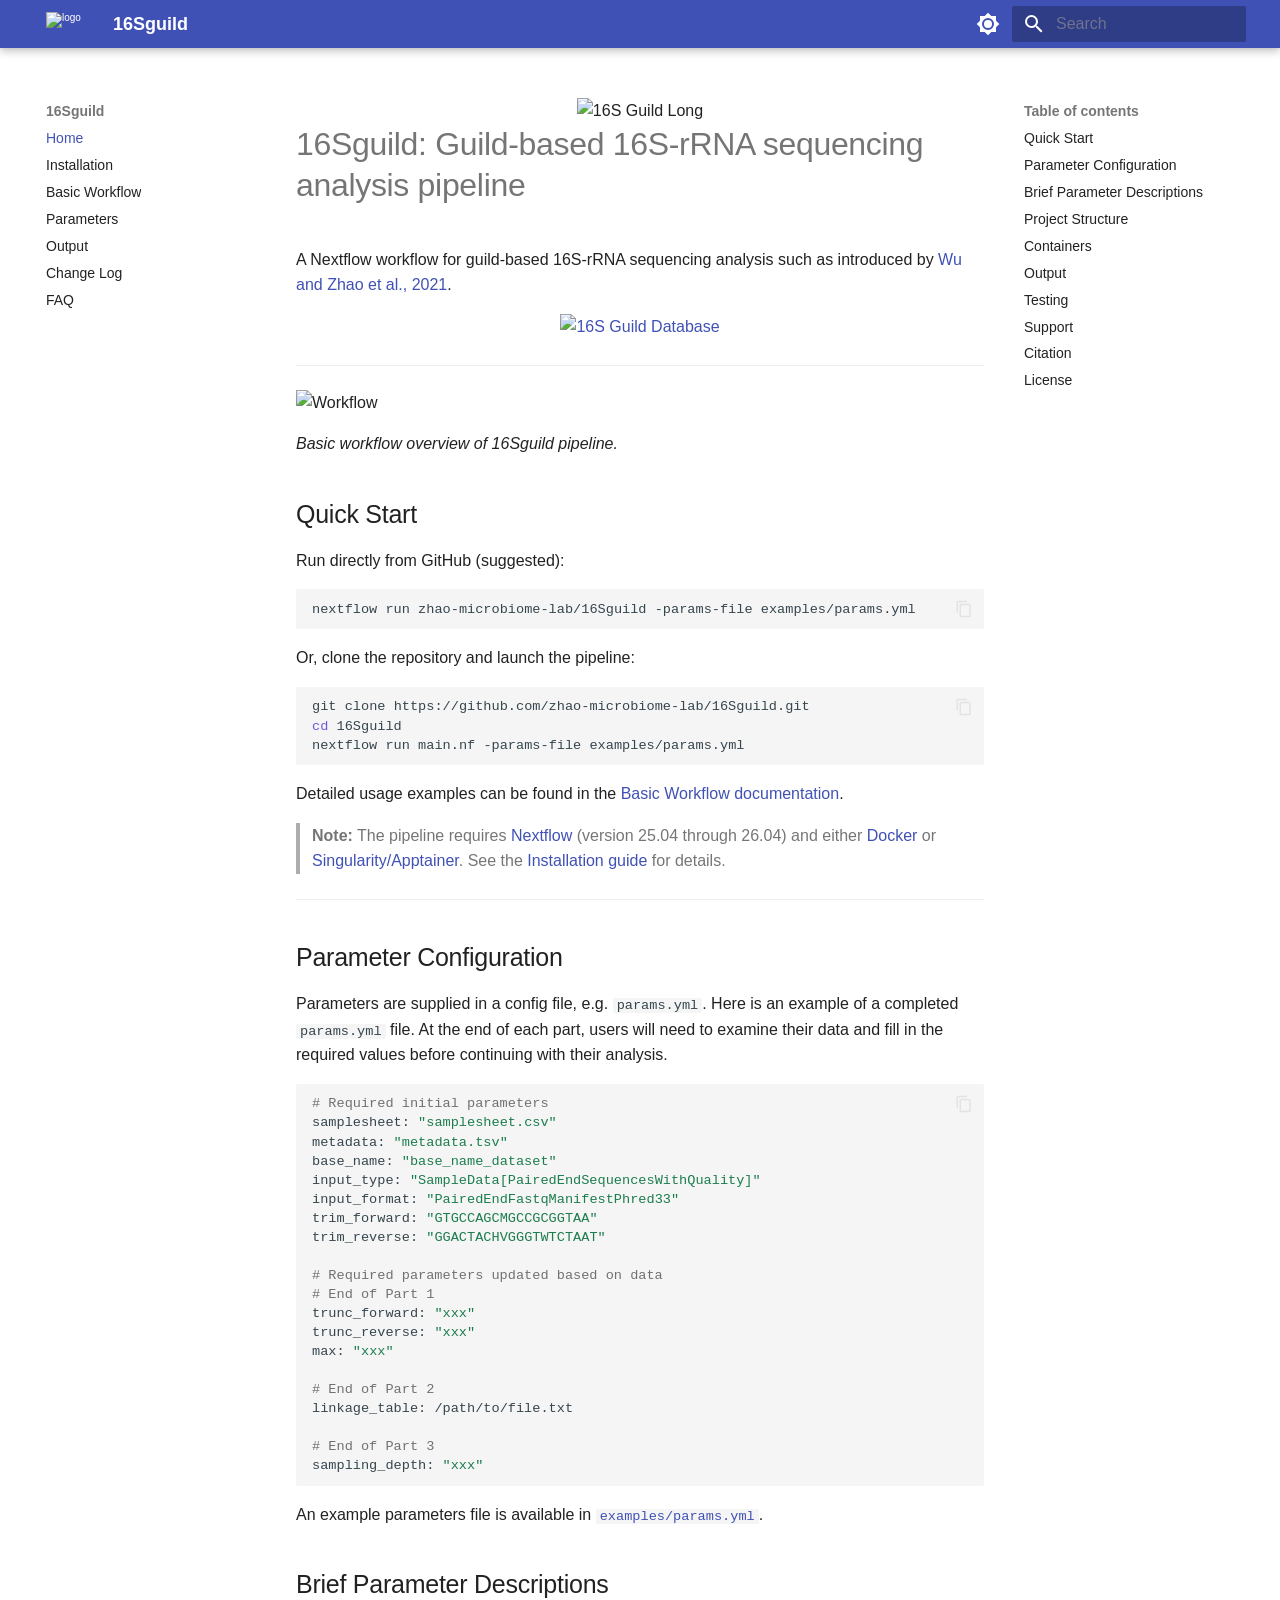
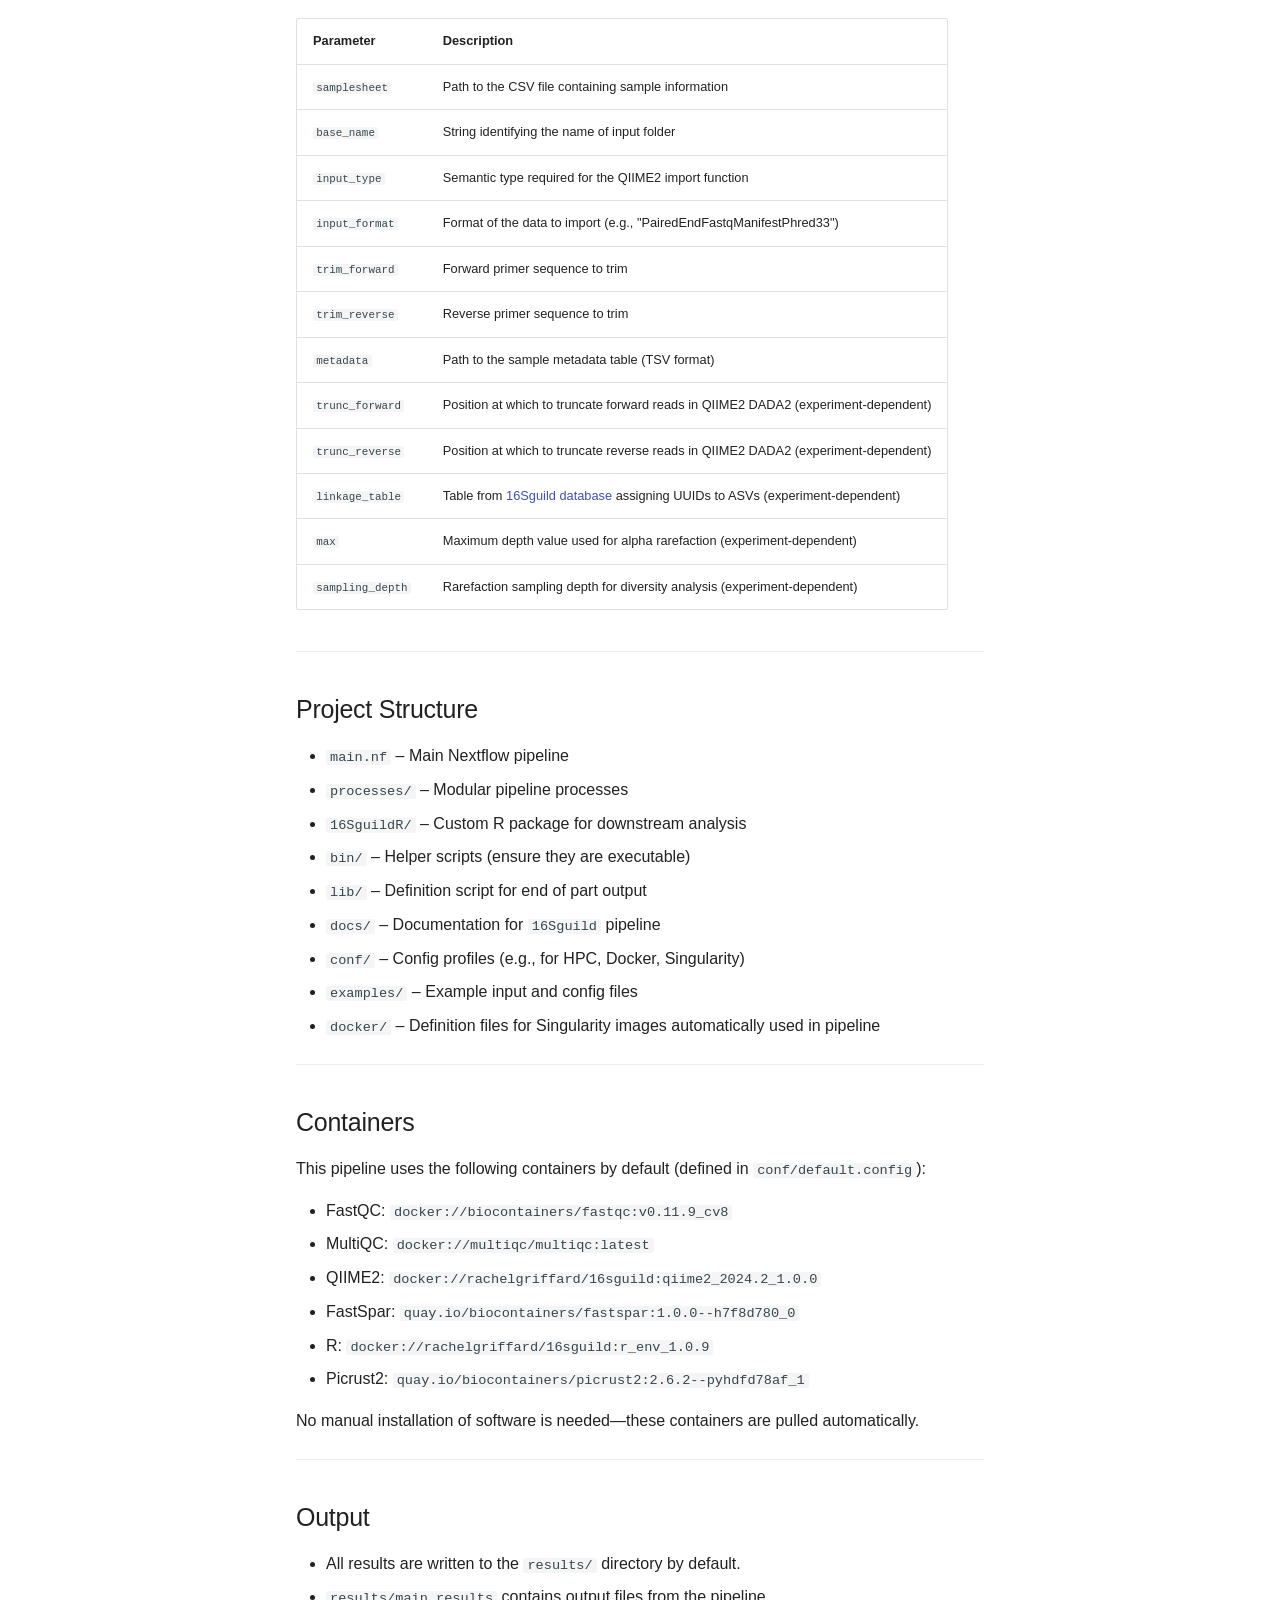
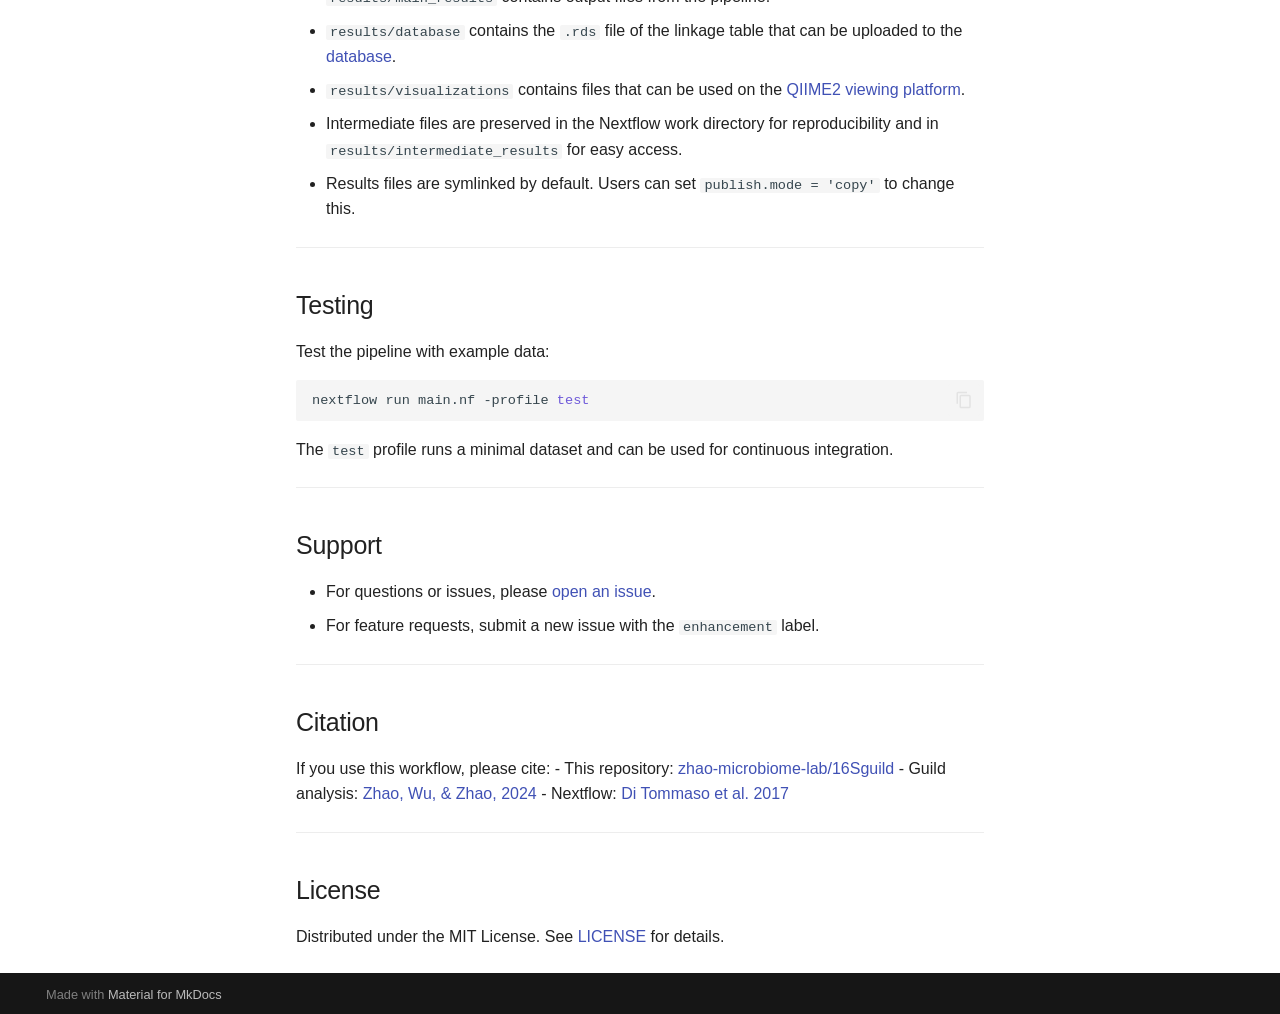
==== commit de832fcf: "Deployed 1c82eaa with MkDocs version: 1.6.1" ====
--- a/index.html
+++ b/index.html
@@ -758,25 +758,25 @@
 <h2 id="parameter-configuration">Parameter Configuration</h2>
 <p>Parameters are supplied in a config file, e.g. <code>params.yml</code>. Here is an example of a completed <code>params.yml</code> file. At the end of each part, users will need to examine their data and fill in the required values before continuing with their analysis.</p>
 <div class="highlight"><pre><span></span><code><span class="c1"># Required initial parameters</span>
-samplesheet:<span class="w"> </span><span class="s2">&quot;samplesheet.csv&quot;</span>
-metadata:<span class="w"> </span><span class="s2">&quot;metadata.tsv&quot;</span>
-base_name:<span class="w"> </span><span class="s2">&quot;base_name_dataset&quot;</span>
-input_type:<span class="w"> </span><span class="s2">&quot;SampleData[PairedEndSequencesWithQuality]&quot;</span>
-input_format:<span class="w"> </span><span class="s2">&quot;PairedEndFastqManifestPhred33&quot;</span>
-trim_forward:<span class="w"> </span><span class="s2">&quot;GTGCCAGCMGCCGCGGTAA&quot;</span>
-trim_reverse:<span class="w"> </span><span class="s2">&quot;GGACTACHVGGGTWTCTAAT&quot;</span>
+samplesheet:<span class="w"> </span><span class="s2">"samplesheet.csv"</span>
+metadata:<span class="w"> </span><span class="s2">"metadata.tsv"</span>
+base_name:<span class="w"> </span><span class="s2">"base_name_dataset"</span>
+input_type:<span class="w"> </span><span class="s2">"SampleData[PairedEndSequencesWithQuality]"</span>
+input_format:<span class="w"> </span><span class="s2">"PairedEndFastqManifestPhred33"</span>
+trim_forward:<span class="w"> </span><span class="s2">"GTGCCAGCMGCCGCGGTAA"</span>
+trim_reverse:<span class="w"> </span><span class="s2">"GGACTACHVGGGTWTCTAAT"</span>
 
 <span class="c1"># Required parameters updated based on data</span>
 <span class="c1"># End of Part 1</span>
-trunc_forward:<span class="w"> </span><span class="s2">&quot;xxx&quot;</span>
-trunc_reverse:<span class="w"> </span><span class="s2">&quot;xxx&quot;</span>
-max:<span class="w"> </span><span class="s2">&quot;xxx&quot;</span>
+trunc_forward:<span class="w"> </span><span class="s2">"xxx"</span>
+trunc_reverse:<span class="w"> </span><span class="s2">"xxx"</span>
+max:<span class="w"> </span><span class="s2">"xxx"</span>
 
 <span class="c1"># End of Part 2</span>
 linkage_table:<span class="w"> </span>/path/to/file.txt
 
 <span class="c1"># End of Part 3</span>
-sampling_depth:<span class="w"> </span><span class="s2">&quot;xxx&quot;</span>
+sampling_depth:<span class="w"> </span><span class="s2">"xxx"</span>
 </code></pre></div>
 <p>An example parameters file is available in <a href="examples/params.yml"><code>examples/params.yml</code></a>.</p>
 <h2 id="brief-parameter-descriptions">Brief Parameter Descriptions</h2>
